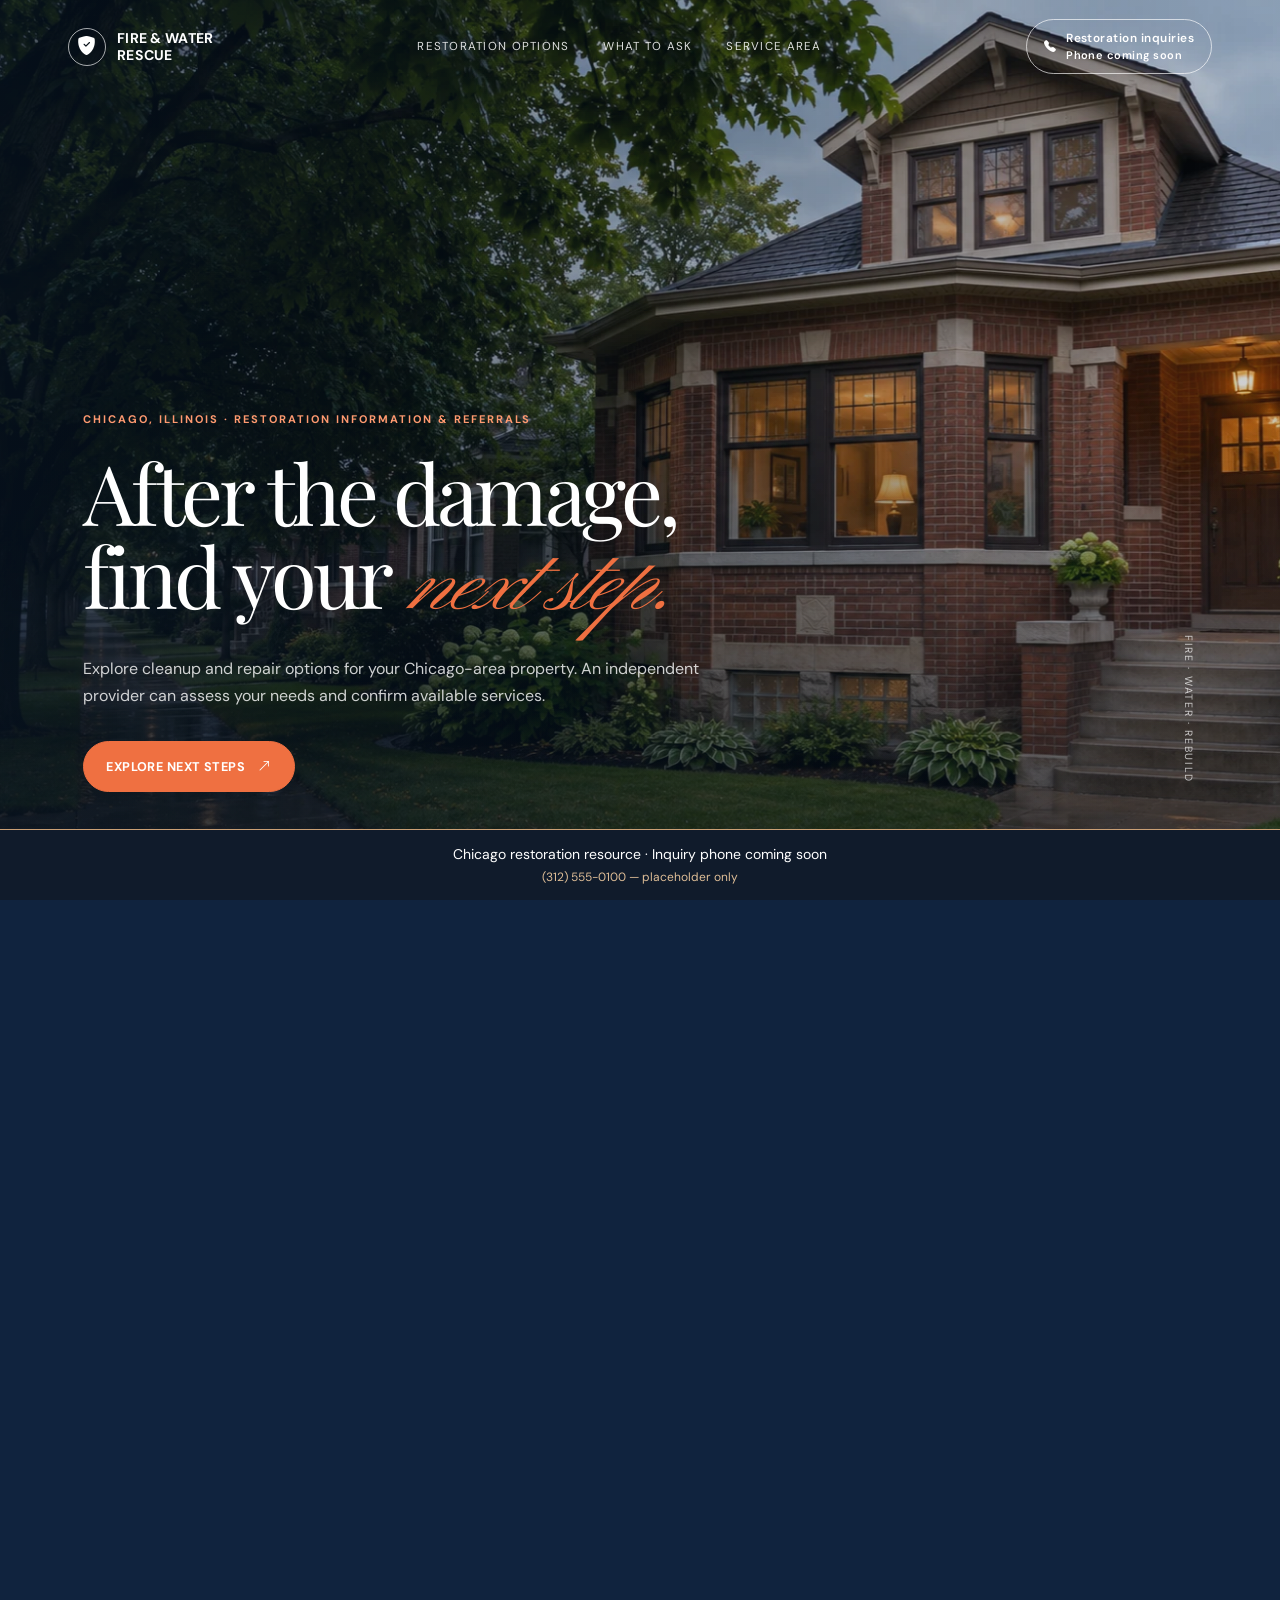
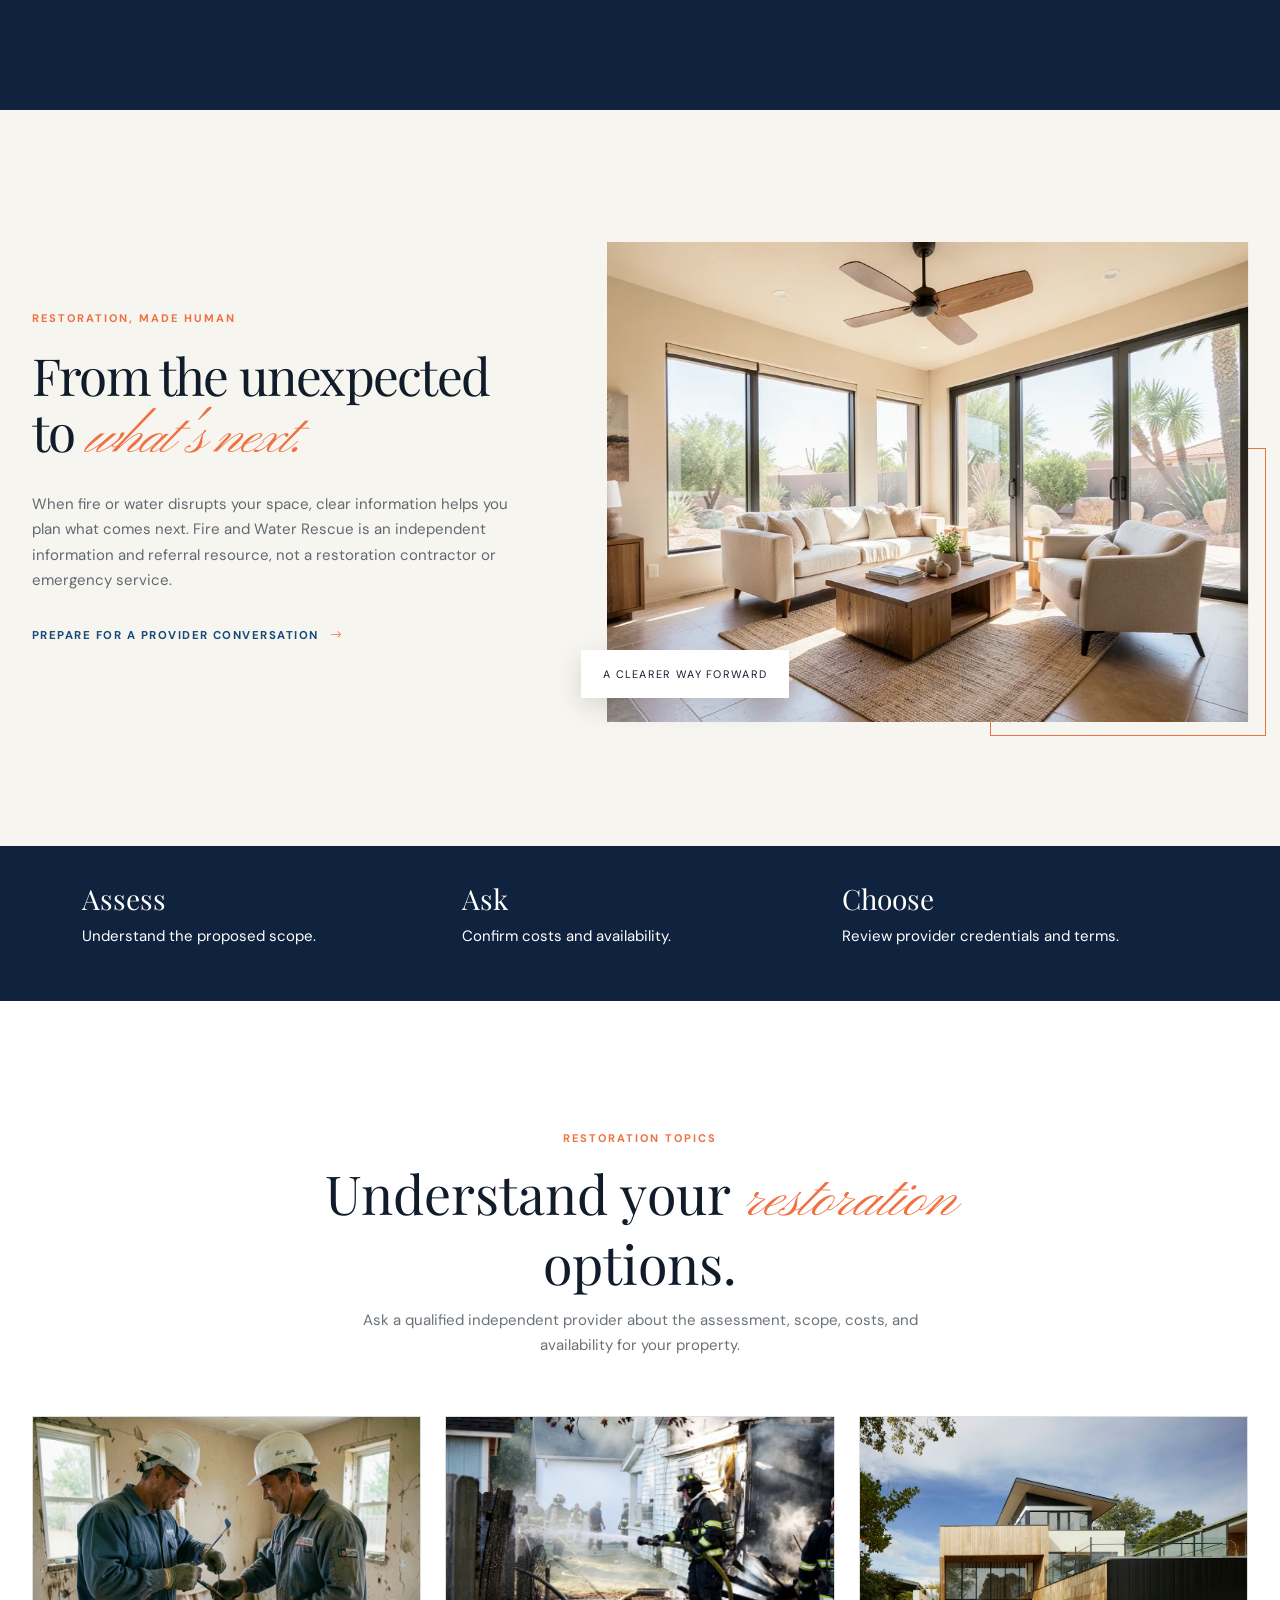
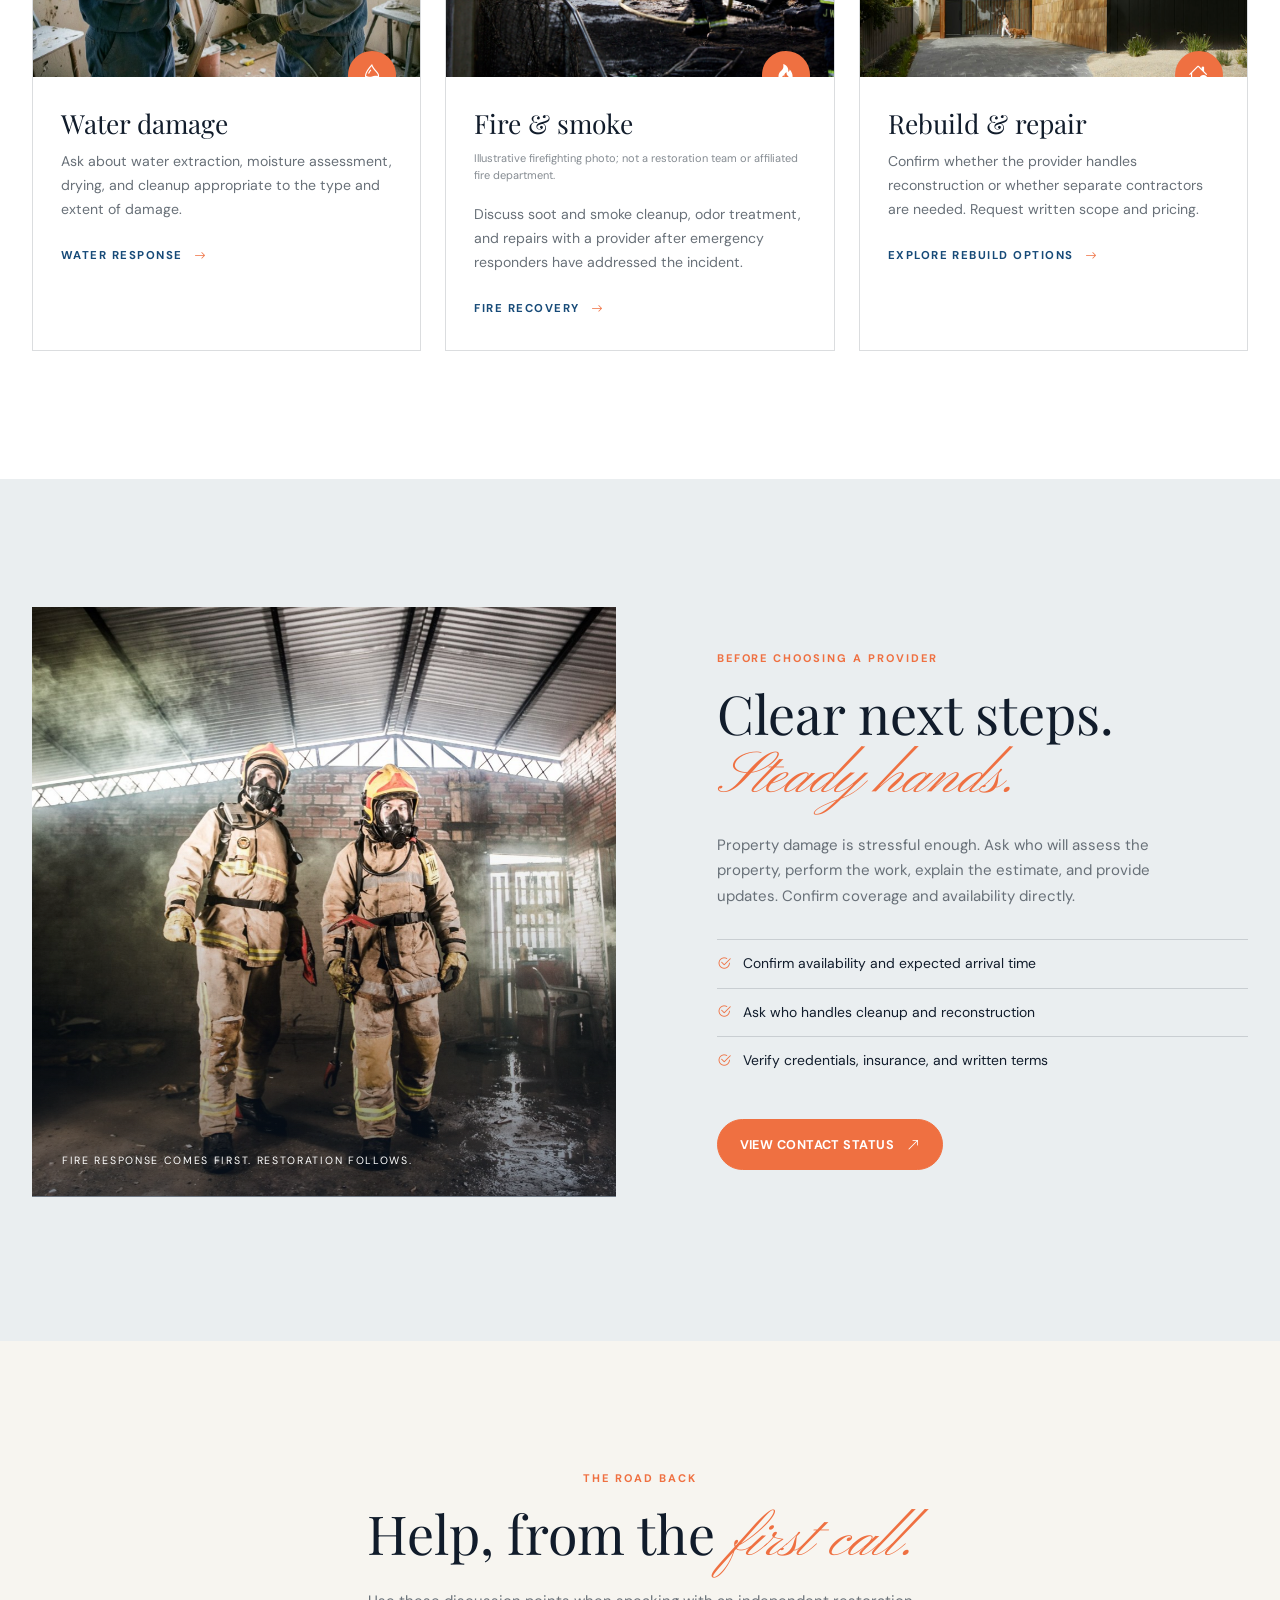
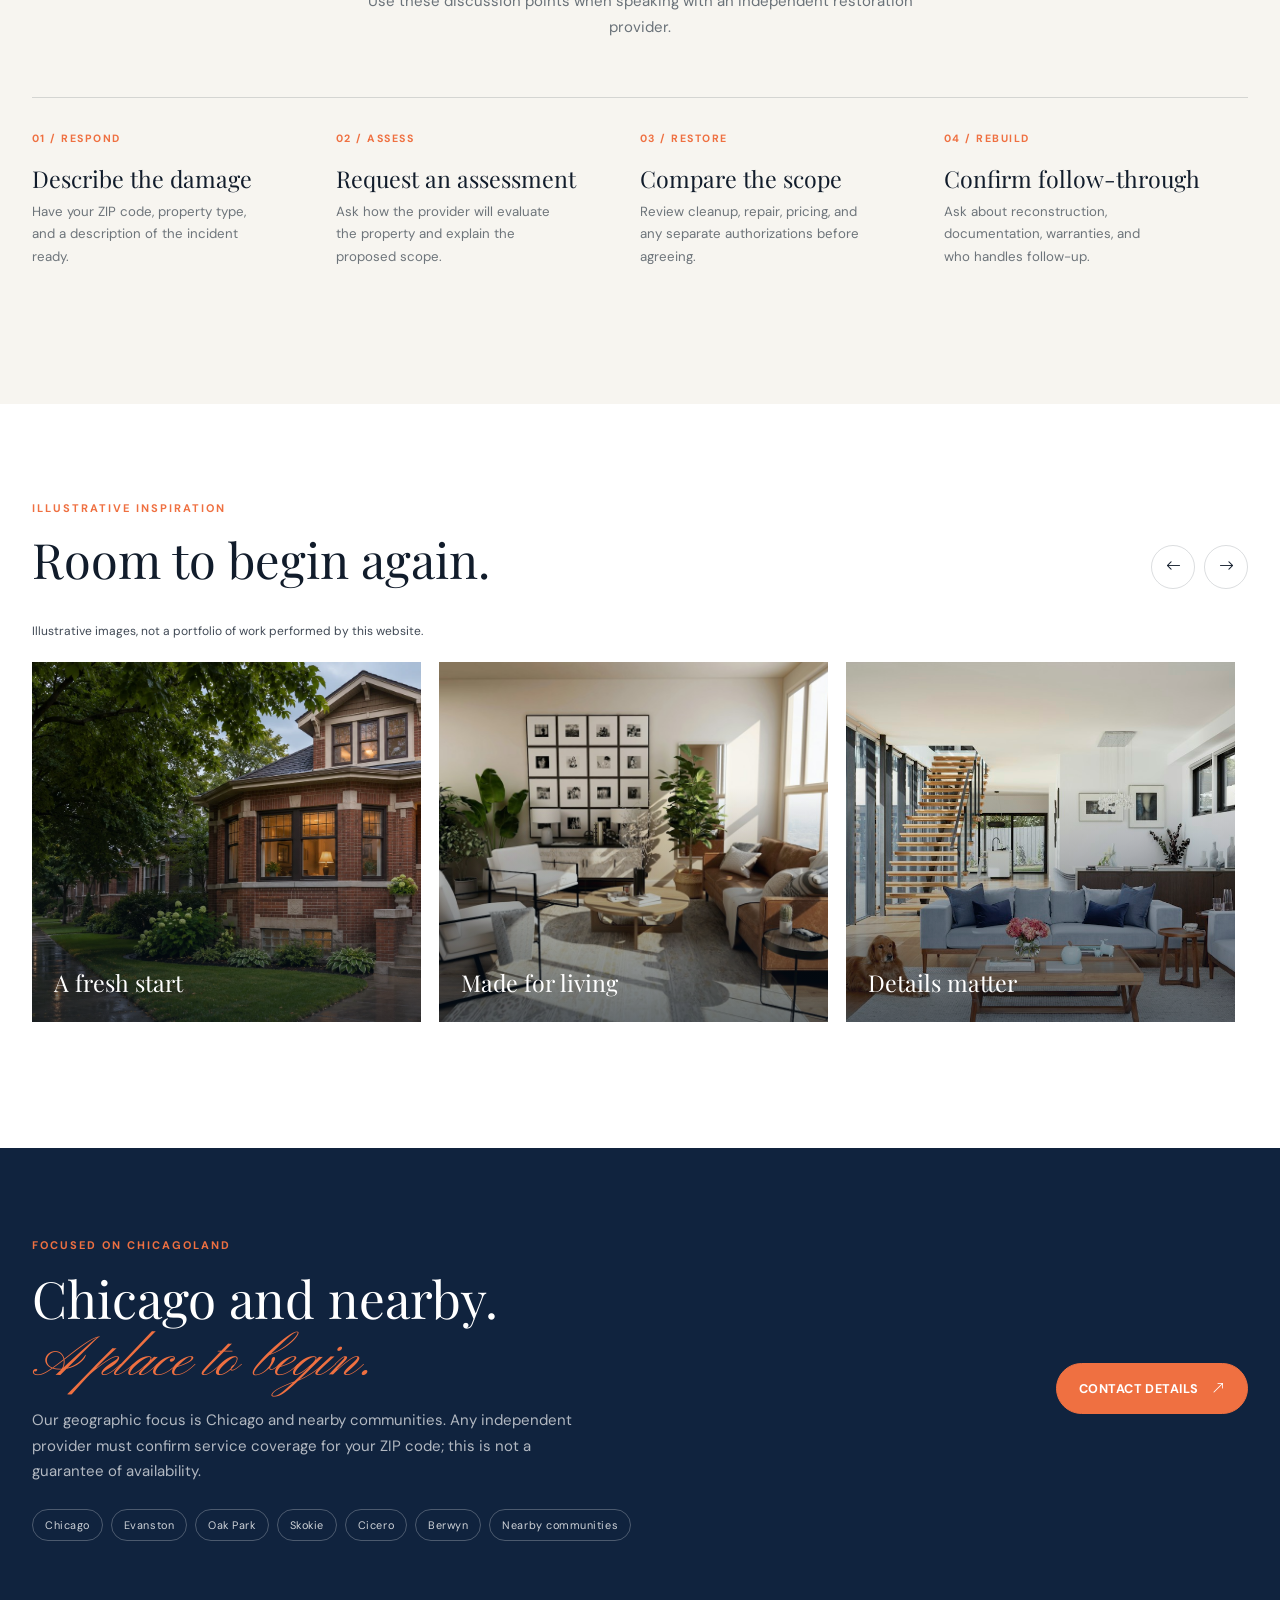
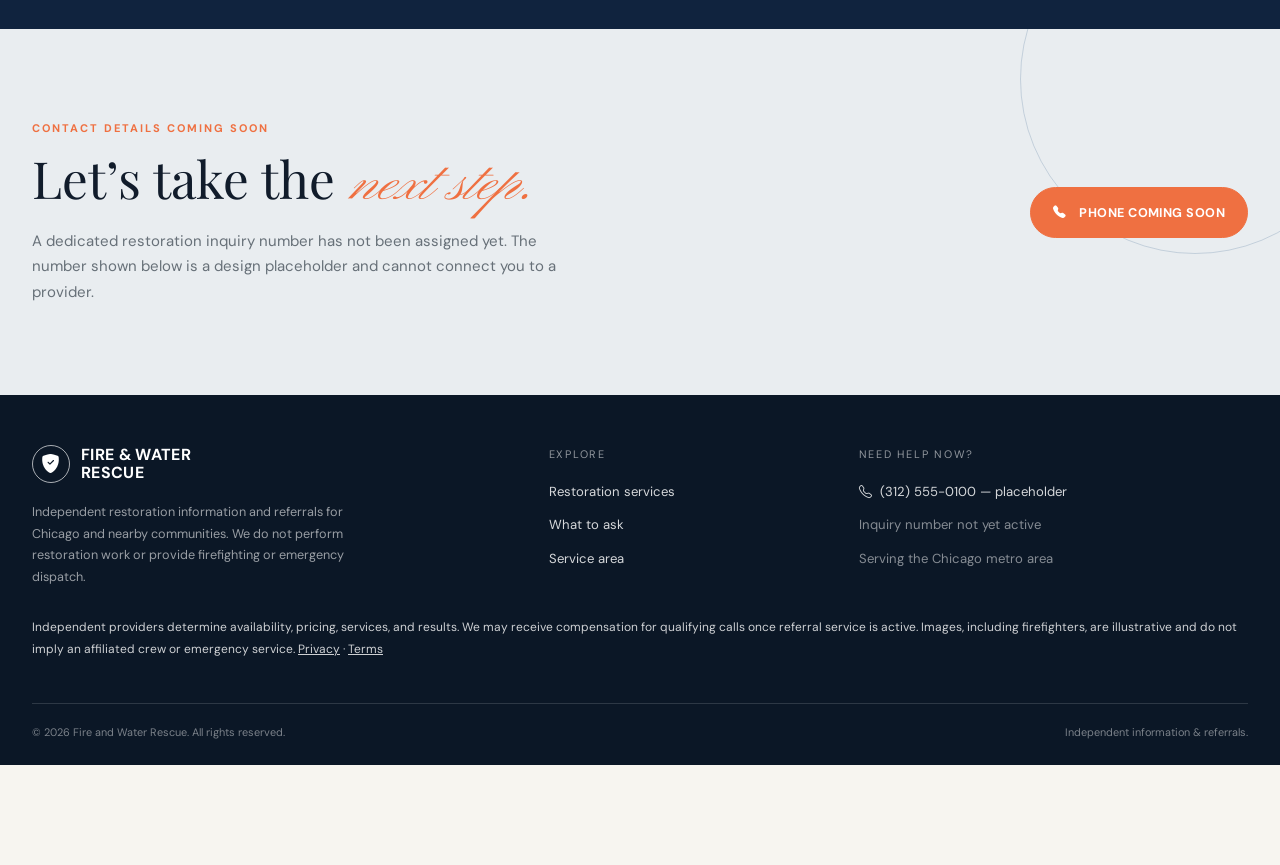
==== index.html @ 80278832 "Add files via upload" ====
<!doctype html>
<html lang="en">
<head>
  <meta charset="utf-8">
  <meta name="viewport" content="width=device-width, initial-scale=1">
  <meta name="theme-color" content="#101b2b">
  <meta name="description" content="Independent fire and water restoration information and referral resources for Chicago, Illinois and surrounding communities.">
  <title>Fire and Water Rescue | Chicago Restoration Resources</title>
  <link rel="preconnect" href="https://fonts.googleapis.com">
  <link rel="preconnect" href="https://fonts.gstatic.com" crossorigin>
  <link href="https://fonts.googleapis.com/css2?family=DM+Sans:wght@400;500;600;700&family=Playfair+Display:wght@400;500;600&family=Pinyon+Script&display=swap" rel="stylesheet">
  <link href="https://cdn.jsdelivr.net/npm/bootstrap@5.3.3/dist/css/bootstrap.min.css" rel="stylesheet">
  <link href="https://cdn.jsdelivr.net/npm/bootstrap-icons@1.11.3/font/bootstrap-icons.min.css" rel="stylesheet">
  
<link rel="stylesheet" href="css/style.css?v=chicago-1">
</head>
<body>
  <nav class="site-nav" aria-label="Main navigation">
    <div class="container-fluid container-wide px-4 px-lg-5 d-flex align-items-center justify-content-between">
      <a class="brand" href="#top" aria-label="Fire and Water Rescue home">
        <span class="brand-mark"><i class="bi bi-shield-fill-check" aria-hidden="true"></i></span>
        <span>FIRE &amp; WATER<br>RESCUE</span>
      </a>
      <div class="nav-links d-none d-lg-flex">
        <a href="#services">Restoration options</a><a href="#approach">What to ask</a><a href="#areas">Service area</a>
      </div>
      <a class="nav-cta" href="#contact"><i class="bi bi-telephone-fill" aria-hidden="true"></i><span>Restoration inquiries<br><small>Phone coming soon</small></span></a>
    </div>
  </nav>

  <main id="top">
    <section class="hero" aria-label="Emergency restoration in Chicago">
      <div class="hero-sticky">
        <img class="hero-photo first" src="assets/chicago-brick-home.webp" alt="Illustrative Chicago-style brick home on a tree-lined street">
        <img class="hero-photo second" src="assets/img-2.webp" alt="Carefully rebuilt home interior filled with soft light">
        <div class="hero-shade"></div>
        <div class="hero-content">
          <div class="eyebrow">Chicago, Illinois · Restoration information &amp; referrals</div>
          <h1>After the damage,<br>find your <em class="script">next step.</em></h1>
          <p>Explore cleanup and repair options for your Chicago-area property. An independent provider can assess your needs and confirm available services.</p>
          <a class="btn-warm" href="#contact">EXPLORE NEXT STEPS <i class="bi bi-arrow-up-right" aria-hidden="true"></i></a>
        </div>
        <div class="hero-meta">Fire · Water · Rebuild</div>
        <div class="hero-scroll">A steady hand, every step</div>
      </div>
    </section>

    <section class="intro-section section-pad">
      <div class="container container-wide">
        <div class="row align-items-center g-5">
          <div class="col-lg-5 reveal">
            <div class="intro-copy">
              <div class="eyebrow">Restoration, made human</div>
              <h2>From the unexpected to <em class="script">what's next.</em></h2>
              <p>When fire or water disrupts your space, clear information helps you plan what comes next. Fire and Water Rescue is an independent information and referral resource, not a restoration contractor or emergency service.</p>
              <a class="text-link mt-3" href="#approach">Prepare for a provider conversation <i class="bi bi-arrow-right" aria-hidden="true"></i></a>
            </div>
          </div>
          <div class="col-lg-7 reveal">
            <figure class="intro-photo-wrap">
              <img class="intro-photo parallax" src="assets/img-3.webp" alt="Restored contemporary home interior in warm natural light">
              <figcaption class="photo-caption">A clearer way forward</figcaption>
            </figure>
          </div>
        </div>
      </div>
    </section>

    <section class="stat-band"><div class="container"><div class="row g-4"><div class="col-md-4"><h3>Assess</h3><p>Understand the proposed scope.</p></div><div class="col-md-4"><h3>Ask</h3><p>Confirm costs and availability.</p></div><div class="col-md-4"><h3>Choose</h3><p>Review provider credentials and terms.</p></div></div></div></section>
    <section class="services-section section-pad" id="services">
      <div class="container container-wide">
        <div class="section-heading reveal">
          <div class="eyebrow">Restoration topics</div>
          <h2>Understand your <em class="script">restoration</em> options.</h2>
          <p>Ask a qualified independent provider about the assessment, scope, costs, and availability for your property.</p>
        </div>
        <div class="row g-4">
          <div class="col-md-4 reveal">
            <article class="service-card">
              <div class="service-img-wrap">
                <img class="service-img" src="assets/img-4.webp" alt="Restoration crew assessing a residential repair">
                <span class="service-icon"><i class="bi bi-droplet-half" aria-hidden="true"></i></span>
              </div>
              <div class="service-body">
                <h3>Water damage</h3>
                <p>Ask about water extraction, moisture assessment, drying, and cleanup appropriate to the type and extent of damage.</p>
                <a class="text-link" href="#contact">Water response <i class="bi bi-arrow-right" aria-hidden="true"></i></a>
              </div>
            </article>
          </div>
          <div class="col-md-4 reveal">
            <article class="service-card">
              <div class="service-img-wrap">
                <img class="service-img" src="assets/firefighters-house-fire.jpg" alt="Firefighter using a hose at a fire-damaged house">
                <span class="service-icon"><i class="bi bi-fire" aria-hidden="true"></i></span>
              </div>
              <div class="service-body">
                <h3>Fire &amp; smoke</h3><p class="illustration-note">Illustrative firefighting photo; not a restoration team or affiliated fire department.</p>
                <p>Discuss soot and smoke cleanup, odor treatment, and repairs with a provider after emergency responders have addressed the incident.</p>
                <a class="text-link" href="#contact">Fire recovery <i class="bi bi-arrow-right" aria-hidden="true"></i></a>
              </div>
            </article>
          </div>
          <div class="col-md-4 reveal">
            <article class="service-card">
              <div class="service-img-wrap">
                <img class="service-img" src="assets/img-6.jpg" alt="Freshly rebuilt, light-filled home">
                <span class="service-icon"><i class="bi bi-house-check" aria-hidden="true"></i></span>
              </div>
              <div class="service-body">
                <h3>Rebuild &amp; repair</h3>
                <p>Confirm whether the provider handles reconstruction or whether separate contractors are needed. Request written scope and pricing.</p>
                <a class="text-link" href="#contact">Explore rebuild options <i class="bi bi-arrow-right" aria-hidden="true"></i></a>
              </div>
            </article>
          </div>
        </div>
      </div>
    </section>

    <section class="promise-section section-pad" id="approach">
      <div class="container container-wide">
        <div class="row align-items-center g-lg-5">
          <div class="col-lg-6 reveal">
            <figure class="promise-photo">
              <img class="parallax" src="assets/firefighters-interior.jpg" alt="Two firefighters wearing protective equipment inside a smoke-filled building">
              <figcaption class="promise-label">Fire response comes first. Restoration follows.</figcaption>
            </figure>
          </div>
          <div class="col-lg-6 reveal">
            <div class="promise-copy">
              <div class="eyebrow">Before choosing a provider</div>
              <h2>Clear next steps.<br><em class="script">Steady hands.</em></h2>
              <p>Property damage is stressful enough. Ask who will assess the property, perform the work, explain the estimate, and provide updates. Confirm coverage and availability directly.</p>
              <ul class="promise-list">
                <li><i class="bi bi-check2-circle" aria-hidden="true"></i> Confirm availability and expected arrival time</li>
                <li><i class="bi bi-check2-circle" aria-hidden="true"></i> Ask who handles cleanup and reconstruction</li>
                <li><i class="bi bi-check2-circle" aria-hidden="true"></i> Verify credentials, insurance, and written terms</li>
              </ul>
              <a class="btn-warm" href="#contact">VIEW CONTACT STATUS <i class="bi bi-arrow-up-right" aria-hidden="true"></i></a>
            </div>
          </div>
        </div>
      </div>
    </section>

    <section class="process-section section-pad">
      <div class="container container-wide">
        <div class="section-heading reveal">
          <div class="eyebrow">The road back</div>
          <h2>Help, from the <em class="script">first call.</em></h2>
          <p>Use these discussion points when speaking with an independent restoration provider.</p>
        </div>
        <div class="row process-grid g-0">
          <div class="col-md-3 reveal"><div class="process-item"><span class="process-number">01 / RESPOND</span><h3>Describe the damage</h3><p>Have your ZIP code, property type, and a description of the incident ready.</p></div></div>
          <div class="col-md-3 reveal"><div class="process-item"><span class="process-number">02 / ASSESS</span><h3>Request an assessment</h3><p>Ask how the provider will evaluate the property and explain the proposed scope.</p></div></div>
          <div class="col-md-3 reveal"><div class="process-item"><span class="process-number">03 / RESTORE</span><h3>Compare the scope</h3><p>Review cleanup, repair, pricing, and any separate authorizations before agreeing.</p></div></div>
          <div class="col-md-3 reveal"><div class="process-item"><span class="process-number">04 / REBUILD</span><h3>Confirm follow-through</h3><p>Ask about reconstruction, documentation, warranties, and who handles follow-up.</p></div></div>
        </div>
      </div>
    </section>

    <section class="gallery-section" aria-label="Illustrative restoration inspiration">
      <div class="container container-wide">
        <div class="gallery-top reveal">
          <div><div class="eyebrow">Illustrative inspiration</div><h2>Room to begin again.</h2></div>
          <div class="slider-controls">
            <button type="button" class="slide-prev" aria-label="Scroll images left"><i class="bi bi-arrow-left"></i></button>
            <button type="button" class="slide-next" aria-label="Scroll images right"><i class="bi bi-arrow-right"></i></button>
          </div>
        </div>
        <p class="image-disclosure">Illustrative images, not a portfolio of work performed by this website.</p><div class="gallery-track" id="galleryTrack" tabindex="0" aria-label="Restoration gallery">
          <figure class="gallery-card"><img src="assets/chicago-brick-home.webp" alt="Modern home exterior at dusk"><figcaption><span>A fresh start</span></figcaption></figure>
          <figure class="gallery-card"><img src="assets/img-9.jpg" alt="Carefully finished living room"><figcaption><span>Made for living</span></figcaption></figure>
          <figure class="gallery-card"><img src="assets/img-10.jpg" alt="Bright, renovated home interior"><figcaption><span>Details matter</span></figcaption></figure>
          <figure class="gallery-card"><img src="assets/img-6.jpg" alt="Warm, newly refreshed home"><figcaption><span>Ready to return</span></figcaption></figure>
        </div>
      </div>
    </section>

    <section class="service-area section-pad" id="areas">
      <div class="container container-wide">
        <div class="area-inner reveal">
          <div>
            <div class="eyebrow">Focused on Chicagoland</div>
            <h2>Chicago and nearby.<br><em class="script">A place to begin.</em></h2>
            <p>Our geographic focus is Chicago and nearby communities. Any independent provider must confirm service coverage for your ZIP code; this is not a guarantee of availability.</p>
            <div class="area-chips" aria-label="Areas served"><span>Chicago</span><span>Evanston</span><span>Oak Park</span><span>Skokie</span><span>Cicero</span><span>Berwyn</span><span>Nearby communities</span></div>
          </div>
          <a class="btn-warm" href="#contact">CONTACT DETAILS <i class="bi bi-arrow-up-right" aria-hidden="true"></i></a>
        </div>
      </div>
    </section>

    <section class="cta-section" id="contact">
      <div class="container container-wide">
        <div class="cta-box reveal">
          <div>
            <div class="eyebrow">Contact details coming soon</div>
            <h2>Let’s take the <em class="script">next step.</em></h2>
            <p>A dedicated restoration inquiry number has not been assigned yet. The number shown below is a design placeholder and cannot connect you to a provider.</p>
          </div>
          <a class="btn-warm" href="#contact"><i class="bi bi-telephone-fill" aria-hidden="true"></i> PHONE COMING SOON</a>
        </div>
      </div>
    </section>
  </main><aside class="draft-banner">Chicago restoration resource · Inquiry phone coming soon <span>(312) 555-0100 — placeholder only</span></aside>

  <footer>
    <div class="container container-wide">
      <div class="row gy-4">
        <div class="col-lg-5">
          <a class="brand footer-brand" href="#top"><span class="brand-mark"><i class="bi bi-shield-fill-check" aria-hidden="true"></i></span><span>FIRE &amp; WATER<br>RESCUE</span></a>
          <p class="footer-copy">Independent restoration information and referrals for Chicago and nearby communities. We do not perform restoration work or provide firefighting or emergency dispatch.</p>
        </div>
        <div class="col-6 col-lg-3">
          <div class="footer-title">Explore</div>
          <ul class="footer-links"><li><a href="#services">Restoration services</a></li><li><a href="#approach">What to ask</a></li><li><a href="#areas">Service area</a></li></ul>
        </div>
        <div class="col-6 col-lg-4">
          <div class="footer-title">Need help now?</div>
          <ul class="footer-links"><li><a href="#contact"><i class="bi bi-telephone me-2" aria-hidden="true"></i>(312) 555-0100 — placeholder</a></li><li><span class="text-white-50 small">Inquiry number not yet active</span></li><li><span class="text-white-50 small">Serving the Chicago metro area</span></li></ul>
        </div>
      </div>
      <p class="referral-disclosure">Independent providers determine availability, pricing, services, and results. We may receive compensation for qualifying calls once referral service is active. Images, including firefighters, are illustrative and do not imply an affiliated crew or emergency service. <a href="privacy.html">Privacy</a> · <a href="terms.html">Terms</a></p><div class="footer-bottom"><span>© 2026 Fire and Water Rescue. All rights reserved.</span><span>Independent information &amp; referrals.</span></div>
    </div>
  </footer>


  <script>
    (() => {
      const reduceMotion = window.matchMedia('(prefers-reduced-motion: reduce)').matches;
      const nav = document.querySelector('.site-nav');
      const hero = document.querySelector('.hero');
      const first = document.querySelector('.hero-photo.first');
      const second = document.querySelector('.hero-photo.second');

      const updateNav = () => nav.classList.toggle('scrolled', window.scrollY > 40);
      updateNav();
      window.addEventListener('scroll', updateNav, { passive: true });

      if (!reduceMotion) {
        let ticking = false;
        const updateHero = () => {
          const rect = hero.getBoundingClientRect();
          const distance = Math.max(1, hero.offsetHeight - window.innerHeight);
          const progress = Math.min(1, Math.max(0, -rect.top / distance));
          first.style.transform = `scale(${1.02 + progress * .12})`;
          second.style.transform = `scale(${1.12 - progress * .1})`;
          second.style.opacity = Math.max(0, Math.min(1, (progress - .25) / .55));
          ticking = false;
        };
        window.addEventListener('scroll', () => {
          if (!ticking) {
            window.requestAnimationFrame(updateHero);
            ticking = true;
          }
        }, { passive: true });
        updateHero();
      }

      document.documentElement.classList.add('reveal-ready');
      const revealEls = document.querySelectorAll('.reveal');
      if ('IntersectionObserver' in window && !reduceMotion) {
        const observer = new IntersectionObserver((entries, obs) => {
          entries.forEach(entry => {
            if (entry.isIntersecting) {
              entry.target.classList.add('visible');
              obs.unobserve(entry.target);
            }
          });
        }, { threshold: .12 });
        revealEls.forEach(el => observer.observe(el));
      } else {
        revealEls.forEach(el => el.classList.add('visible'));
      }

      const counters = document.querySelectorAll('[data-count]');
      const countUp = (el) => {
        const target = Number(el.dataset.count);
        const duration = 950;
        const start = performance.now();
        const step = now => {
          const p = Math.min(1, (now - start) / duration);
          el.textContent = Math.round(target * (1 - Math.pow(1 - p, 3)));
          if (p < 1) requestAnimationFrame(step);
        };
        requestAnimationFrame(step);
      };
      if ('IntersectionObserver' in window && !reduceMotion) {
        const counterObserver = new IntersectionObserver((entries, obs) => {
          entries.forEach(entry => {
            if (entry.isIntersecting) {
              countUp(entry.target);
              obs.unobserve(entry.target);
            }
          });
        }, { threshold: .6 });
        counters.forEach(el => counterObserver.observe(el));
      } else {
        counters.forEach(el => el.textContent = el.dataset.count);
      }

      const track = document.getElementById('galleryTrack');
      document.querySelector('.slide-prev').addEventListener('click', () => track.scrollBy({ left: -track.clientWidth * .72, behavior: reduceMotion ? 'auto' : 'smooth' }));
      document.querySelector('.slide-next').addEventListener('click', () => track.scrollBy({ left: track.clientWidth * .72, behavior: reduceMotion ? 'auto' : 'smooth' }));

      if (!reduceMotion) {
        window.addEventListener('scroll', () => {
          document.querySelectorAll('.parallax').forEach(img => {
            const rect = img.getBoundingClientRect();
            if (rect.bottom > 0 && rect.top < window.innerHeight) {
              const shift = (rect.top + rect.height / 2 - window.innerHeight / 2) * -.025;
              img.style.transform = `translateY(${shift}px)`;
            }
          });
        }, { passive: true });
      }
    })();
  </script>
</body>
</html>
---- css/style.css ----
:root{--ink:#111c2b;--navy:#10233e;--blue:#164a78;--orange:#ef7041;--cream:#f7f5f0;--muted:#737b83;--line:rgba(17,28,43,.15)}
    *{box-sizing:border-box}
    html{scroll-behavior:smooth}
    body{margin:0;color:var(--ink);font-family:"DM Sans",sans-serif;font-size:15px;line-height:1.7;background:var(--cream)}
    a{color:inherit}
    .serif,h1,h2,h3{font-family:"Playfair Display",serif;font-weight:400}
    .script{font-family:"Pinyon Script",cursive;font-weight:400;text-transform:none;color:var(--orange);font-size:1.1em}
    .eyebrow{font-size:.69rem;letter-spacing:.18em;text-transform:uppercase;font-weight:700;color:var(--orange)}
    .site-nav{position:fixed;inset:0 0 auto;z-index:50;padding:19px 0;color:#fff;transition:background .3s,padding .3s,backdrop-filter .3s}
    .site-nav.scrolled{background:rgba(13,27,45,.86);backdrop-filter:blur(14px);padding:12px 0;box-shadow:0 1px 0 rgba(255,255,255,.12)}
    .brand{display:flex;align-items:center;gap:11px;text-decoration:none;color:inherit;font-weight:700;font-size:.88rem;letter-spacing:.02em;line-height:1.15}
    .brand-mark{width:38px;height:38px;border:1px solid rgba(255,255,255,.65);border-radius:50%;display:grid;place-items:center;color:#fff;font-size:19px}
    .nav-links{display:flex;gap:34px;align-items:center}
    .nav-links a{color:rgba(255,255,255,.86);font-size:.72rem;text-transform:uppercase;letter-spacing:.11em;text-decoration:none;transition:color .2s}
    .nav-links a:hover{color:#fff}
    .nav-cta{display:inline-flex;align-items:center;gap:10px;border:1px solid rgba(255,255,255,.65);border-radius:50px;padding:10px 17px;text-decoration:none;color:#fff;font-size:.74rem;font-weight:600;letter-spacing:.04em;transition:.25s}
    .nav-cta:hover{background:var(--orange);border-color:var(--orange);color:#fff}
    .navbar-toggler{color:#fff;border:1px solid rgba(255,255,255,.45);padding:5px 9px}
    .navbar-toggler:focus{box-shadow:none}
    .hero{height:190vh;position:relative;background:var(--navy)}
    .hero-sticky{height:100vh;position:sticky;top:0;overflow:hidden}
    .hero-photo{position:absolute;inset:0;width:100%;height:100%;object-fit:cover;transform:scale(1.02);will-change:transform}
    .hero-photo.second{opacity:0}
    .hero-shade{position:absolute;inset:0;background:linear-gradient(90deg,rgba(7,20,35,.72) 0%,rgba(7,20,35,.36) 53%,rgba(7,20,35,.18) 100%),linear-gradient(0deg,rgba(4,13,24,.56),transparent 56%)}
    .hero-content{position:absolute;left:max(calc((100vw - 1240px)/2),6.5vw);right:6.5vw;bottom:12%;max-width:810px;color:#fff}
    .hero-content .eyebrow{color:#ff9a70}
    .hero h1{font-size:clamp(3rem,7.1vw,6.3rem);line-height:.99;letter-spacing:-.045em;margin:22px 0 23px;max-width:800px}
    .hero p{color:rgba(255,255,255,.8);max-width:480px;margin-bottom:31px;font-size:1rem}
    .btn-warm{background:var(--orange);color:white;border:1px solid var(--orange);border-radius:50px;padding:14px 22px;font-weight:700;font-size:.79rem;letter-spacing:.035em;text-decoration:none;display:inline-flex;align-items:center;gap:13px;transition:.25s}
    .btn-warm:hover{background:#d85c31;border-color:#d85c31;color:#fff;transform:translateY(-2px)}
    .hero-meta{position:absolute;right:6.5vw;bottom:13%;color:rgba(255,255,255,.72);font-size:.66rem;letter-spacing:.16em;text-transform:uppercase;writing-mode:vertical-rl}
    .hero-scroll{position:absolute;left:6.5vw;bottom:30px;color:rgba(255,255,255,.68);font-size:.62rem;letter-spacing:.18em;text-transform:uppercase;display:flex;align-items:center;gap:12px}
    .hero-scroll:before{content:"";width:44px;height:1px;background:var(--orange)}
    .section-pad{padding:clamp(80px,10vw,145px) 0}
    .container-wide{max-width:1240px}
    .intro-section{background:var(--cream)}
    .intro-copy{max-width:560px}
    .intro-copy h2{font-size:clamp(2.3rem,4vw,4rem);line-height:1.1;letter-spacing:-.035em;margin:19px 0 22px}
    .intro-copy p{color:#606970;max-width:490px}
    .intro-photo-wrap{height:480px;position:relative;margin:0 0 0 7%}
    .intro-photo-wrap:after{content:"";position:absolute;z-index:0;right:-18px;bottom:-18px;width:43%;height:60%;border:1px solid var(--orange)}
    .intro-photo{width:100%;height:100%;position:relative;z-index:1;object-fit:cover}
    .photo-caption{position:absolute;z-index:2;bottom:20px;left:-26px;background:#fff;padding:15px 22px;box-shadow:0 8px 28px #1112;font-size:.68rem;letter-spacing:.12em;text-transform:uppercase}
    .stat-band{background:var(--navy);color:#fff;padding:36px 0}
    .stat-item{display:flex;align-items:center;gap:13px;justify-content:center;border-right:1px solid rgba(255,255,255,.18)}
    .stat-item:last-child{border:0}
    .stat-number{font-family:"Playfair Display",serif;font-size:2.4rem;line-height:1;color:#fff}
    .stat-label{font-size:.67rem;color:rgba(255,255,255,.62);letter-spacing:.12em;text-transform:uppercase;line-height:1.4;max-width:105px}
    .services-section{background:#fff}
    .section-heading{max-width:700px;margin:0 auto 57px;text-align:center}
    .section-heading h2{font-size:clamp(2.25rem,4.2vw,3.7rem);line-height:1.08;margin:16px 0}
    .section-heading p{color:#6a7279;max-width:560px;margin:auto}
    .service-card{height:100%;border:1px solid var(--line);background:#fff;transition:transform .3s,box-shadow .3s;overflow:hidden}
    .service-card:hover{transform:translateY(-7px);box-shadow:0 20px 45px rgba(14,33,53,.12)}
    .service-img-wrap{height:260px;overflow:hidden;position:relative}
    .service-img{width:100%;height:100%;object-fit:cover;transition:transform .8s}
    .service-card:hover .service-img{transform:scale(1.055)}
    .service-icon{position:absolute;bottom:-22px;right:24px;width:48px;height:48px;display:grid;place-items:center;background:var(--orange);color:white;border-radius:50%;font-size:19px}
    .service-body{padding:31px 28px 29px}
    .service-body h3{font-size:1.65rem;margin:0 0 11px}
    .service-body p{font-size:.88rem;color:#687078;margin:0 0 20px}
    .text-link{font-size:.71rem;letter-spacing:.13em;text-transform:uppercase;font-weight:700;text-decoration:none;color:var(--blue);display:inline-flex;align-items:center;gap:11px}
    .text-link i{color:var(--orange);transition:transform .2s}
    .text-link:hover i{transform:translateX(5px)}
    .promise-section{background:#eaeef0}
    .promise-photo{height:590px;position:relative;overflow:hidden}
    .promise-photo img{height:100%;width:100%;object-fit:cover}
    .promise-photo:after{content:"";position:absolute;inset:0;background:linear-gradient(0deg,rgba(12,28,47,.55),transparent 60%)}
    .promise-label{position:absolute;bottom:27px;left:30px;z-index:2;color:white;font-size:.66rem;text-transform:uppercase;letter-spacing:.16em}
    .promise-copy{padding:40px 0 40px 9%}
    .promise-copy h2{font-size:clamp(2.4rem,4.2vw,4.1rem);line-height:1.07;margin:16px 0 22px}
    .promise-copy>p{color:#687078;max-width:460px}
    .promise-list{list-style:none;padding:0;margin:30px 0 34px}
    .promise-list li{border-top:1px solid var(--line);padding:12px 0;font-size:.87rem;display:flex;align-items:center;gap:12px}
    .promise-list i{color:var(--orange)}
    .process-section{background:var(--cream)}
    .process-grid{border-top:1px solid var(--line);margin-top:48px}
    .process-item{padding:27px 22px 8px 0;border-right:1px solid var(--line);min-height:175px}
    .process-item:last-child{border-right:0}
    .process-number{font-size:.66rem;letter-spacing:.14em;color:var(--orange);font-weight:700}
    .process-item h3{font-size:1.45rem;margin:14px 0 8px}
    .process-item p{font-size:.83rem;color:#6d747a;max-width:220px;margin:0}
    .gallery-section{background:#fff;padding:95px 0}
    .gallery-top{display:flex;justify-content:space-between;align-items:end;margin-bottom:32px}
    .gallery-top h2{font-size:clamp(2rem,3.8vw,3.3rem);margin:12px 0 0}
    .slider-controls{display:flex;gap:9px}
    .slider-controls button{width:44px;height:44px;border:1px solid var(--line);background:transparent;border-radius:50%;color:var(--ink);transition:.2s}
    .slider-controls button:hover{background:var(--navy);color:white}
    .gallery-track{display:flex;gap:18px;overflow-x:auto;scroll-snap-type:x mandatory;scrollbar-width:none;padding:4px 0 15px}
    .gallery-track::-webkit-scrollbar{display:none}
    .gallery-card{flex:0 0 32%;height:360px;position:relative;overflow:hidden;scroll-snap-align:start}
    .gallery-card img{width:100%;height:100%;object-fit:cover;transition:transform .8s}
    .gallery-card:hover img{transform:scale(1.05)}
    .gallery-card:after{content:"";position:absolute;inset:35% 0 0;background:linear-gradient(transparent,rgba(5,18,32,.6))}
    .gallery-card span{position:absolute;z-index:1;bottom:20px;left:22px;color:white;font-family:"Playfair Display",serif;font-size:1.45rem}
    .service-area{background:var(--navy);color:#fff;padding:88px 0}
    .area-inner{display:flex;justify-content:space-between;align-items:center;gap:30px}
    .area-inner h2{font-size:clamp(2.2rem,4vw,3.5rem);line-height:1.1;margin:15px 0}
    .area-inner p{color:rgba(255,255,255,.68);max-width:560px;margin:0}
    .area-chips{display:flex;flex-wrap:wrap;gap:8px;margin-top:24px}
    .area-chips span{border:1px solid rgba(255,255,255,.25);padding:6px 12px;border-radius:30px;font-size:.68rem;letter-spacing:.05em;color:rgba(255,255,255,.8)}
    .cta-section{position:relative;overflow:hidden;background:#e9edf0;padding:90px 0}
    .cta-section:after{content:"";position:absolute;width:350px;height:350px;border-radius:50%;border:1px solid rgba(22,74,120,.18);right:-90px;top:-125px}
    .cta-box{position:relative;z-index:1;display:flex;justify-content:space-between;align-items:center;gap:25px}
    .cta-box h2{font-size:clamp(2.2rem,4vw,3.5rem);line-height:1.12;margin:12px 0}
    .cta-box p{color:#677078;max-width:550px;margin:0}
    footer{background:#0b1726;color:#fff;padding:50px 0 24px}
    .footer-brand{font-size:1rem}
    .footer-copy{color:rgba(255,255,255,.58);font-size:.79rem;max-width:340px;margin:18px 0 0}
    .footer-title{font-size:.68rem;text-transform:uppercase;letter-spacing:.16em;color:rgba(255,255,255,.55);margin-bottom:15px}
    .footer-links{list-style:none;padding:0;margin:0}
    .footer-links li{margin:8px 0}
    .footer-links a{font-size:.82rem;text-decoration:none;color:rgba(255,255,255,.83)}
    .footer-links a:hover{color:#ff9a70}
    .footer-bottom{border-top:1px solid rgba(255,255,255,.14);margin-top:42px;padding-top:19px;font-size:.68rem;color:rgba(255,255,255,.46);display:flex;justify-content:space-between;gap:15px}
    .reveal-ready .reveal{opacity:0;transform:translateY(24px);transition:opacity .7s ease,transform .7s ease}
    .reveal-ready .reveal.visible{opacity:1;transform:translateY(0)}
    .parallax{will-change:transform}
    @media(max-width:991px){
      .nav-links{gap:18px}.nav-links a{font-size:.65rem}
      .intro-photo-wrap{margin:0;height:420px}
      .promise-copy{padding:40px 0 40px 4%}
      .gallery-card{flex-basis:45%}
    }
    @media(max-width:767px){
      .site-nav{padding:12px 0}.brand{font-size:.75rem}.brand-mark{width:34px;height:34px}
      .nav-cta{padding:9px 12px;font-size:.67rem}.nav-cta .cta-long{display:none}
      .hero{height:155vh}.hero-content{left:7vw;right:7vw;bottom:14%}.hero h1{font-size:clamp(3rem,12vw,5rem)}
      .hero-meta{display:none}.hero-scroll{left:7vw}
      .section-pad{padding:78px 0}
      .intro-photo-wrap{height:360px;margin-top:35px}
      .photo-caption{left:-9px}
      .stat-item{justify-content:flex-start;padding:15px 0;border-right:0;border-bottom:1px solid rgba(255,255,255,.16)}
      .stat-item:last-child{border-bottom:0}
      .stat-number{font-size:2rem}
      .service-img-wrap{height:230px}
      .promise-photo{height:380px}
      .promise-copy{padding:48px 0 0}
      .process-item{border-right:0;border-bottom:1px solid var(--line);min-height:0;padding:22px 0}
      .gallery-top{align-items:start;gap:15px}
      .gallery-card{flex-basis:82%;height:300px}
      .area-inner,.cta-box{align-items:flex-start;flex-direction:column}
      .area-inner .btn-warm{margin-top:10px}
      .cta-box .btn-warm{margin-top:8px}
      .footer-bottom{flex-direction:column}
    }
    @media(prefers-reduced-motion:reduce){
      html{scroll-behavior:auto}
      *,*::before,*::after{animation-duration:.01ms!important;animation-iteration-count:1!important;scroll-behavior:auto!important;transition-duration:.01ms!important}
      .reveal-ready .reveal{opacity:1;transform:none}
    }
/* Uploaded firefighter photographs. */
.illustration-note{font-size:11px!important;line-height:1.5;opacity:.8}.promise-photo img[src*="firefighters-interior"]{object-position:50% 45%}.service-img[src*="firefighters-house-fire"]{object-position:65% 50%}

/* Chicago referral draft. */
body{padding-bottom:100px}html{scroll-padding-top:110px}.nav-cta{white-space:nowrap;line-height:1.4}.nav-cta small{font-size:11px}.hero-content>p{max-width:630px}.hero-content h1{font-size:clamp(44px,6.5vw,86px)}.image-disclosure,.referral-disclosure{font-size:12px;line-height:1.8;opacity:.8}.referral-disclosure{margin-top:30px}.draft-banner{position:fixed;bottom:0;left:0;right:0;z-index:100;background:#101b2b;color:#fff;border-top:1px solid #c99f75;padding:13px 20px;text-align:center;font-size:14px}.draft-banner span{display:block;font-size:12px;color:#dfbe97}.reveal-ready .reveal{opacity:1;transform:none}.policy-main{max-width:850px;margin:auto;padding:160px 24px 70px}.policy-main h1{font-size:42px}.policy-main h2{font-size:25px;margin-top:28px}
@media(max-width:767px){.nav-cta{font-size:11px;padding:10px}.hero{height:auto!important;min-height:0!important}.hero-sticky{position:relative!important;height:auto!important;min-height:100svh}.hero-content{position:relative!important;inset:auto!important;padding:170px 24px 140px!important}.hero-content h1{font-size:48px}.draft-banner{font-size:12px}}
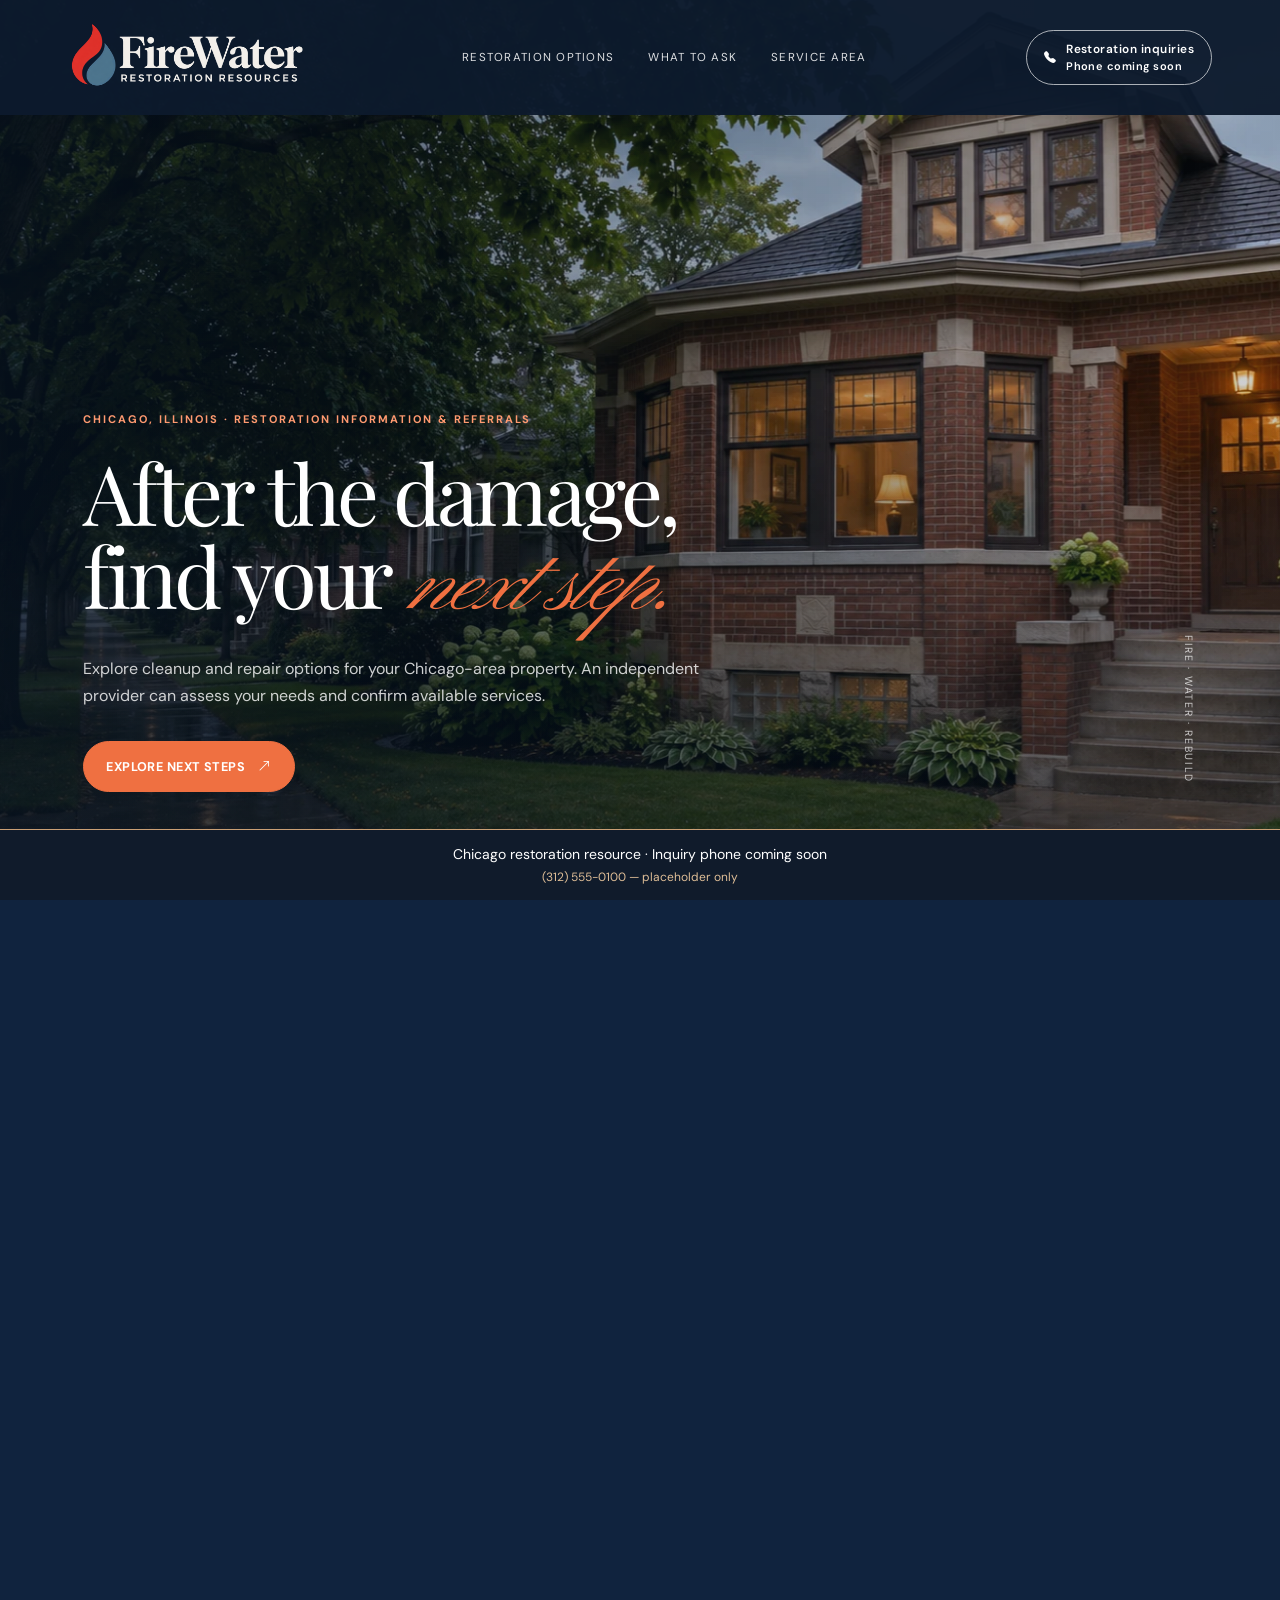
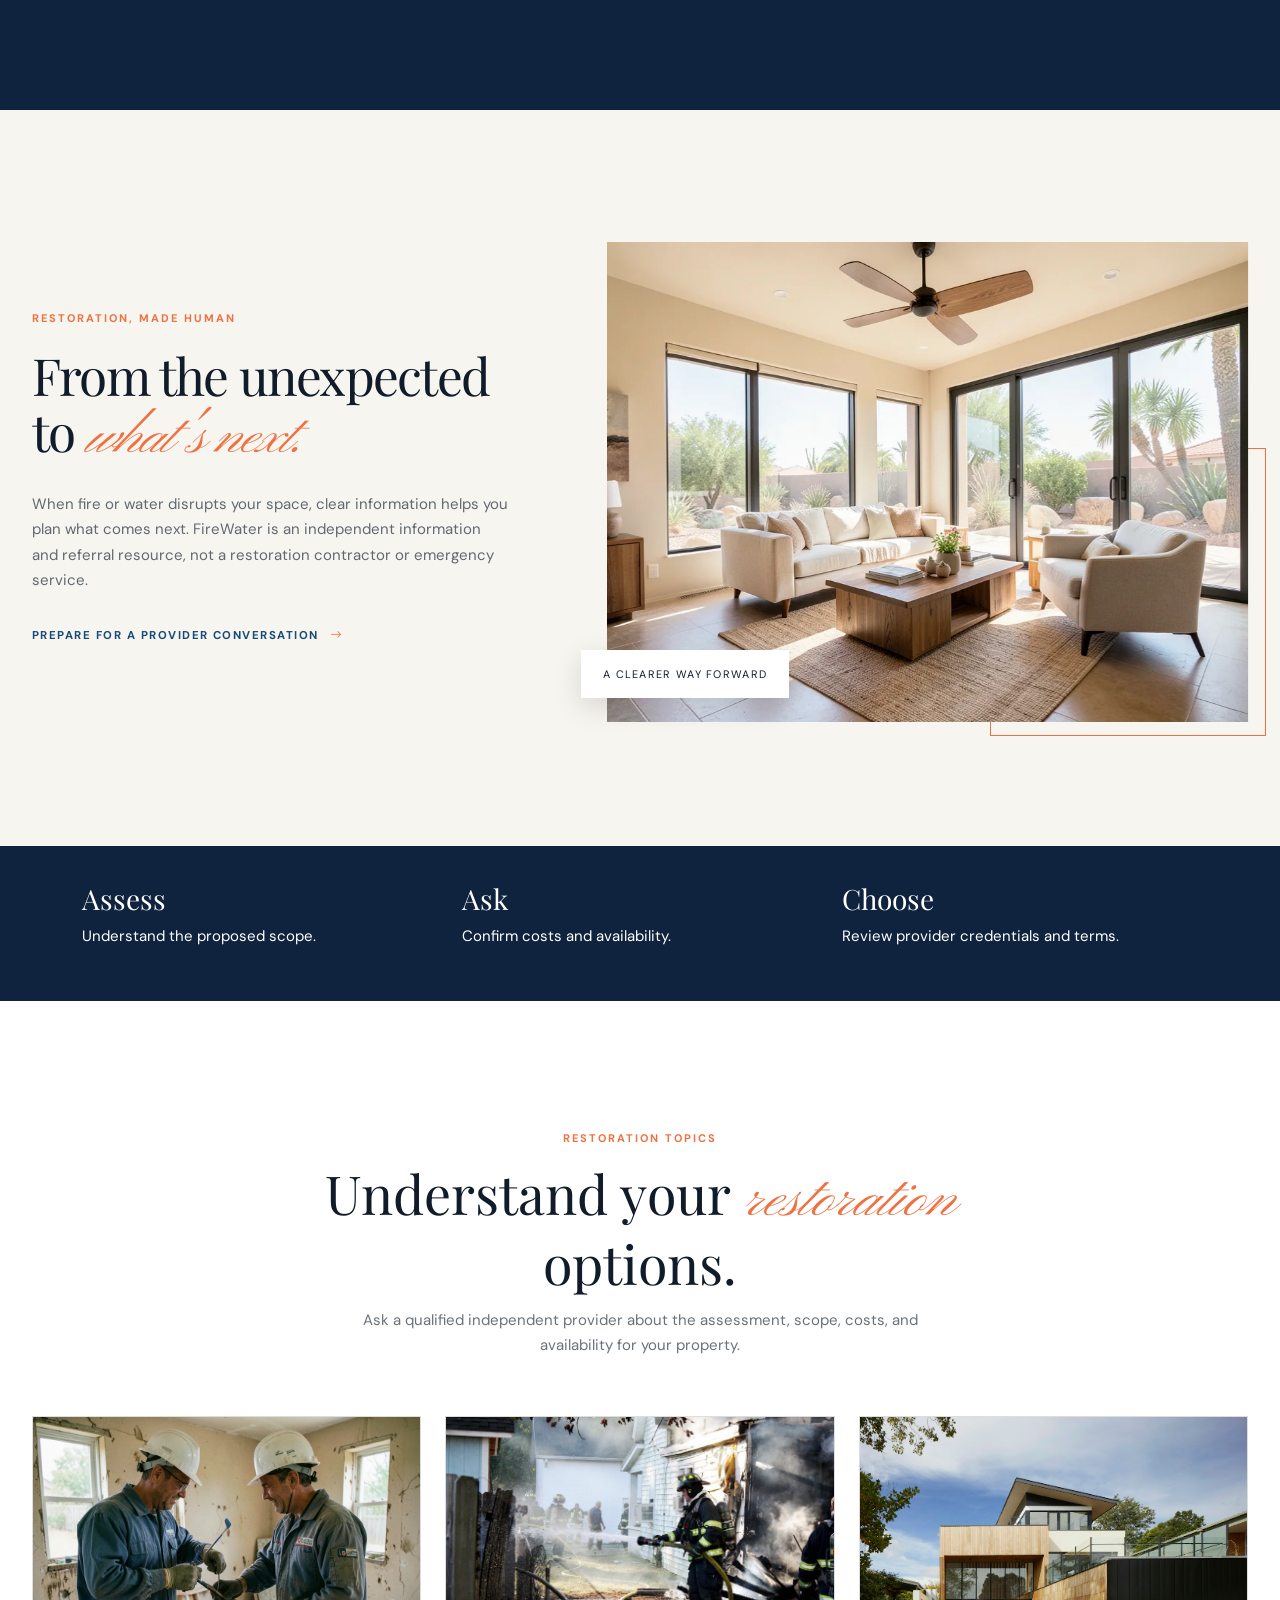
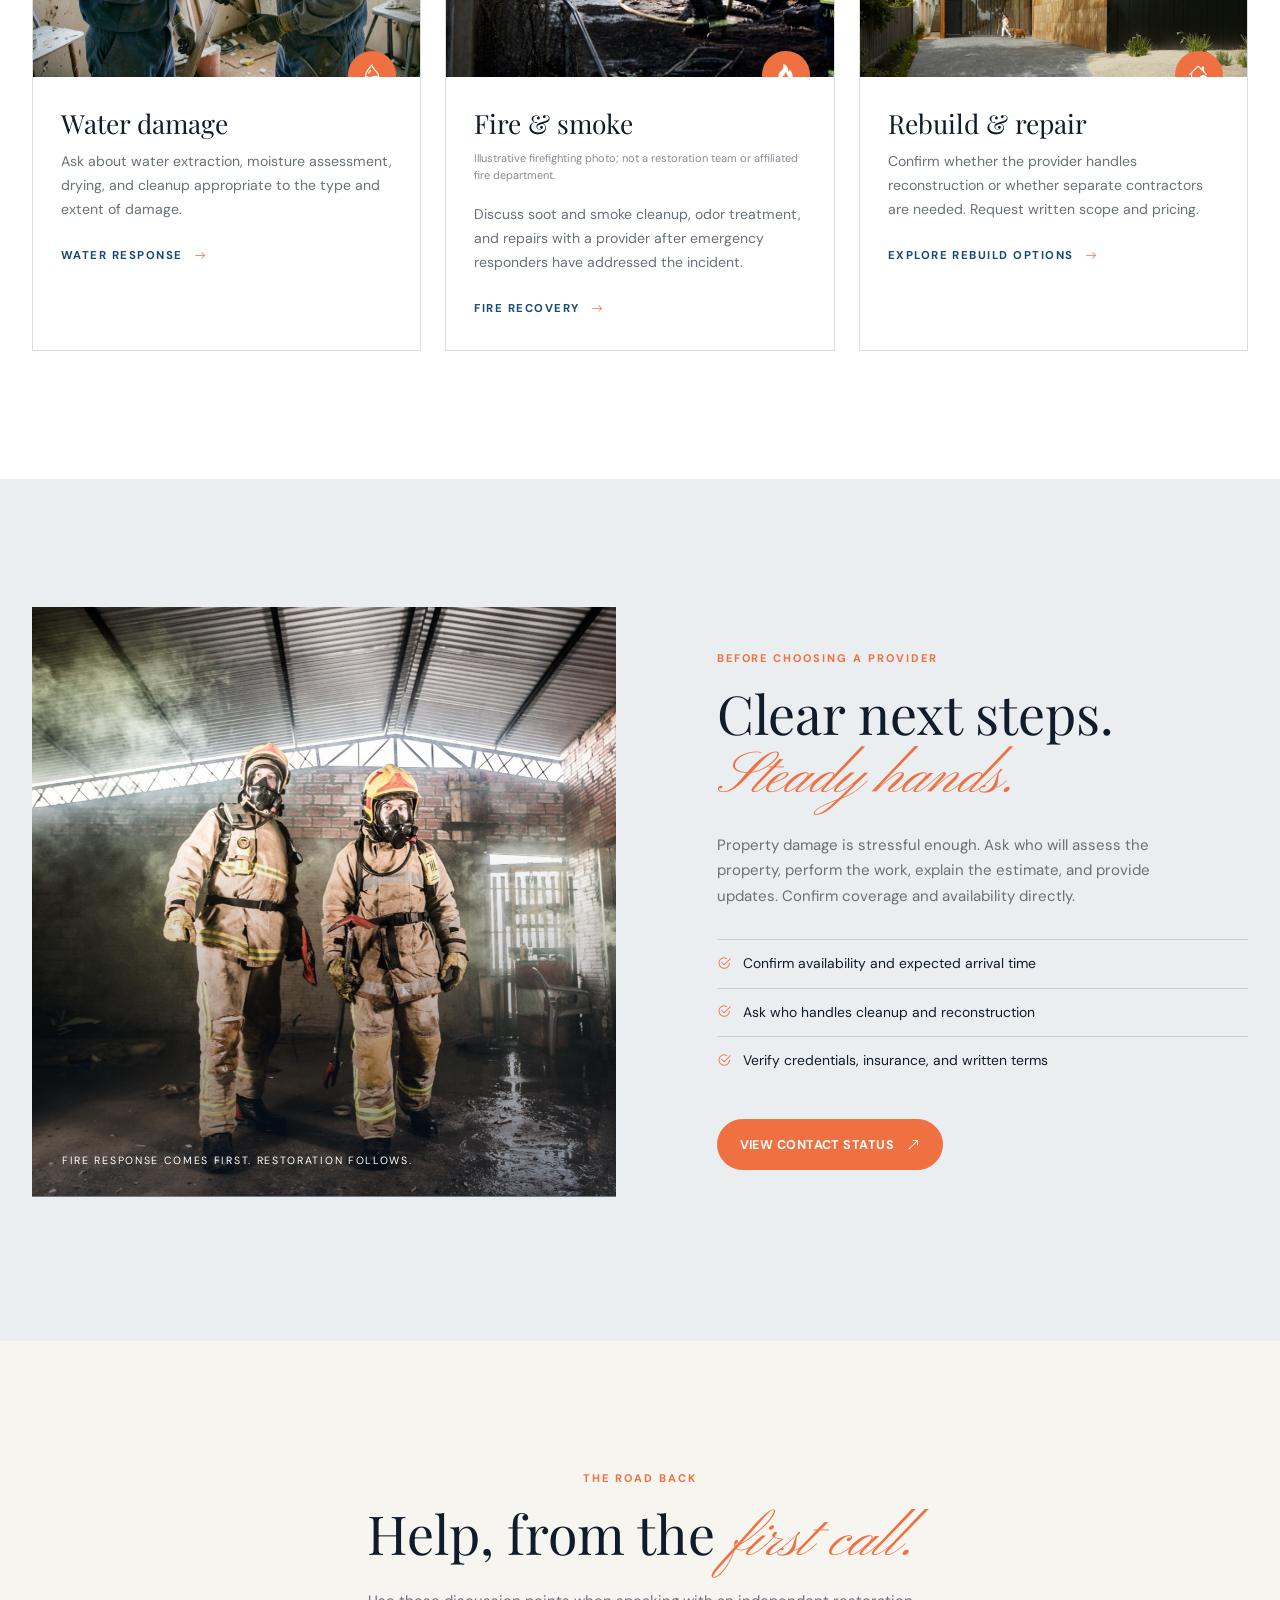
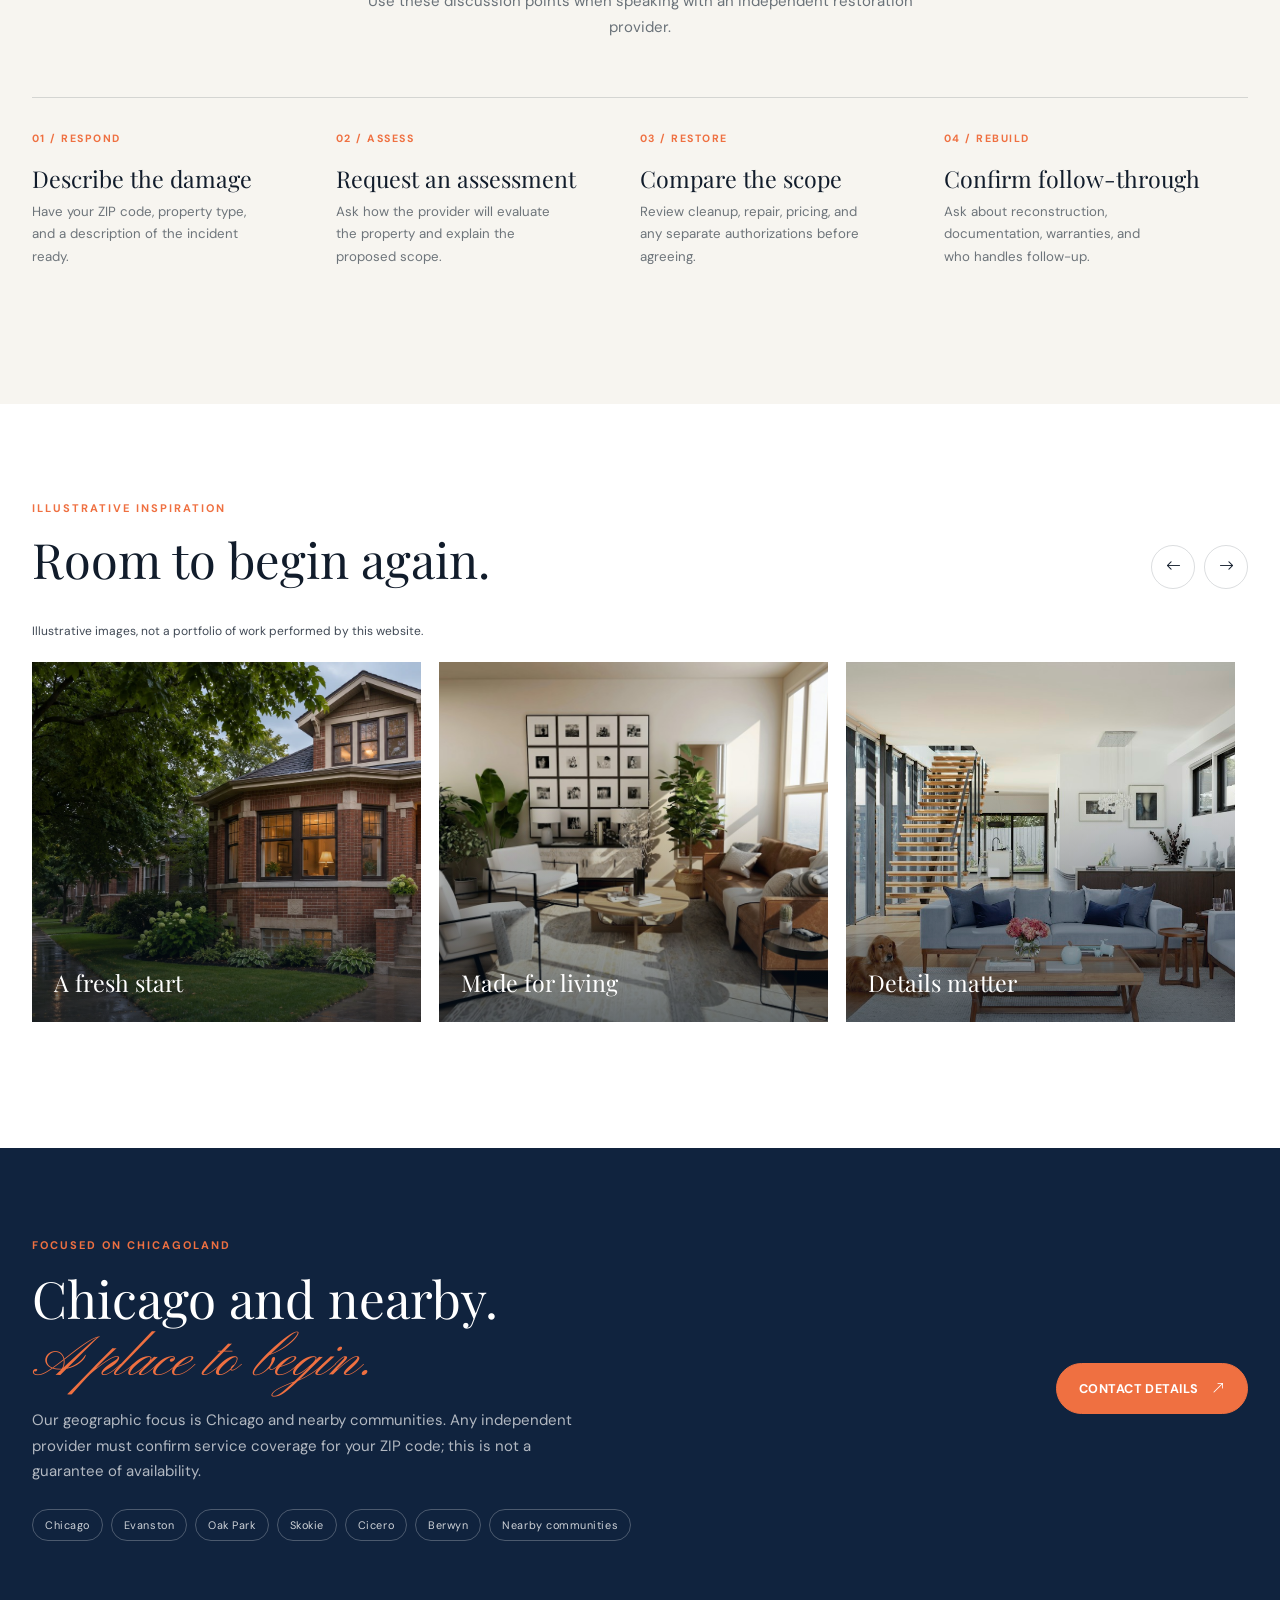
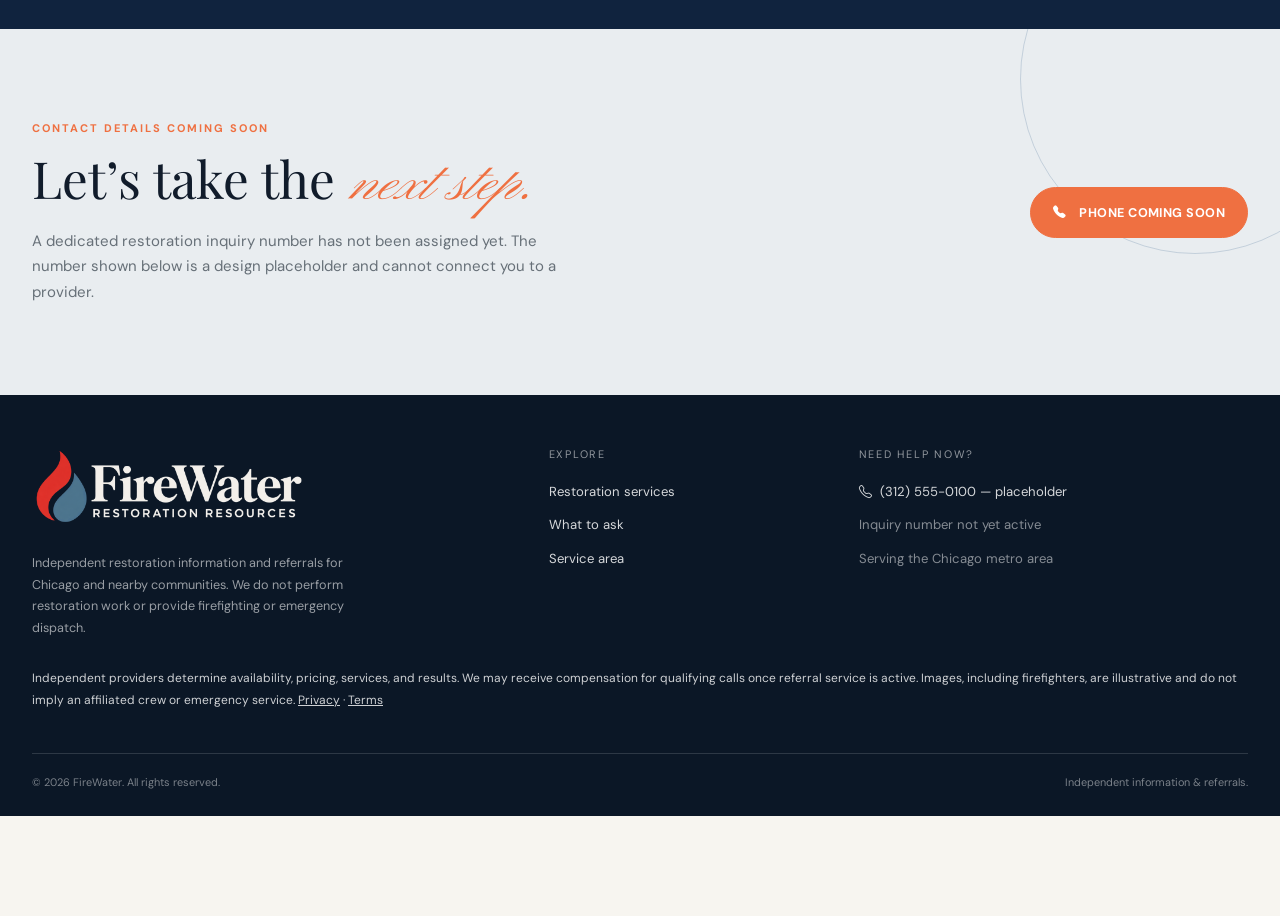
==== commit f30c8221: "Add files via upload" ====
--- a/index.html
+++ b/index.html
@@ -5,22 +5,19 @@
   <meta name="viewport" content="width=device-width, initial-scale=1">
   <meta name="theme-color" content="#101b2b">
   <meta name="description" content="Independent fire and water restoration information and referral resources for Chicago, Illinois and surrounding communities.">
-  <title>Fire and Water Rescue | Chicago Restoration Resources</title>
+  <title>FireWater | Chicago Restoration Resources</title>
   <link rel="preconnect" href="https://fonts.googleapis.com">
   <link rel="preconnect" href="https://fonts.gstatic.com" crossorigin>
   <link href="https://fonts.googleapis.com/css2?family=DM+Sans:wght@400;500;600;700&family=Playfair+Display:wght@400;500;600&family=Pinyon+Script&display=swap" rel="stylesheet">
   <link href="https://cdn.jsdelivr.net/npm/bootstrap@5.3.3/dist/css/bootstrap.min.css" rel="stylesheet">
   <link href="https://cdn.jsdelivr.net/npm/bootstrap-icons@1.11.3/font/bootstrap-icons.min.css" rel="stylesheet">
   
-<link rel="stylesheet" href="css/style.css?v=chicago-1">
+<link rel="stylesheet" href="css/style.css?v=firewater-logo-1">
 </head>
 <body>
   <nav class="site-nav" aria-label="Main navigation">
     <div class="container-fluid container-wide px-4 px-lg-5 d-flex align-items-center justify-content-between">
-      <a class="brand" href="#top" aria-label="Fire and Water Rescue home">
-        <span class="brand-mark"><i class="bi bi-shield-fill-check" aria-hidden="true"></i></span>
-        <span>FIRE &amp; WATER<br>RESCUE</span>
-      </a>
+      <a class="brand" href="#top" aria-label="FireWater home"><img class="brand-logo" src="assets/firewater-logo-light.png" alt="FireWater — Restoration Resources" width="912" height="300"></a>
       <div class="nav-links d-none d-lg-flex">
         <a href="#services">Restoration options</a><a href="#approach">What to ask</a><a href="#areas">Service area</a>
       </div>
@@ -52,7 +49,7 @@
             <div class="intro-copy">
               <div class="eyebrow">Restoration, made human</div>
               <h2>From the unexpected to <em class="script">what's next.</em></h2>
-              <p>When fire or water disrupts your space, clear information helps you plan what comes next. Fire and Water Rescue is an independent information and referral resource, not a restoration contractor or emergency service.</p>
+              <p>When fire or water disrupts your space, clear information helps you plan what comes next. FireWater is an independent information and referral resource, not a restoration contractor or emergency service.</p>
               <a class="text-link mt-3" href="#approach">Prepare for a provider conversation <i class="bi bi-arrow-right" aria-hidden="true"></i></a>
             </div>
           </div>
@@ -210,7 +207,7 @@
     <div class="container container-wide">
       <div class="row gy-4">
         <div class="col-lg-5">
-          <a class="brand footer-brand" href="#top"><span class="brand-mark"><i class="bi bi-shield-fill-check" aria-hidden="true"></i></span><span>FIRE &amp; WATER<br>RESCUE</span></a>
+          <a class="brand footer-brand" href="#top"><img class="brand-logo" src="assets/firewater-logo-light.png" alt="FireWater — Restoration Resources" width="912" height="300"></a>
           <p class="footer-copy">Independent restoration information and referrals for Chicago and nearby communities. We do not perform restoration work or provide firefighting or emergency dispatch.</p>
         </div>
         <div class="col-6 col-lg-3">
@@ -222,7 +219,7 @@
           <ul class="footer-links"><li><a href="#contact"><i class="bi bi-telephone me-2" aria-hidden="true"></i>(312) 555-0100 — placeholder</a></li><li><span class="text-white-50 small">Inquiry number not yet active</span></li><li><span class="text-white-50 small">Serving the Chicago metro area</span></li></ul>
         </div>
       </div>
-      <p class="referral-disclosure">Independent providers determine availability, pricing, services, and results. We may receive compensation for qualifying calls once referral service is active. Images, including firefighters, are illustrative and do not imply an affiliated crew or emergency service. <a href="privacy.html">Privacy</a> · <a href="terms.html">Terms</a></p><div class="footer-bottom"><span>© 2026 Fire and Water Rescue. All rights reserved.</span><span>Independent information &amp; referrals.</span></div>
+      <p class="referral-disclosure">Independent providers determine availability, pricing, services, and results. We may receive compensation for qualifying calls once referral service is active. Images, including firefighters, are illustrative and do not imply an affiliated crew or emergency service. <a href="privacy.html">Privacy</a> · <a href="terms.html">Terms</a></p><div class="footer-bottom"><span>© 2026 FireWater. All rights reserved.</span><span>Independent information &amp; referrals.</span></div>
     </div>
   </footer>
 
--- a/css/style.css
+++ b/css/style.css
@@ -155,3 +155,8 @@
 /* Chicago referral draft. */
 body{padding-bottom:100px}html{scroll-padding-top:110px}.nav-cta{white-space:nowrap;line-height:1.4}.nav-cta small{font-size:11px}.hero-content>p{max-width:630px}.hero-content h1{font-size:clamp(44px,6.5vw,86px)}.image-disclosure,.referral-disclosure{font-size:12px;line-height:1.8;opacity:.8}.referral-disclosure{margin-top:30px}.draft-banner{position:fixed;bottom:0;left:0;right:0;z-index:100;background:#101b2b;color:#fff;border-top:1px solid #c99f75;padding:13px 20px;text-align:center;font-size:14px}.draft-banner span{display:block;font-size:12px;color:#dfbe97}.reveal-ready .reveal{opacity:1;transform:none}.policy-main{max-width:850px;margin:auto;padding:160px 24px 70px}.policy-main h1{font-size:42px}.policy-main h2{font-size:25px;margin-top:28px}
 @media(max-width:767px){.nav-cta{font-size:11px;padding:10px}.hero{height:auto!important;min-height:0!important}.hero-sticky{position:relative!important;height:auto!important;min-height:100svh}.hero-content{position:relative!important;inset:auto!important;padding:170px 24px 140px!important}.hero-content h1{font-size:48px}.draft-banner{font-size:12px}}
+
+/* Approved FireWater red-flame identity; light text on navy. */
+.site-nav{background:rgba(13,27,45,.96)}.brand{flex-shrink:0}.brand-logo{display:block;width:235px;max-width:100%;height:auto}.footer-brand .brand-logo{width:270px}.site-nav .nav-cta{flex-shrink:0;white-space:nowrap}.site-nav .container-wide{gap:20px}.policy-nav{background:#101b2b}
+@media(max-width:767px){.site-nav .brand-logo{width:190px}.site-nav .container-wide{gap:12px;padding-left:18px!important;padding-right:18px!important}.site-nav .nav-cta{font-size:10px;padding:9px 11px}}
+@media(max-width:420px){.site-nav .container-wide{flex-wrap:wrap}.site-nav .brand-logo{width:195px}.site-nav .nav-cta{margin-left:auto}.site-nav .container-wide{gap:8px}.site-nav .brand{max-width:58%}}
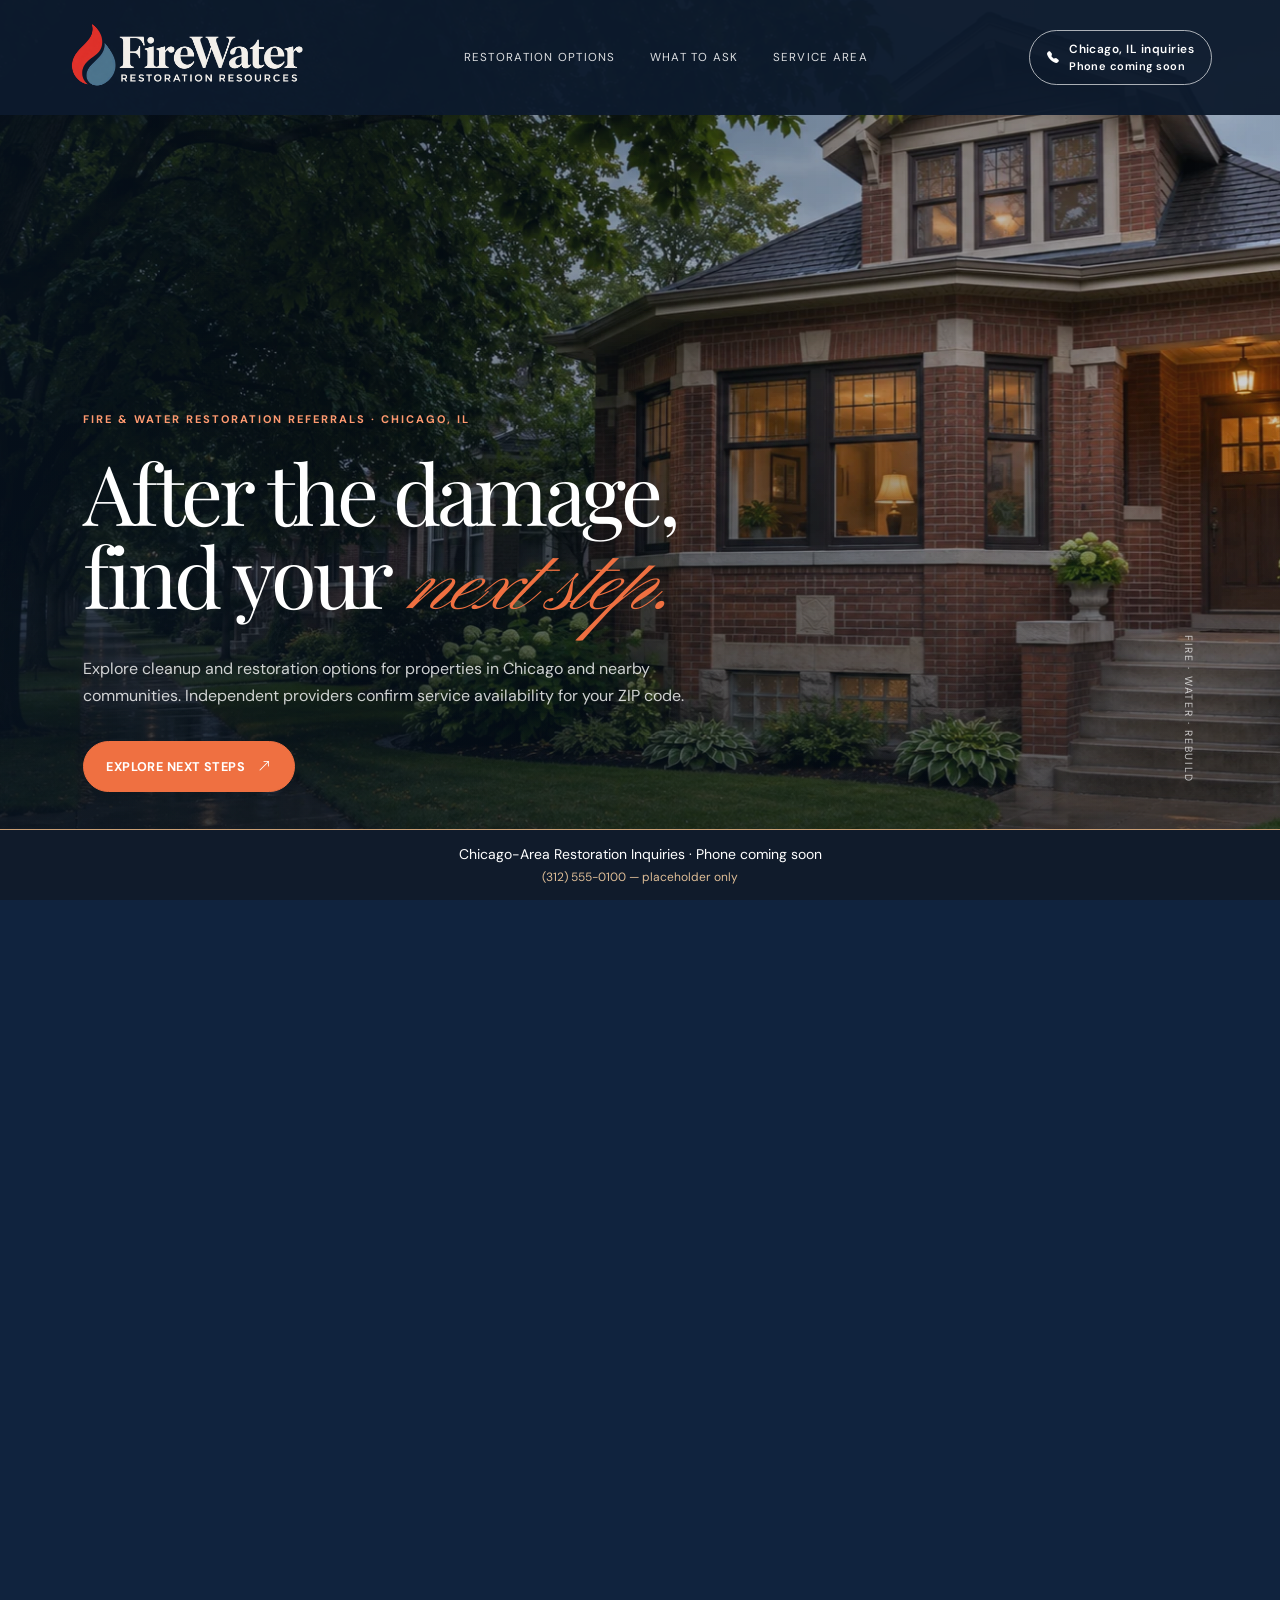
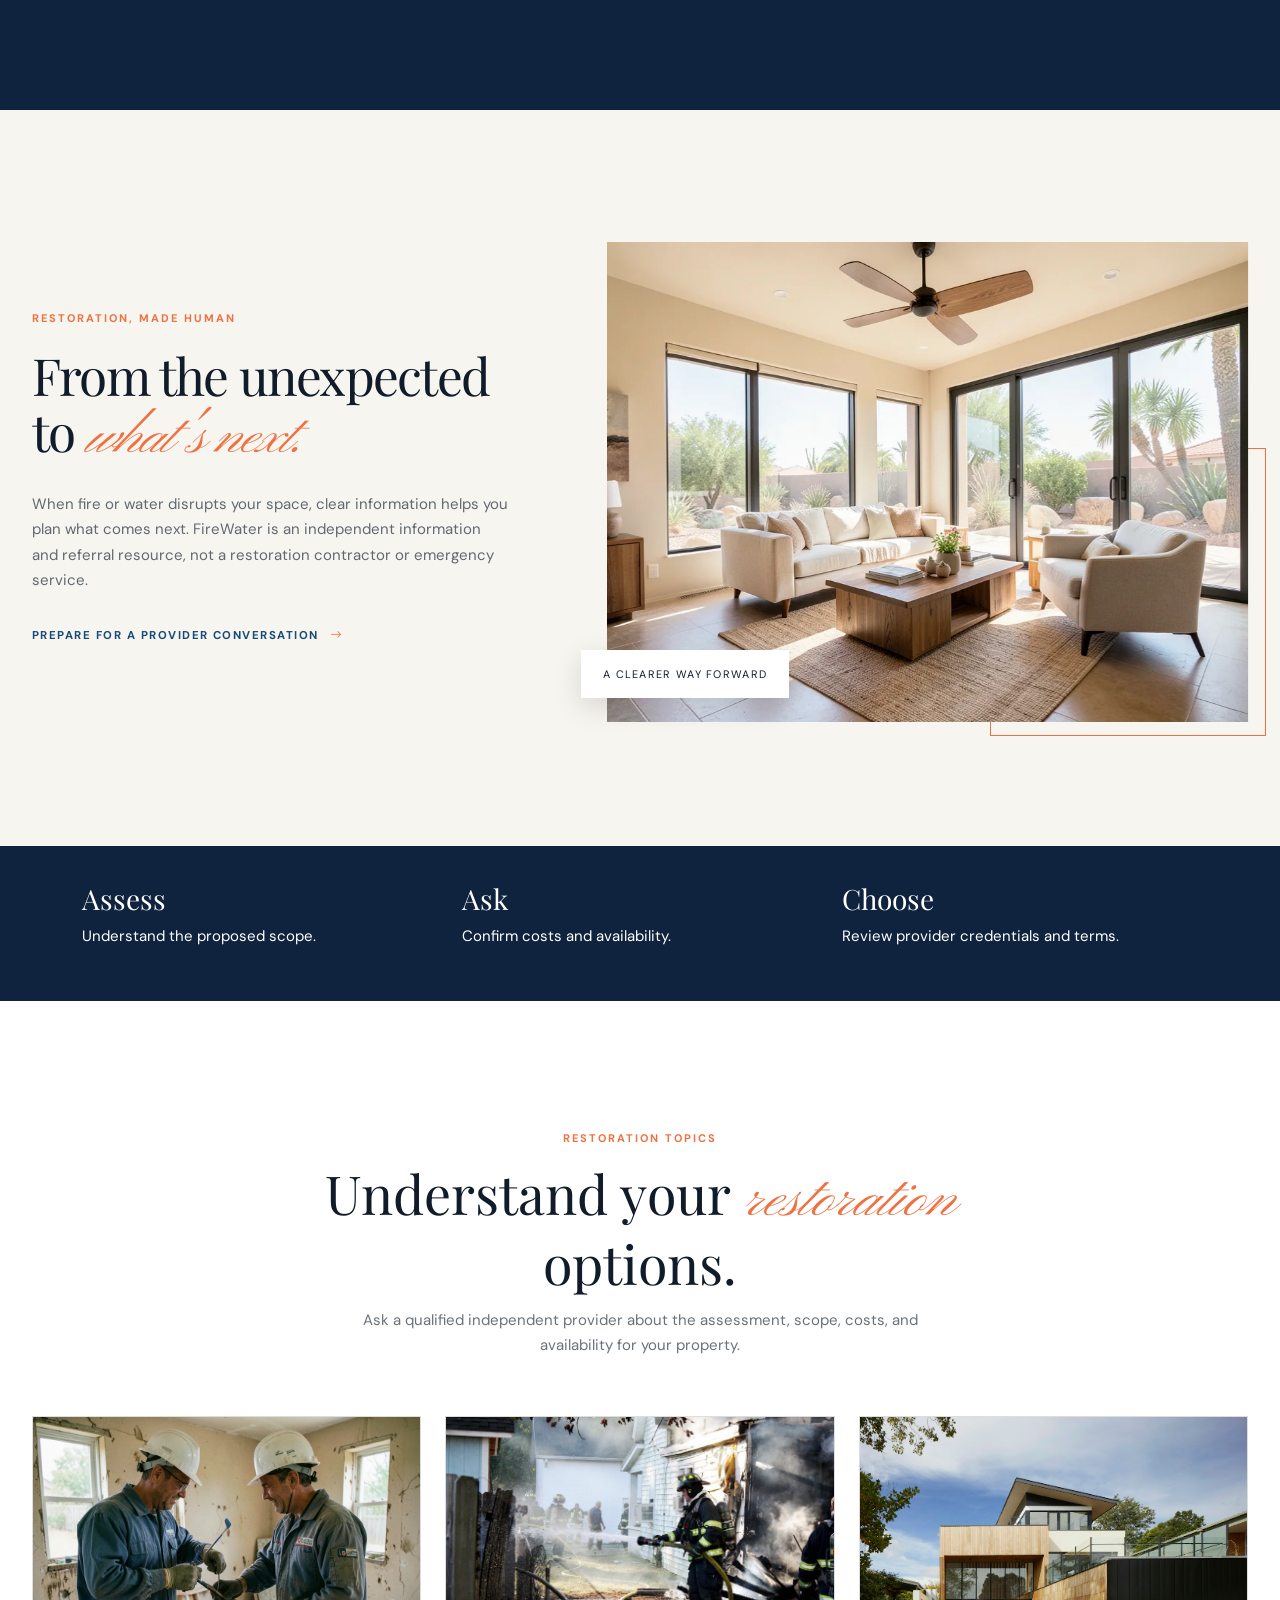
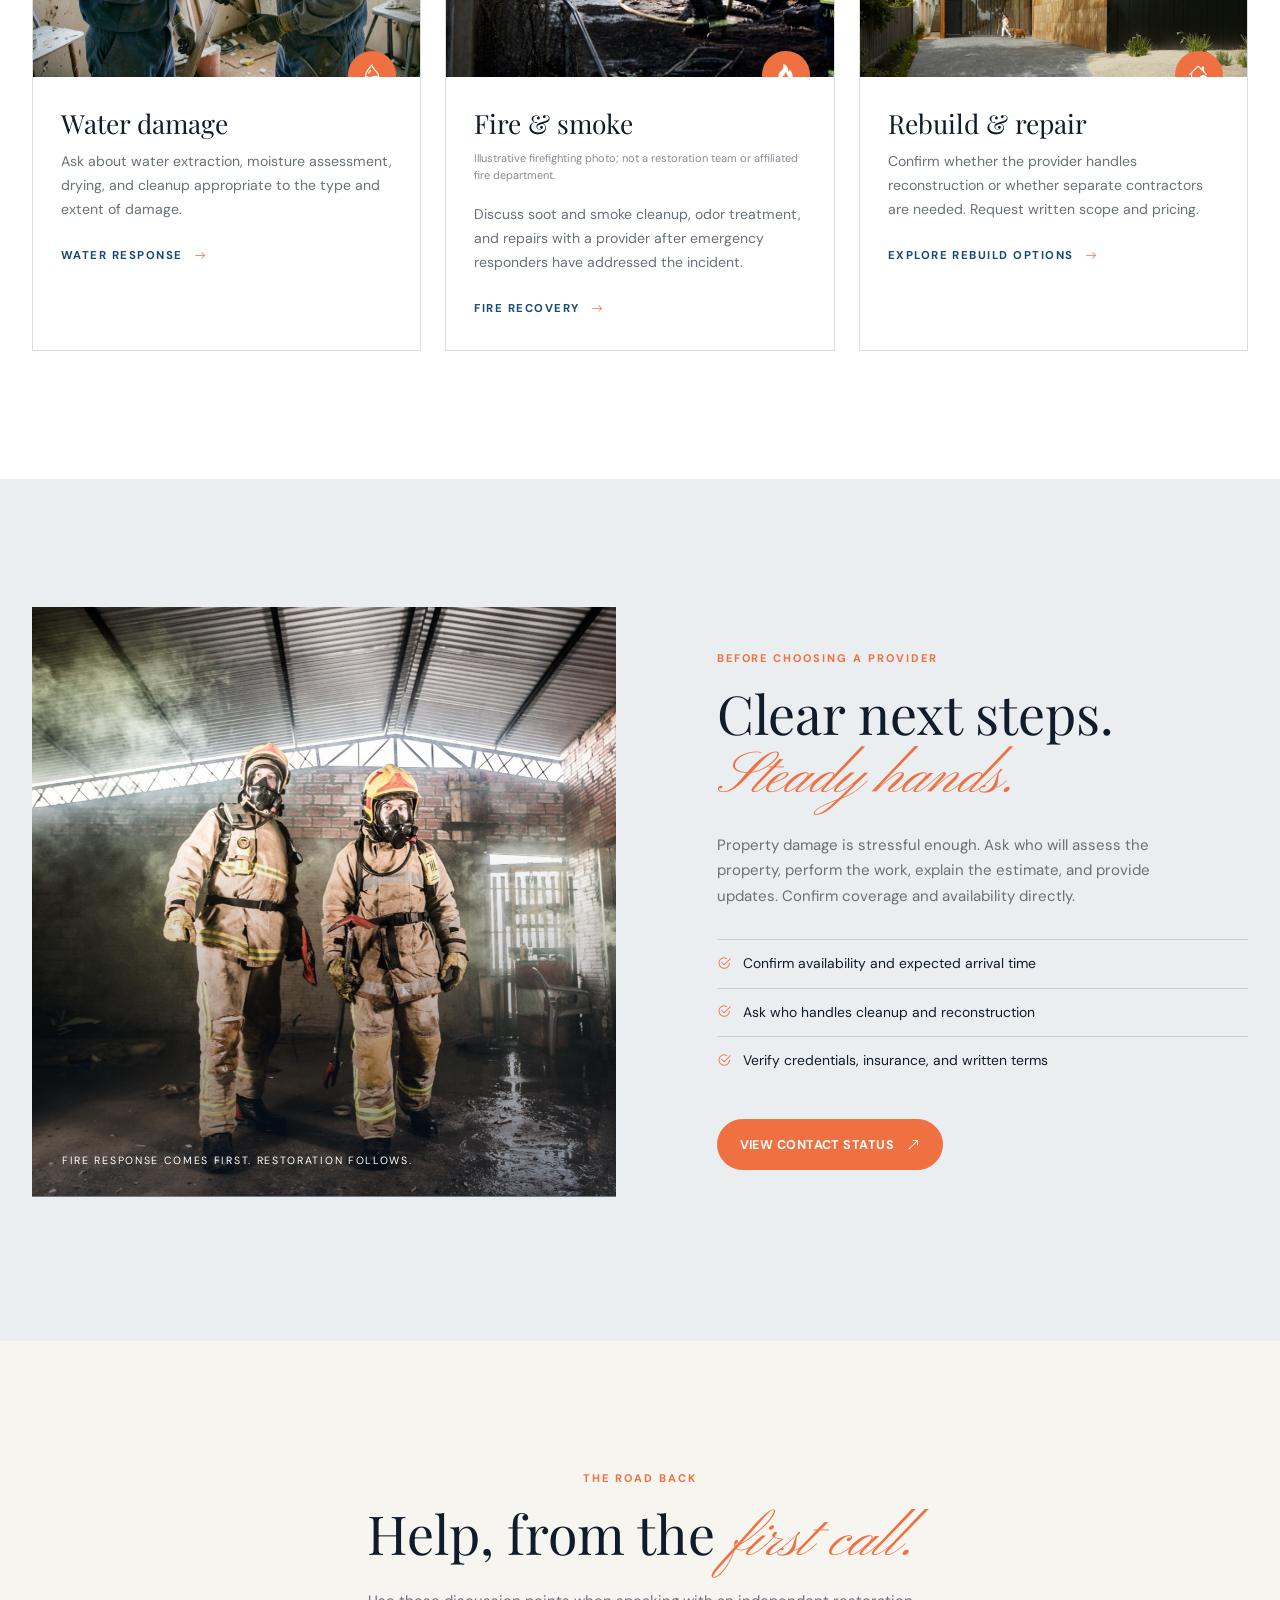
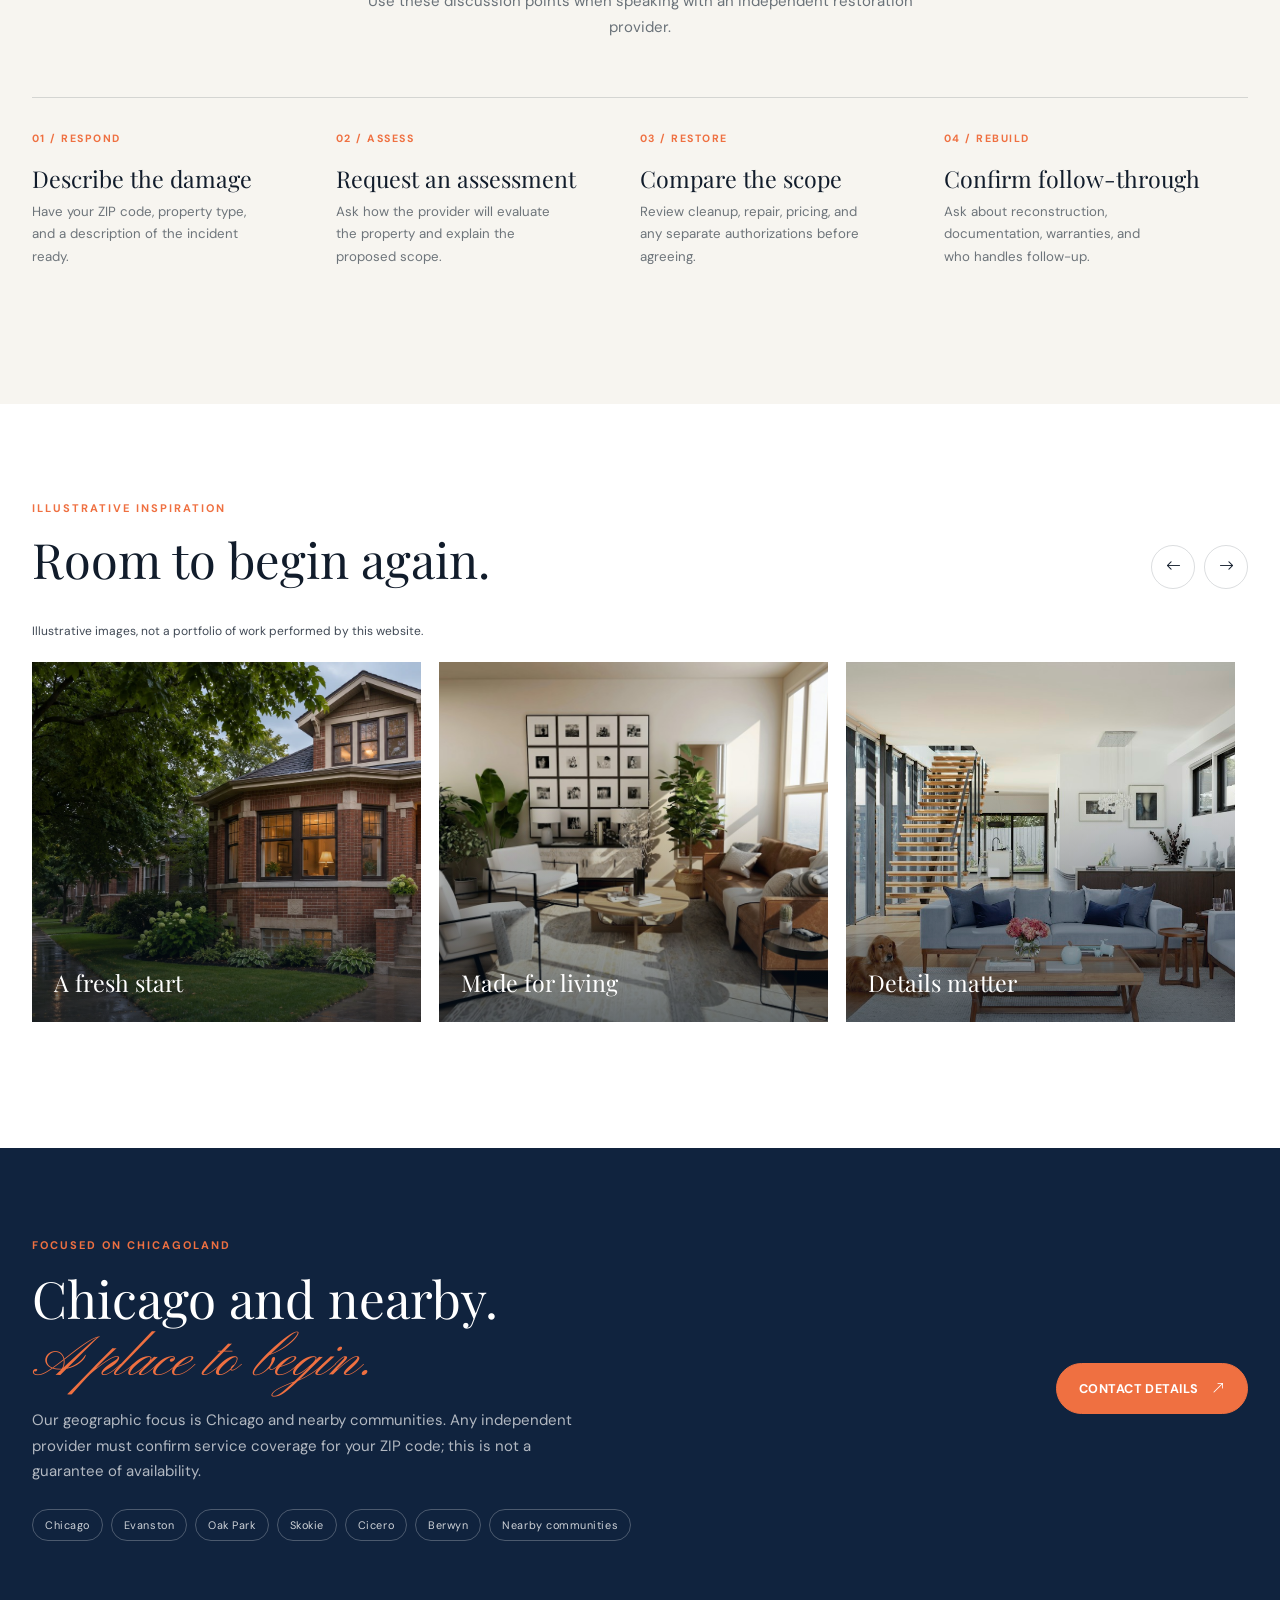
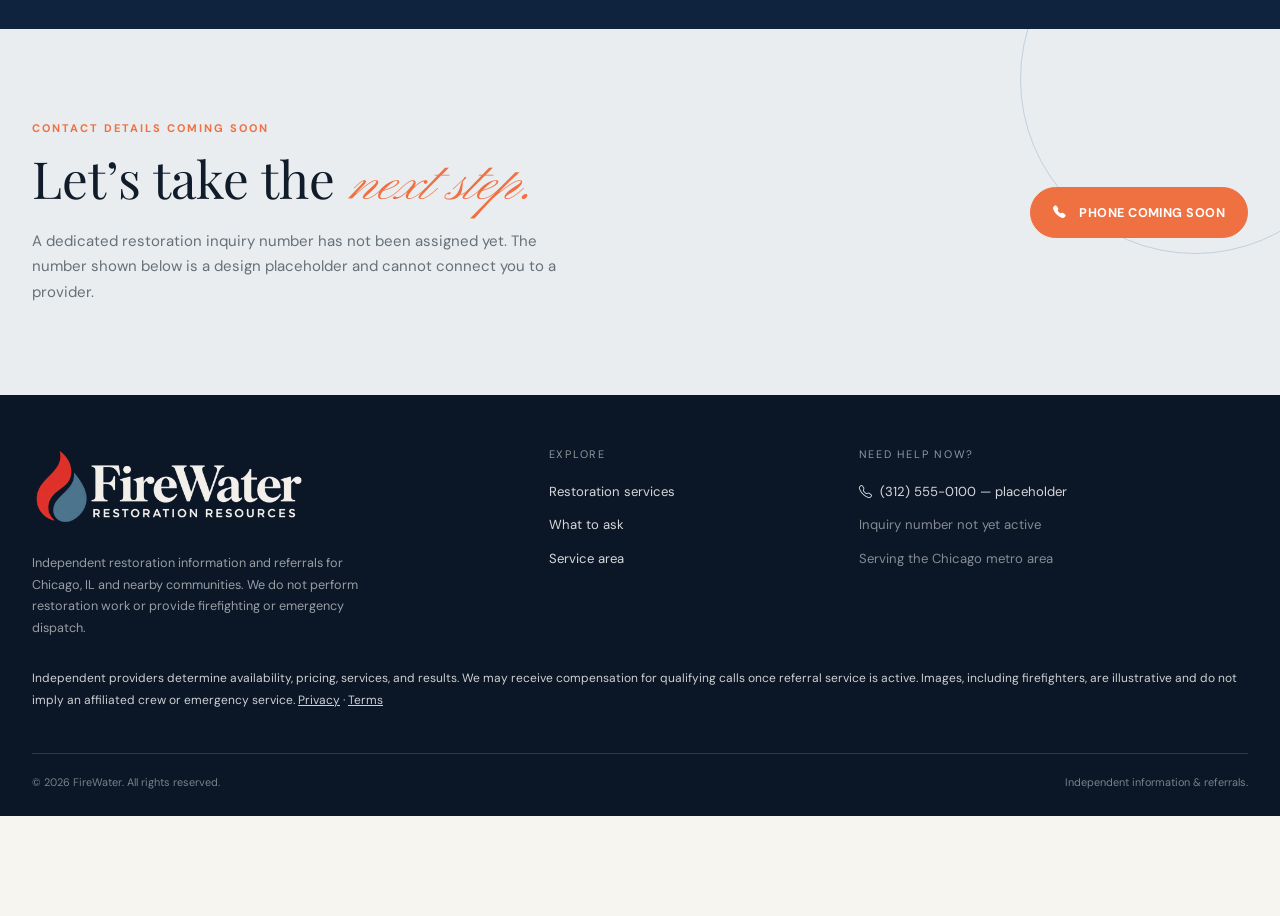
==== commit 83e49606: "Add files via upload" ====
--- a/index.html
+++ b/index.html
@@ -4,8 +4,8 @@
   <meta charset="utf-8">
   <meta name="viewport" content="width=device-width, initial-scale=1">
   <meta name="theme-color" content="#101b2b">
-  <meta name="description" content="Independent fire and water restoration information and referral resources for Chicago, Illinois and surrounding communities.">
-  <title>FireWater | Chicago Restoration Resources</title>
+  <meta name="description" content="Chicago, IL fire and water damage restoration information and referrals. Explore cleanup and repair options in Chicago and nearby communities.">
+  <title>Chicago Fire &amp; Water Damage Restoration Referrals | FireWater</title>
   <link rel="preconnect" href="https://fonts.googleapis.com">
   <link rel="preconnect" href="https://fonts.gstatic.com" crossorigin>
   <link href="https://fonts.googleapis.com/css2?family=DM+Sans:wght@400;500;600;700&family=Playfair+Display:wght@400;500;600&family=Pinyon+Script&display=swap" rel="stylesheet">
@@ -21,20 +21,20 @@
       <div class="nav-links d-none d-lg-flex">
         <a href="#services">Restoration options</a><a href="#approach">What to ask</a><a href="#areas">Service area</a>
       </div>
-      <a class="nav-cta" href="#contact"><i class="bi bi-telephone-fill" aria-hidden="true"></i><span>Restoration inquiries<br><small>Phone coming soon</small></span></a>
+      <a class="nav-cta" href="#contact"><i class="bi bi-telephone-fill" aria-hidden="true"></i><span>Chicago, IL inquiries<br><small>Phone coming soon</small></span></a>
     </div>
   </nav>
 
   <main id="top">
-    <section class="hero" aria-label="Emergency restoration in Chicago">
+    <section class="hero" aria-label="Fire and water restoration referrals in Chicago, Illinois">
       <div class="hero-sticky">
         <img class="hero-photo first" src="assets/chicago-brick-home.webp" alt="Illustrative Chicago-style brick home on a tree-lined street">
         <img class="hero-photo second" src="assets/img-2.webp" alt="Carefully rebuilt home interior filled with soft light">
         <div class="hero-shade"></div>
         <div class="hero-content">
-          <div class="eyebrow">Chicago, Illinois · Restoration information &amp; referrals</div>
+          <div class="eyebrow">Fire &amp; Water Restoration Referrals · Chicago, IL</div>
           <h1>After the damage,<br>find your <em class="script">next step.</em></h1>
-          <p>Explore cleanup and repair options for your Chicago-area property. An independent provider can assess your needs and confirm available services.</p>
+          <p>Explore cleanup and restoration options for properties in Chicago and nearby communities. Independent providers confirm service availability for your ZIP code.</p>
           <a class="btn-warm" href="#contact">EXPLORE NEXT STEPS <i class="bi bi-arrow-up-right" aria-hidden="true"></i></a>
         </div>
         <div class="hero-meta">Fire · Water · Rebuild</div>
@@ -201,14 +201,14 @@
         </div>
       </div>
     </section>
-  </main><aside class="draft-banner">Chicago restoration resource · Inquiry phone coming soon <span>(312) 555-0100 — placeholder only</span></aside>
+  </main><aside class="draft-banner">Chicago-Area Restoration Inquiries · Phone coming soon <span>(312) 555-0100 — placeholder only</span></aside>
 
   <footer>
     <div class="container container-wide">
       <div class="row gy-4">
         <div class="col-lg-5">
           <a class="brand footer-brand" href="#top"><img class="brand-logo" src="assets/firewater-logo-light.png" alt="FireWater — Restoration Resources" width="912" height="300"></a>
-          <p class="footer-copy">Independent restoration information and referrals for Chicago and nearby communities. We do not perform restoration work or provide firefighting or emergency dispatch.</p>
+          <p class="footer-copy">Independent restoration information and referrals for Chicago, IL and nearby communities. We do not perform restoration work or provide firefighting or emergency dispatch.</p>
         </div>
         <div class="col-6 col-lg-3">
           <div class="footer-title">Explore</div>
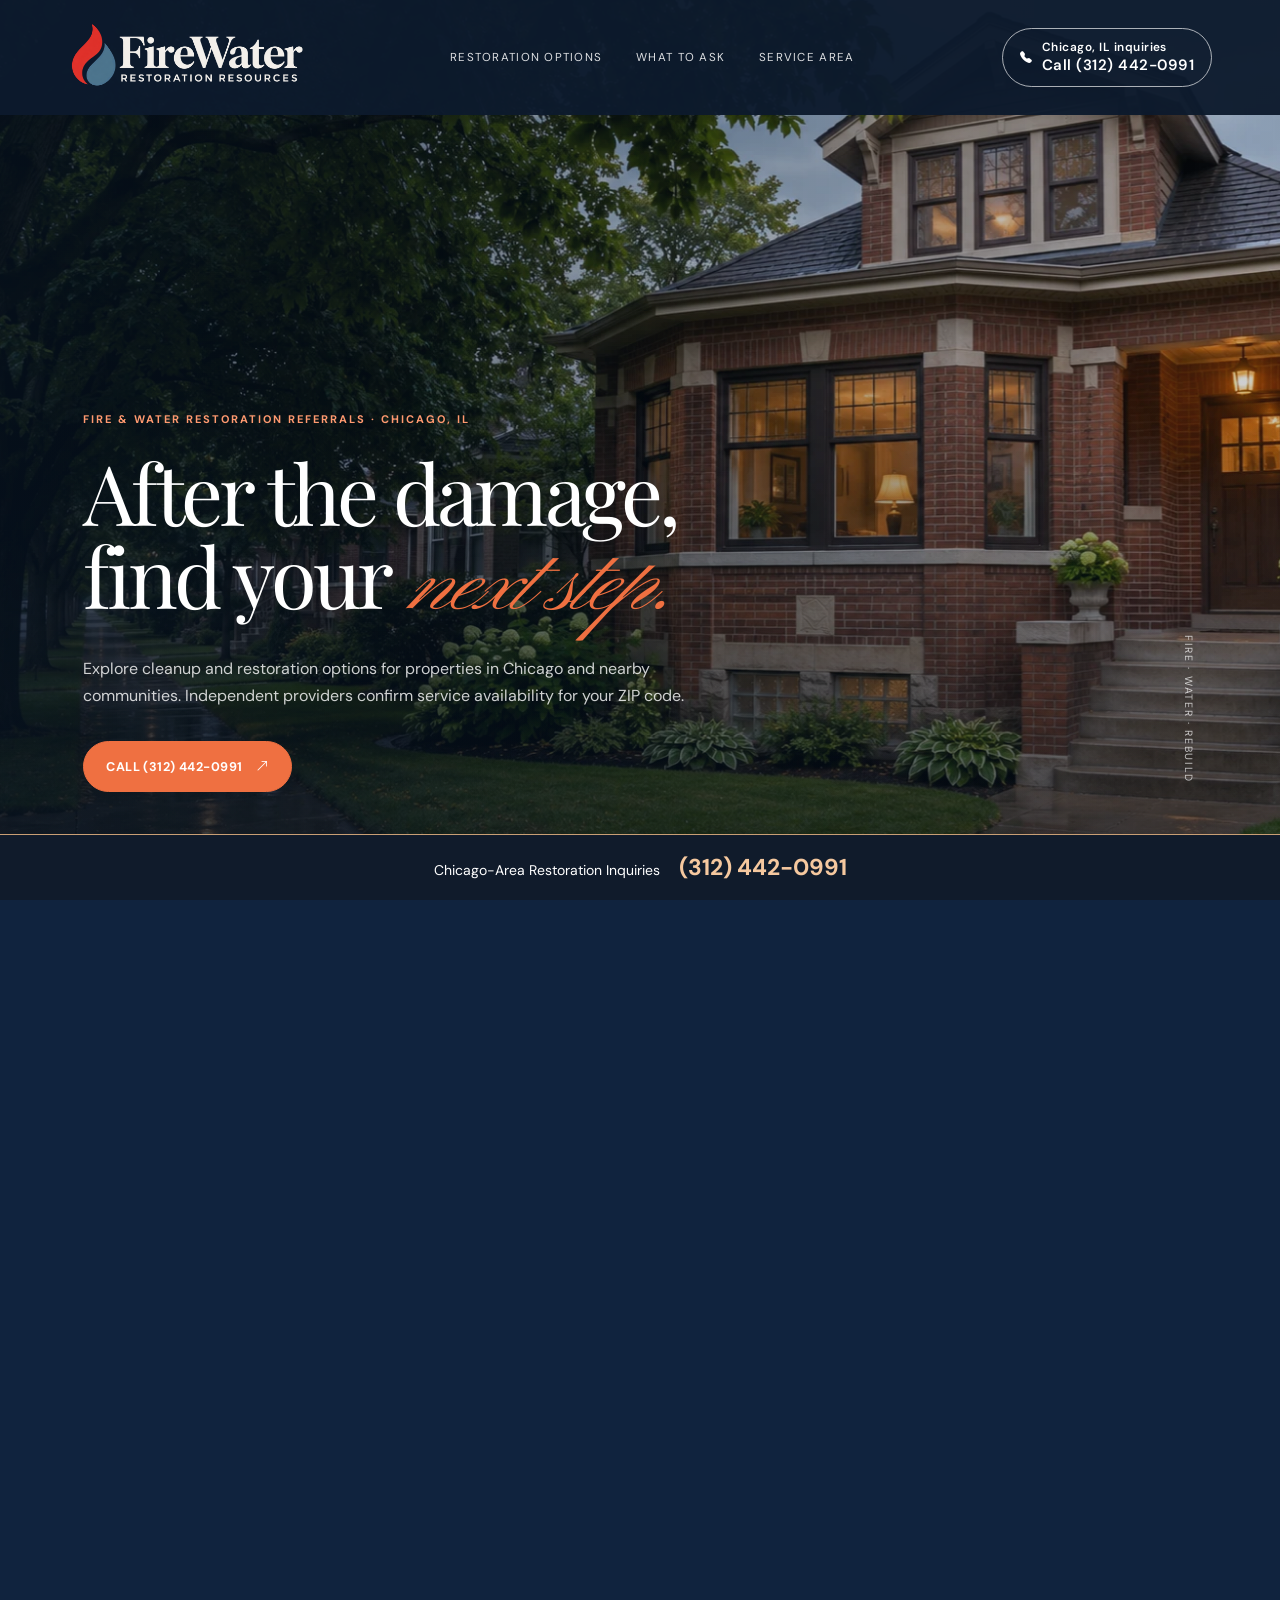
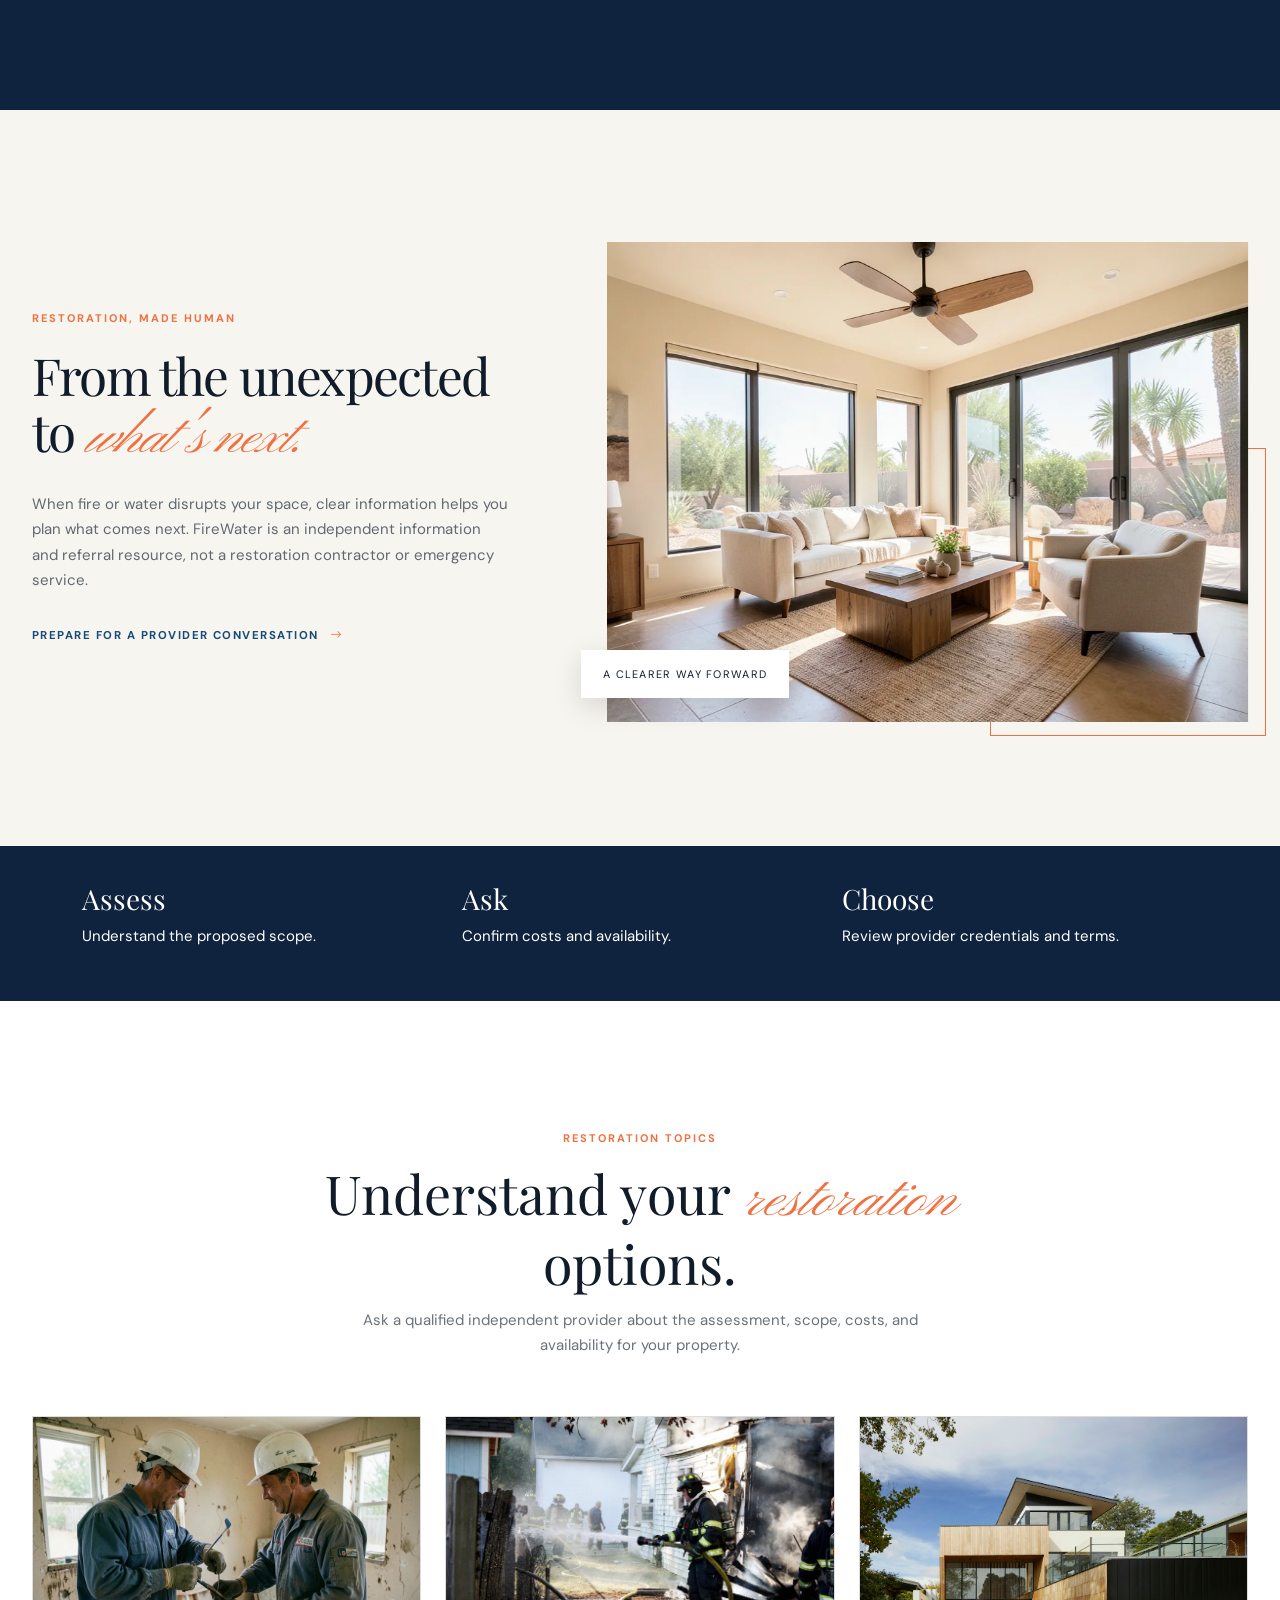
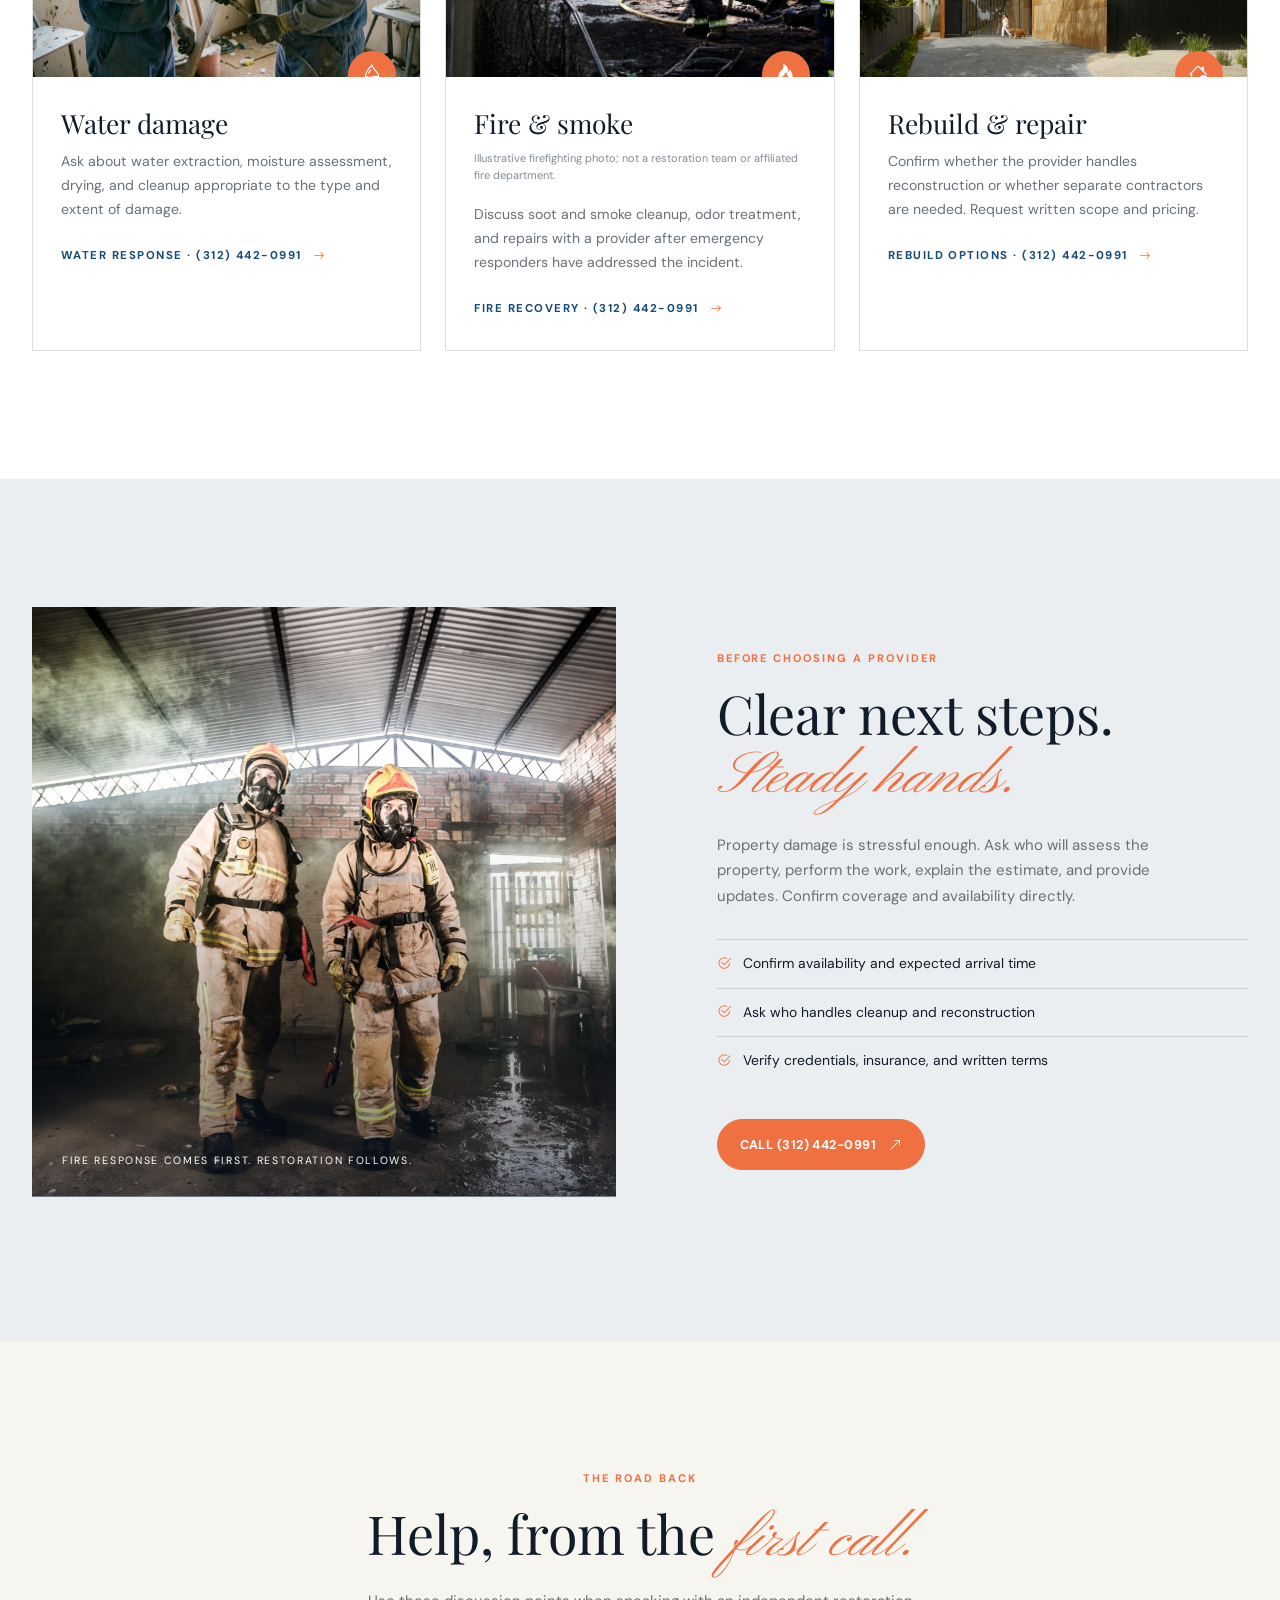
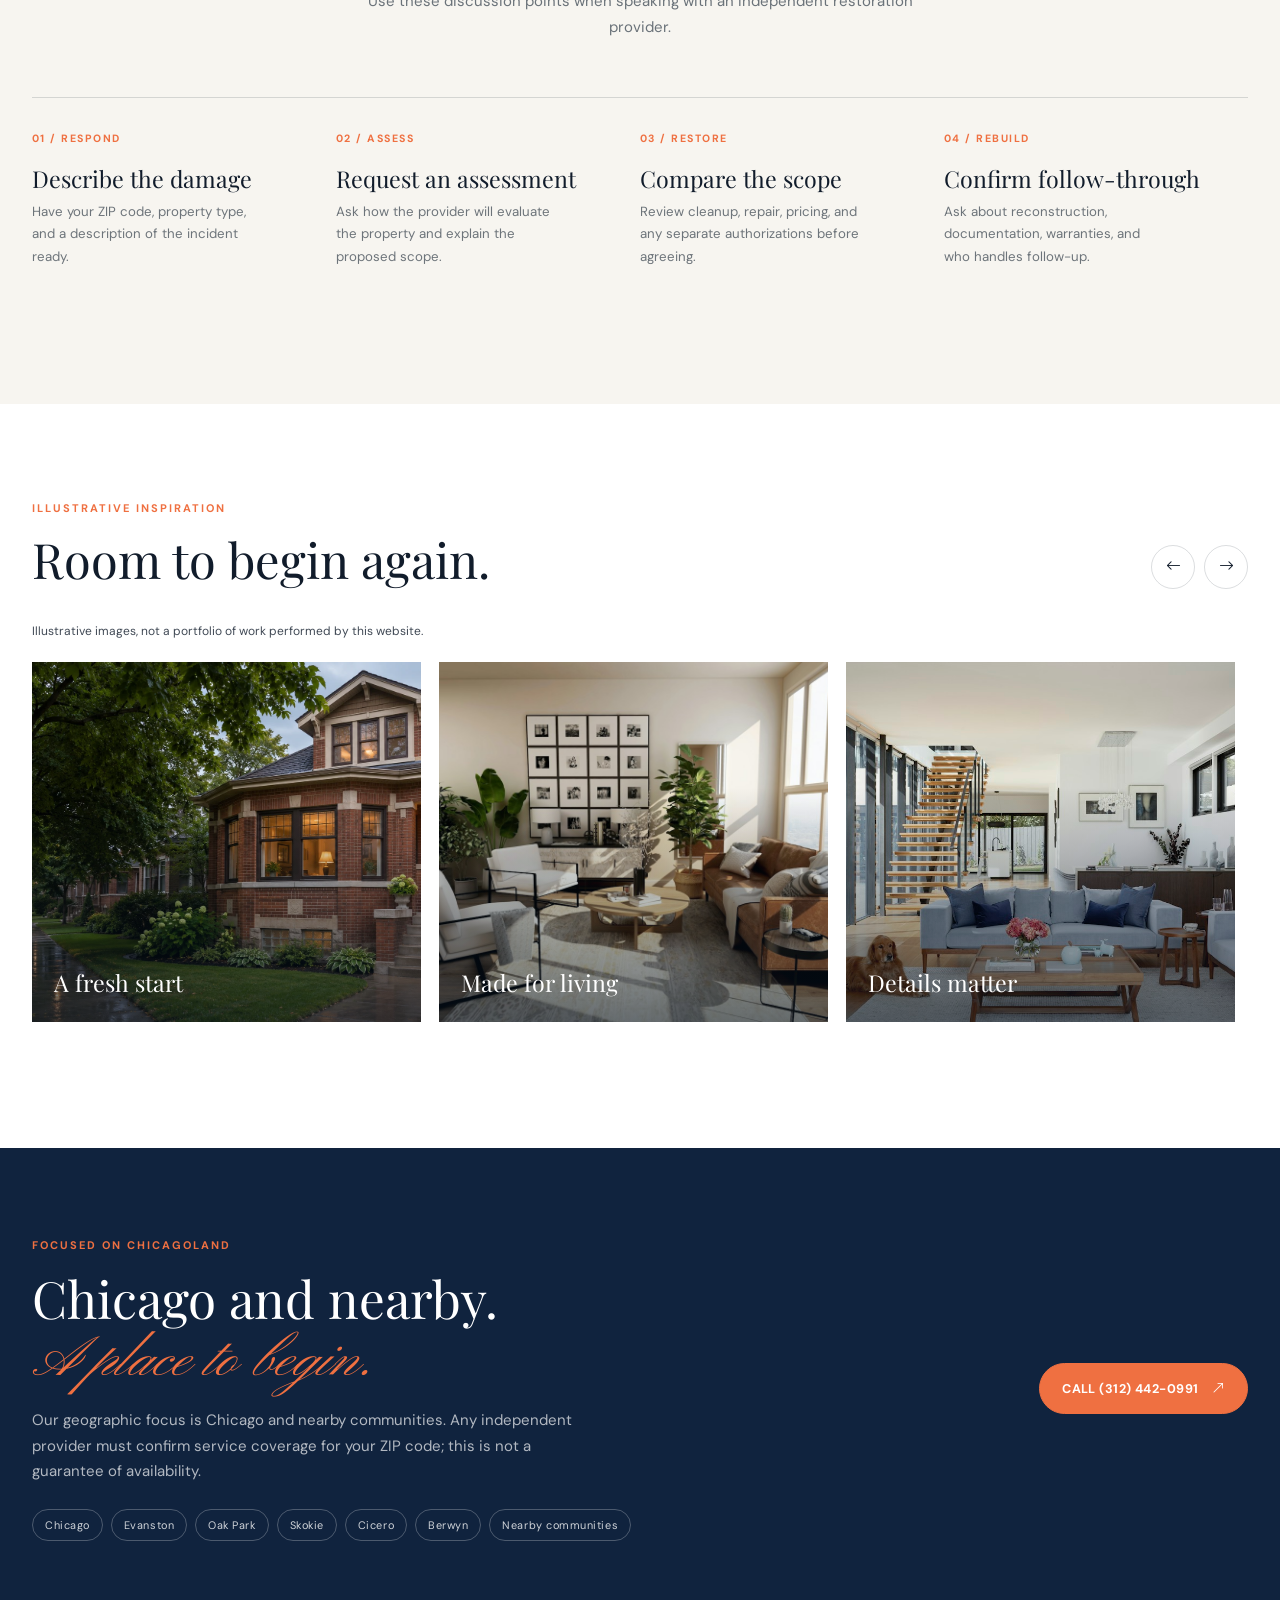
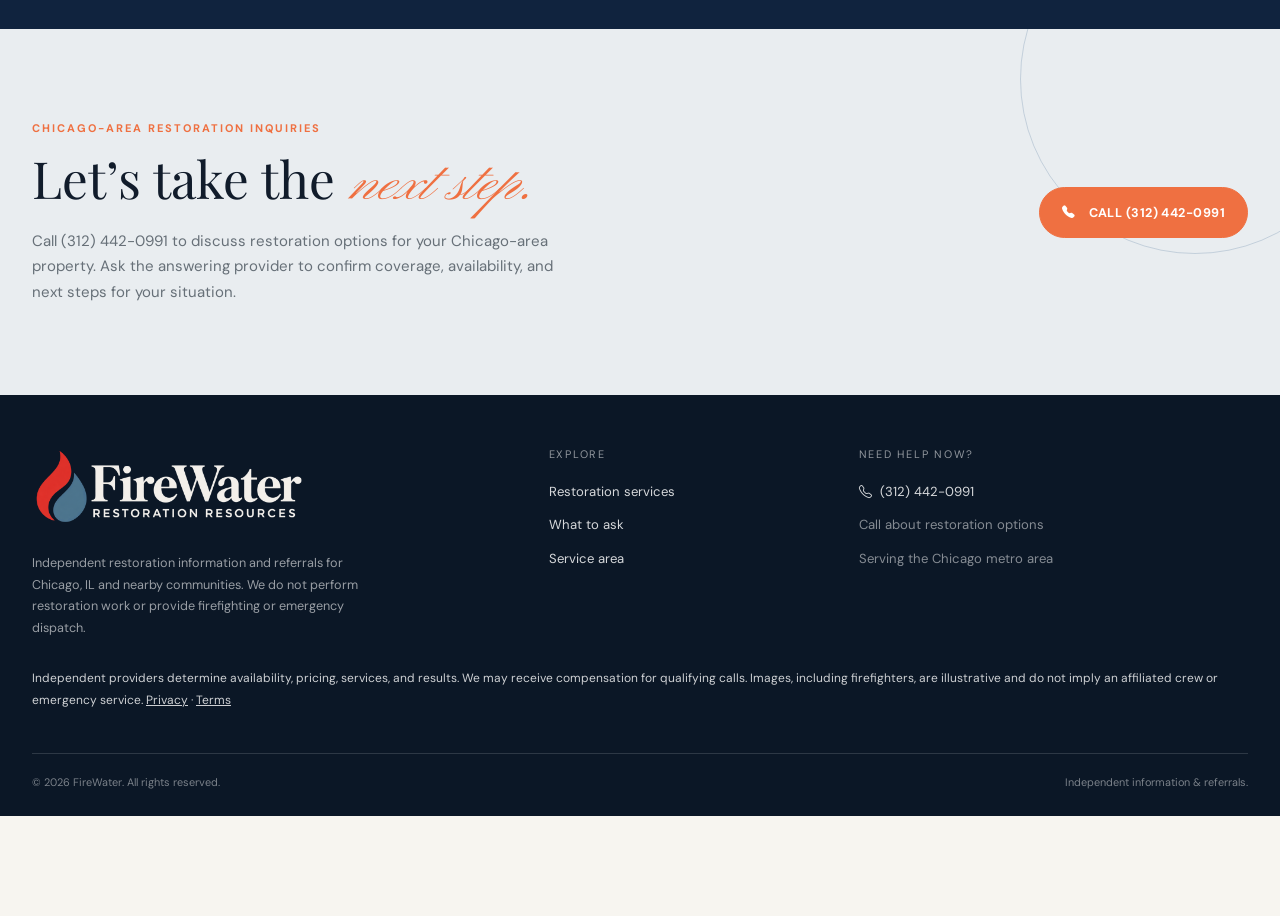
==== commit b6619b31: "Add files via upload" ====
--- a/index.html
+++ b/index.html
@@ -13,6 +13,7 @@
   <link href="https://cdn.jsdelivr.net/npm/bootstrap-icons@1.11.3/font/bootstrap-icons.min.css" rel="stylesheet">
   
 <link rel="stylesheet" href="css/style.css?v=firewater-logo-1">
+<style id="phone-update">.draft-banner a{display:inline-block;margin-left:15px;color:#f5c89f;font-size:23px;font-weight:700;white-space:nowrap;text-decoration:none}.nav-cta small{font-size:15px;white-space:nowrap}.text-link{white-space:normal}@media(max-width:575px){.draft-banner a{display:block;margin:3px 0 0}.nav-cta small{font-size:13px}}.draft-banner a:focus-visible{outline:2px solid white;outline-offset:3px}</style>
 </head>
 <body>
   <nav class="site-nav" aria-label="Main navigation">
@@ -21,7 +22,7 @@
       <div class="nav-links d-none d-lg-flex">
         <a href="#services">Restoration options</a><a href="#approach">What to ask</a><a href="#areas">Service area</a>
       </div>
-      <a class="nav-cta" href="#contact"><i class="bi bi-telephone-fill" aria-hidden="true"></i><span>Chicago, IL inquiries<br><small>Phone coming soon</small></span></a>
+      <a class="nav-cta" href="tel:+13124420991"><i class="bi bi-telephone-fill" aria-hidden="true"></i><span>Chicago, IL inquiries<br><small>Call (312) 442-0991</small></span></a>
     </div>
   </nav>
 
@@ -35,7 +36,7 @@
           <div class="eyebrow">Fire &amp; Water Restoration Referrals · Chicago, IL</div>
           <h1>After the damage,<br>find your <em class="script">next step.</em></h1>
           <p>Explore cleanup and restoration options for properties in Chicago and nearby communities. Independent providers confirm service availability for your ZIP code.</p>
-          <a class="btn-warm" href="#contact">EXPLORE NEXT STEPS <i class="bi bi-arrow-up-right" aria-hidden="true"></i></a>
+          <a class="btn-warm" href="tel:+13124420991">CALL (312) 442-0991 <i class="bi bi-arrow-up-right" aria-hidden="true"></i></a>
         </div>
         <div class="hero-meta">Fire · Water · Rebuild</div>
         <div class="hero-scroll">A steady hand, every step</div>
@@ -81,7 +82,7 @@
               <div class="service-body">
                 <h3>Water damage</h3>
                 <p>Ask about water extraction, moisture assessment, drying, and cleanup appropriate to the type and extent of damage.</p>
-                <a class="text-link" href="#contact">Water response <i class="bi bi-arrow-right" aria-hidden="true"></i></a>
+                <a class="text-link" href="tel:+13124420991">Water response · (312) 442-0991 <i class="bi bi-arrow-right" aria-hidden="true"></i></a>
               </div>
             </article>
           </div>
@@ -94,7 +95,7 @@
               <div class="service-body">
                 <h3>Fire &amp; smoke</h3><p class="illustration-note">Illustrative firefighting photo; not a restoration team or affiliated fire department.</p>
                 <p>Discuss soot and smoke cleanup, odor treatment, and repairs with a provider after emergency responders have addressed the incident.</p>
-                <a class="text-link" href="#contact">Fire recovery <i class="bi bi-arrow-right" aria-hidden="true"></i></a>
+                <a class="text-link" href="tel:+13124420991">Fire recovery · (312) 442-0991 <i class="bi bi-arrow-right" aria-hidden="true"></i></a>
               </div>
             </article>
           </div>
@@ -107,7 +108,7 @@
               <div class="service-body">
                 <h3>Rebuild &amp; repair</h3>
                 <p>Confirm whether the provider handles reconstruction or whether separate contractors are needed. Request written scope and pricing.</p>
-                <a class="text-link" href="#contact">Explore rebuild options <i class="bi bi-arrow-right" aria-hidden="true"></i></a>
+                <a class="text-link" href="tel:+13124420991">Rebuild options · (312) 442-0991 <i class="bi bi-arrow-right" aria-hidden="true"></i></a>
               </div>
             </article>
           </div>
@@ -134,7 +135,7 @@
                 <li><i class="bi bi-check2-circle" aria-hidden="true"></i> Ask who handles cleanup and reconstruction</li>
                 <li><i class="bi bi-check2-circle" aria-hidden="true"></i> Verify credentials, insurance, and written terms</li>
               </ul>
-              <a class="btn-warm" href="#contact">VIEW CONTACT STATUS <i class="bi bi-arrow-up-right" aria-hidden="true"></i></a>
+              <a class="btn-warm" href="tel:+13124420991">CALL (312) 442-0991 <i class="bi bi-arrow-up-right" aria-hidden="true"></i></a>
             </div>
           </div>
         </div>
@@ -184,7 +185,7 @@
             <p>Our geographic focus is Chicago and nearby communities. Any independent provider must confirm service coverage for your ZIP code; this is not a guarantee of availability.</p>
             <div class="area-chips" aria-label="Areas served"><span>Chicago</span><span>Evanston</span><span>Oak Park</span><span>Skokie</span><span>Cicero</span><span>Berwyn</span><span>Nearby communities</span></div>
           </div>
-          <a class="btn-warm" href="#contact">CONTACT DETAILS <i class="bi bi-arrow-up-right" aria-hidden="true"></i></a>
+          <a class="btn-warm" href="tel:+13124420991">CALL (312) 442-0991 <i class="bi bi-arrow-up-right" aria-hidden="true"></i></a>
         </div>
       </div>
     </section>
@@ -193,15 +194,15 @@
       <div class="container container-wide">
         <div class="cta-box reveal">
           <div>
-            <div class="eyebrow">Contact details coming soon</div>
+            <div class="eyebrow">Chicago-area restoration inquiries</div>
             <h2>Let’s take the <em class="script">next step.</em></h2>
-            <p>A dedicated restoration inquiry number has not been assigned yet. The number shown below is a design placeholder and cannot connect you to a provider.</p>
-          </div>
-          <a class="btn-warm" href="#contact"><i class="bi bi-telephone-fill" aria-hidden="true"></i> PHONE COMING SOON</a>
-        </div>
-      </div>
-    </section>
-  </main><aside class="draft-banner">Chicago-Area Restoration Inquiries · Phone coming soon <span>(312) 555-0100 — placeholder only</span></aside>
+            <p>Call (312) 442-0991 to discuss restoration options for your Chicago-area property. Ask the answering provider to confirm coverage, availability, and next steps for your situation.</p>
+          </div>
+          <a class="btn-warm" href="tel:+13124420991"><i class="bi bi-telephone-fill" aria-hidden="true"></i> CALL (312) 442-0991</a>
+        </div>
+      </div>
+    </section>
+  </main><aside class="draft-banner">Chicago-Area Restoration Inquiries <a href="tel:+13124420991">(312) 442-0991</a></aside>
 
   <footer>
     <div class="container container-wide">
@@ -216,10 +217,10 @@
         </div>
         <div class="col-6 col-lg-4">
           <div class="footer-title">Need help now?</div>
-          <ul class="footer-links"><li><a href="#contact"><i class="bi bi-telephone me-2" aria-hidden="true"></i>(312) 555-0100 — placeholder</a></li><li><span class="text-white-50 small">Inquiry number not yet active</span></li><li><span class="text-white-50 small">Serving the Chicago metro area</span></li></ul>
-        </div>
-      </div>
-      <p class="referral-disclosure">Independent providers determine availability, pricing, services, and results. We may receive compensation for qualifying calls once referral service is active. Images, including firefighters, are illustrative and do not imply an affiliated crew or emergency service. <a href="privacy.html">Privacy</a> · <a href="terms.html">Terms</a></p><div class="footer-bottom"><span>© 2026 FireWater. All rights reserved.</span><span>Independent information &amp; referrals.</span></div>
+          <ul class="footer-links"><li><a href="tel:+13124420991"><i class="bi bi-telephone me-2" aria-hidden="true"></i>(312) 442-0991</a></li><li><span class="text-white-50 small">Call about restoration options</span></li><li><span class="text-white-50 small">Serving the Chicago metro area</span></li></ul>
+        </div>
+      </div>
+      <p class="referral-disclosure">Independent providers determine availability, pricing, services, and results. We may receive compensation for qualifying calls. Images, including firefighters, are illustrative and do not imply an affiliated crew or emergency service. <a href="privacy.html">Privacy</a> · <a href="terms.html">Terms</a></p><div class="footer-bottom"><span>© 2026 FireWater. All rights reserved.</span><span>Independent information &amp; referrals.</span></div>
     </div>
   </footer>
 
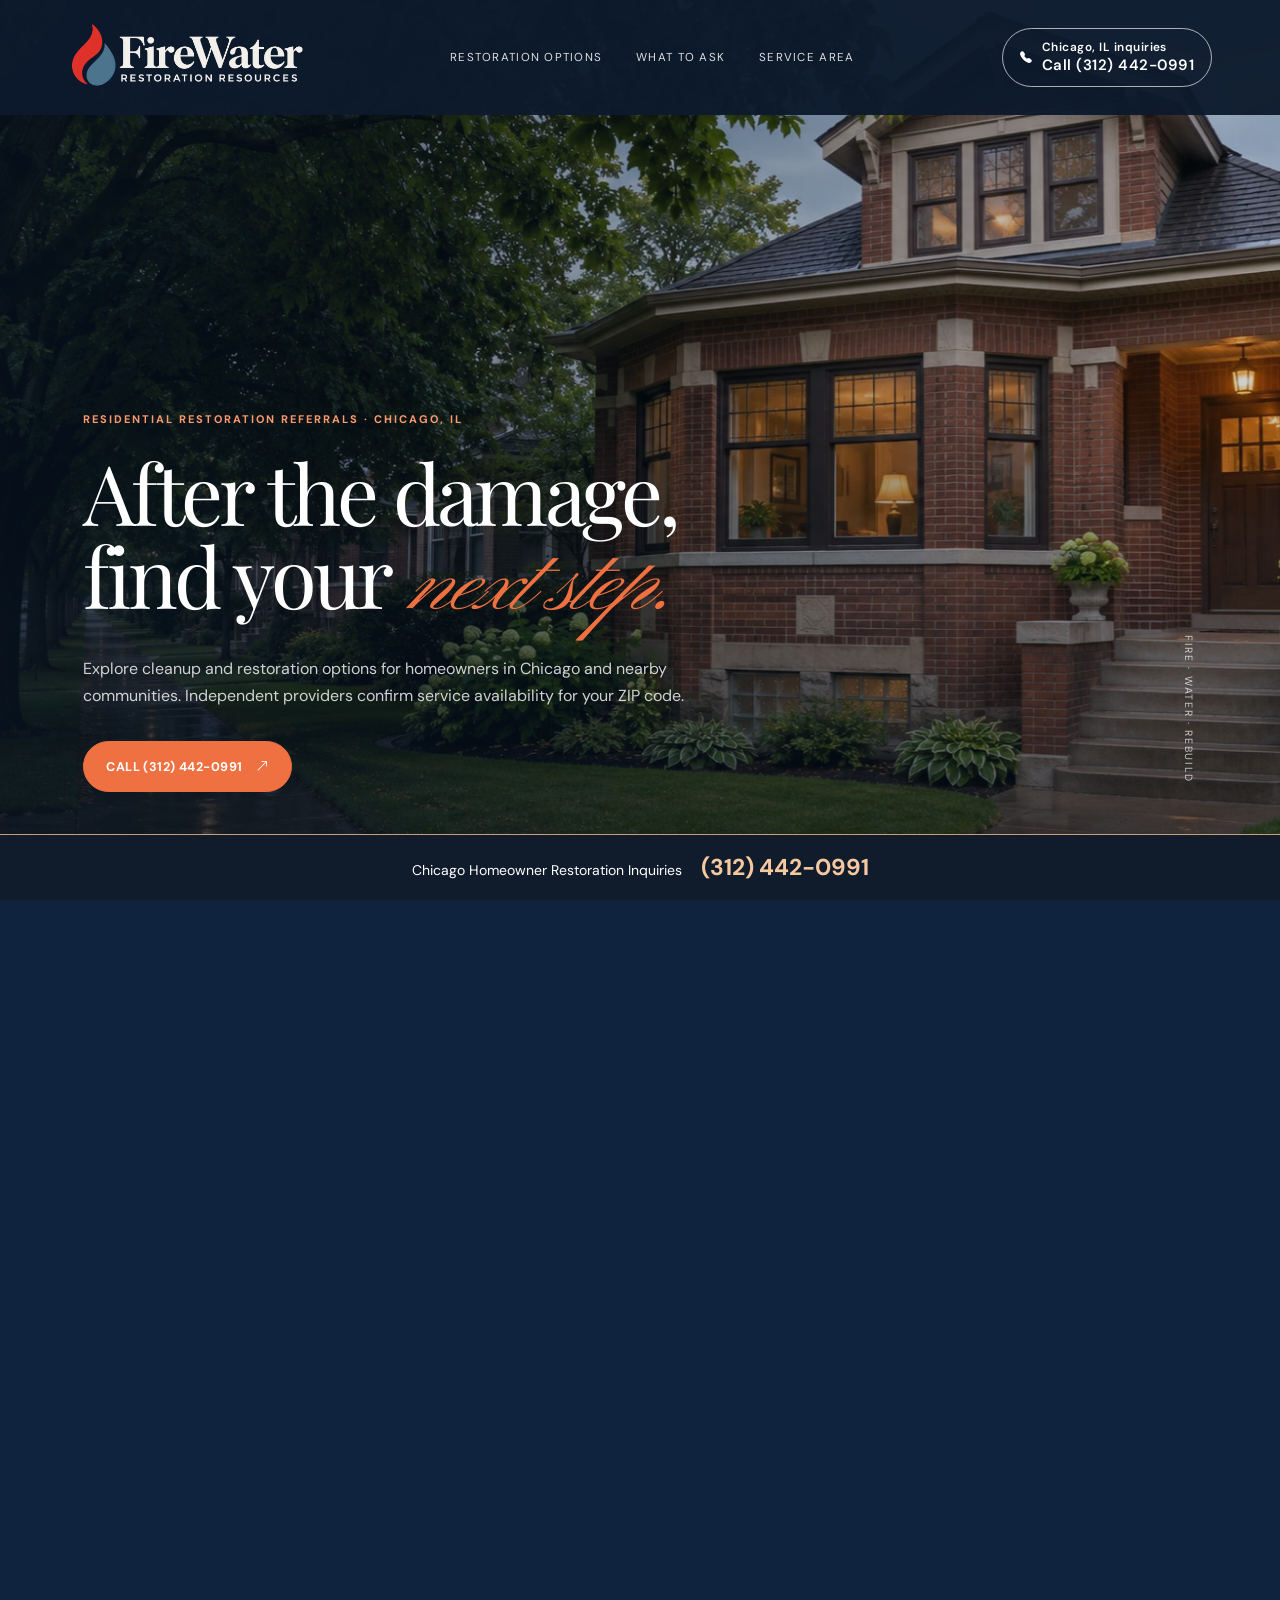
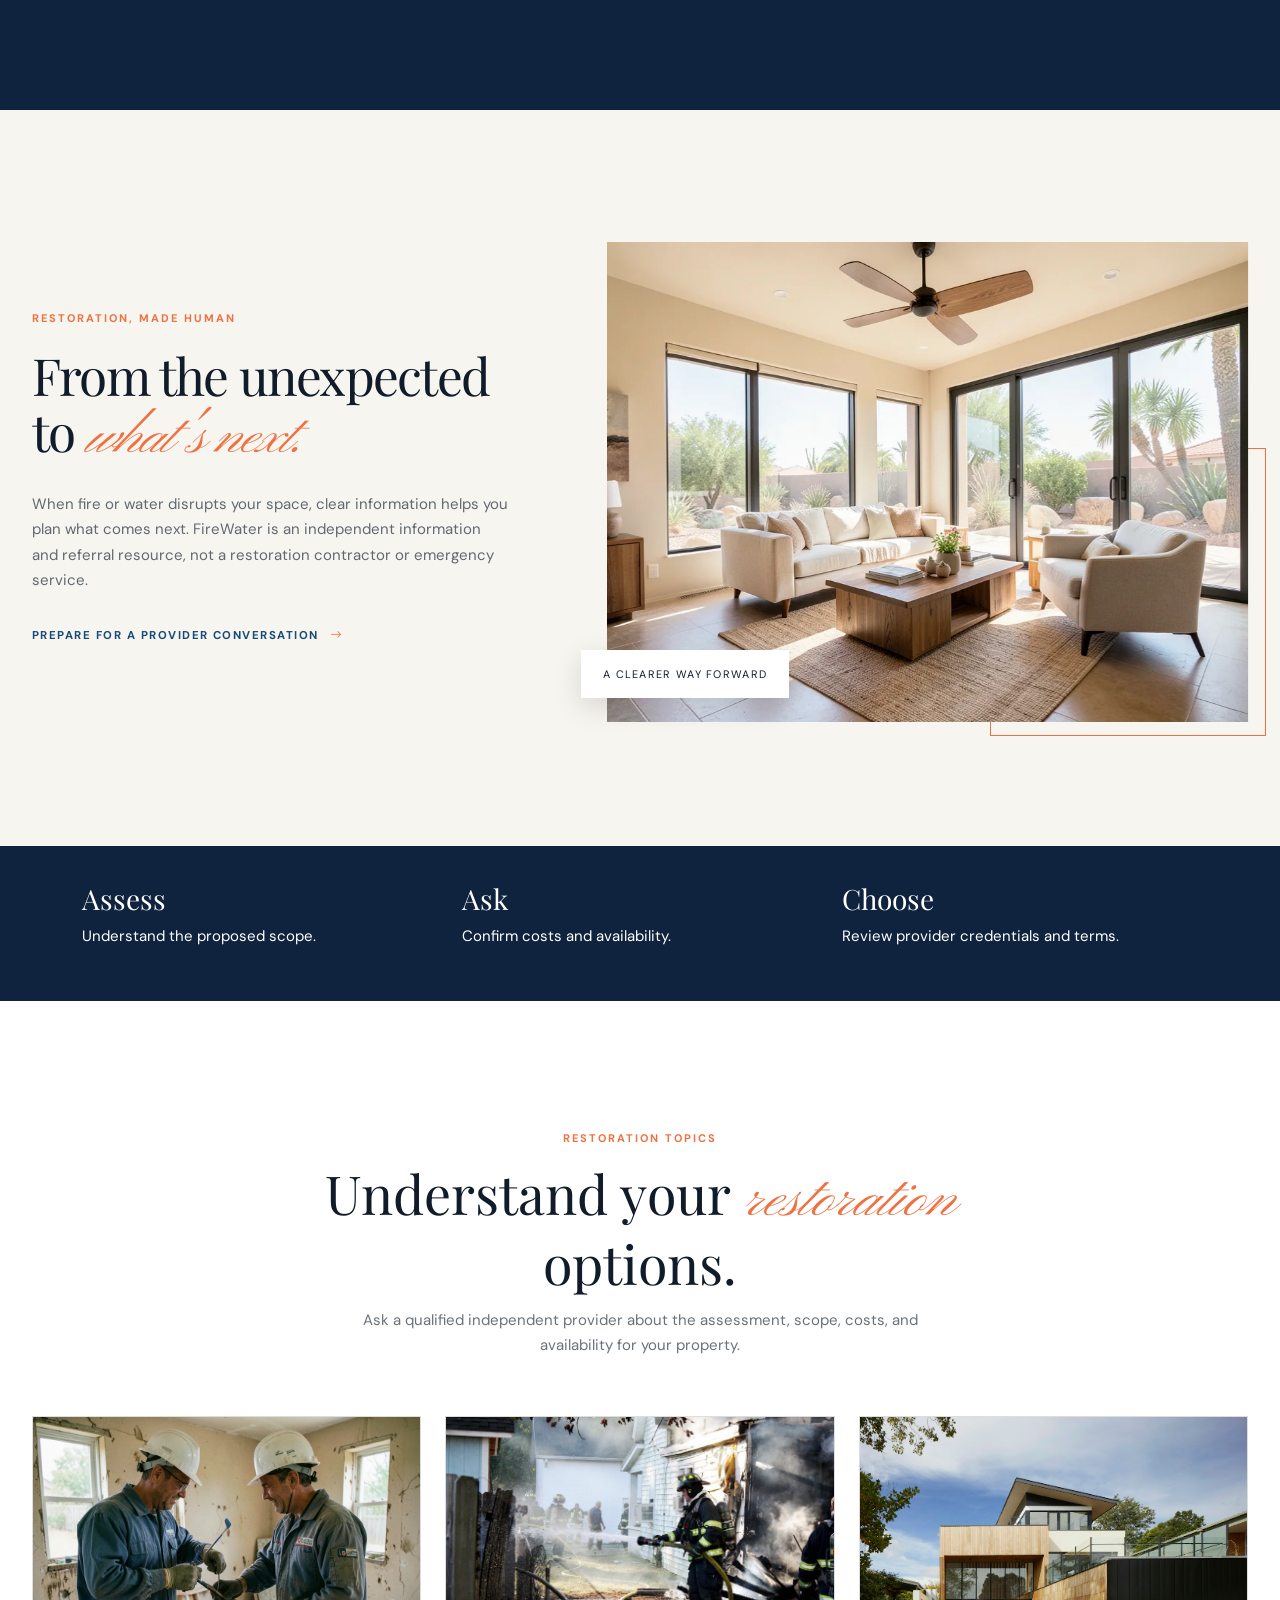
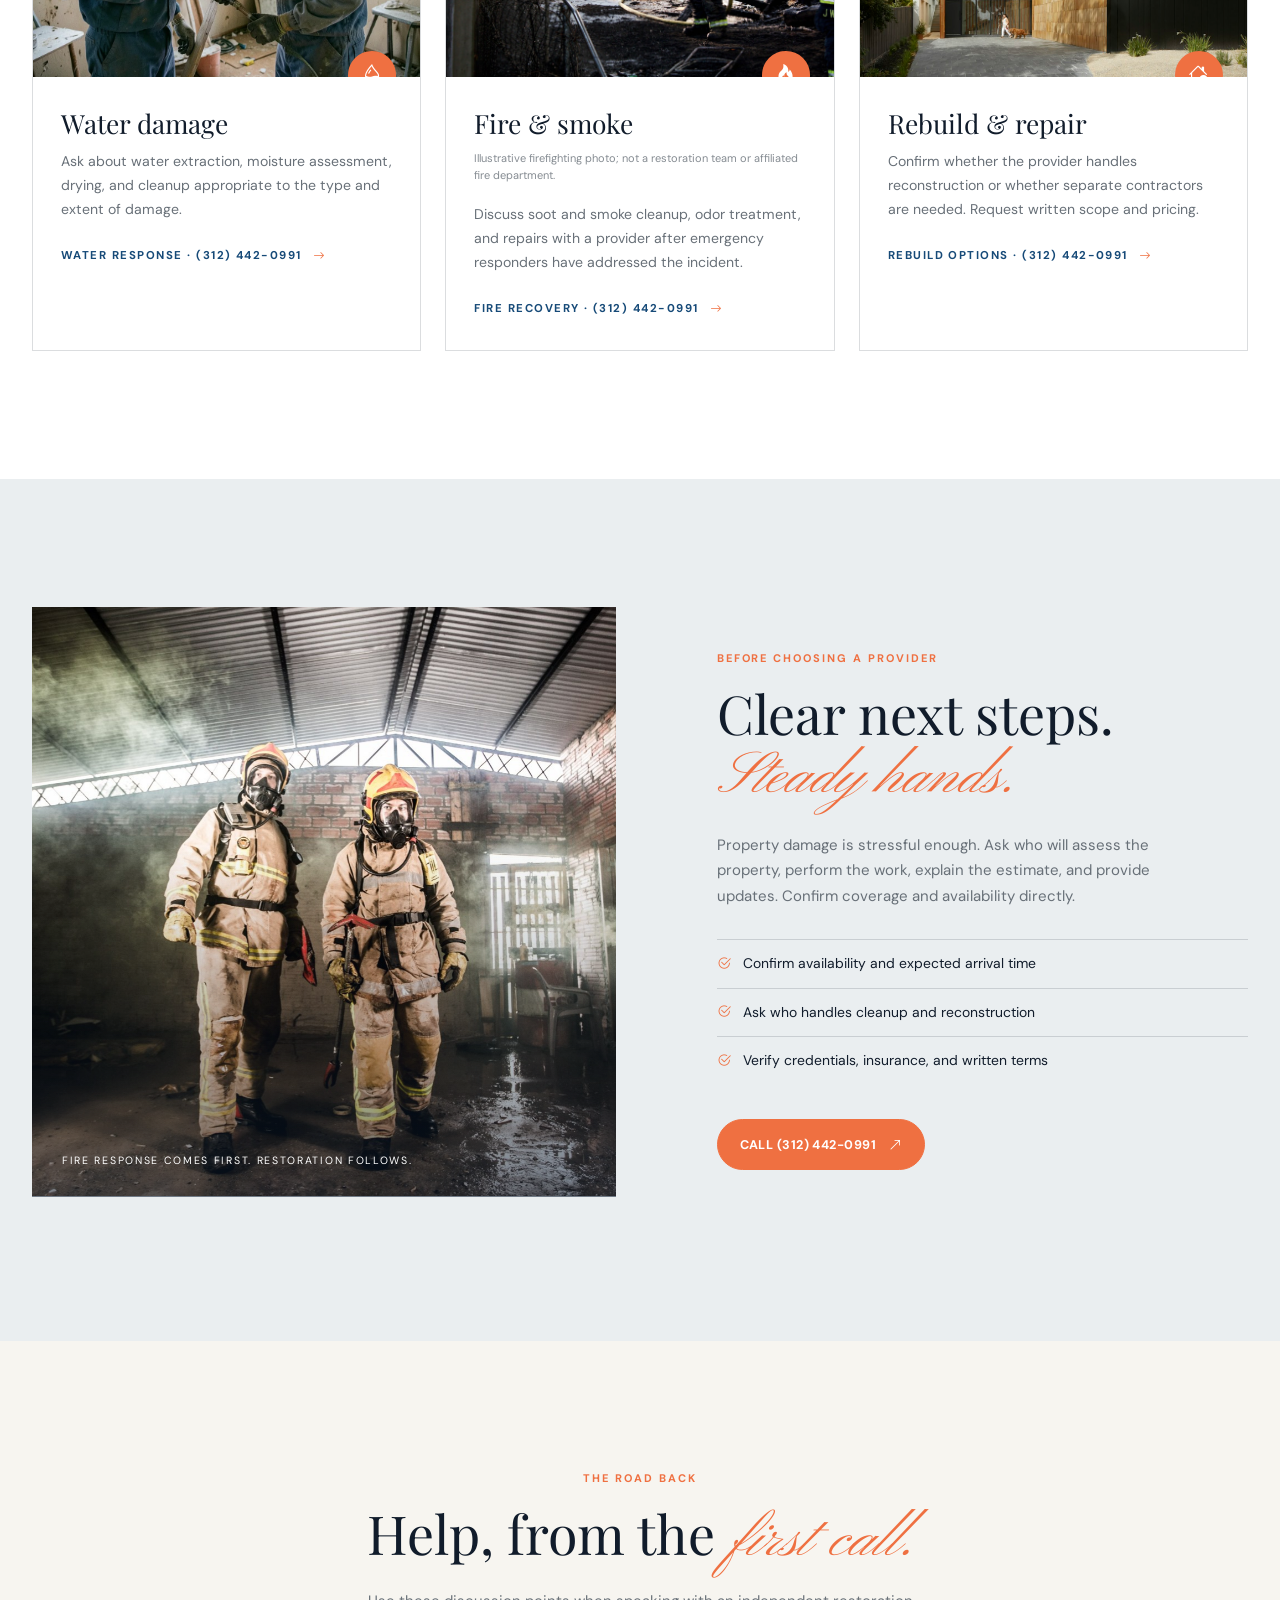
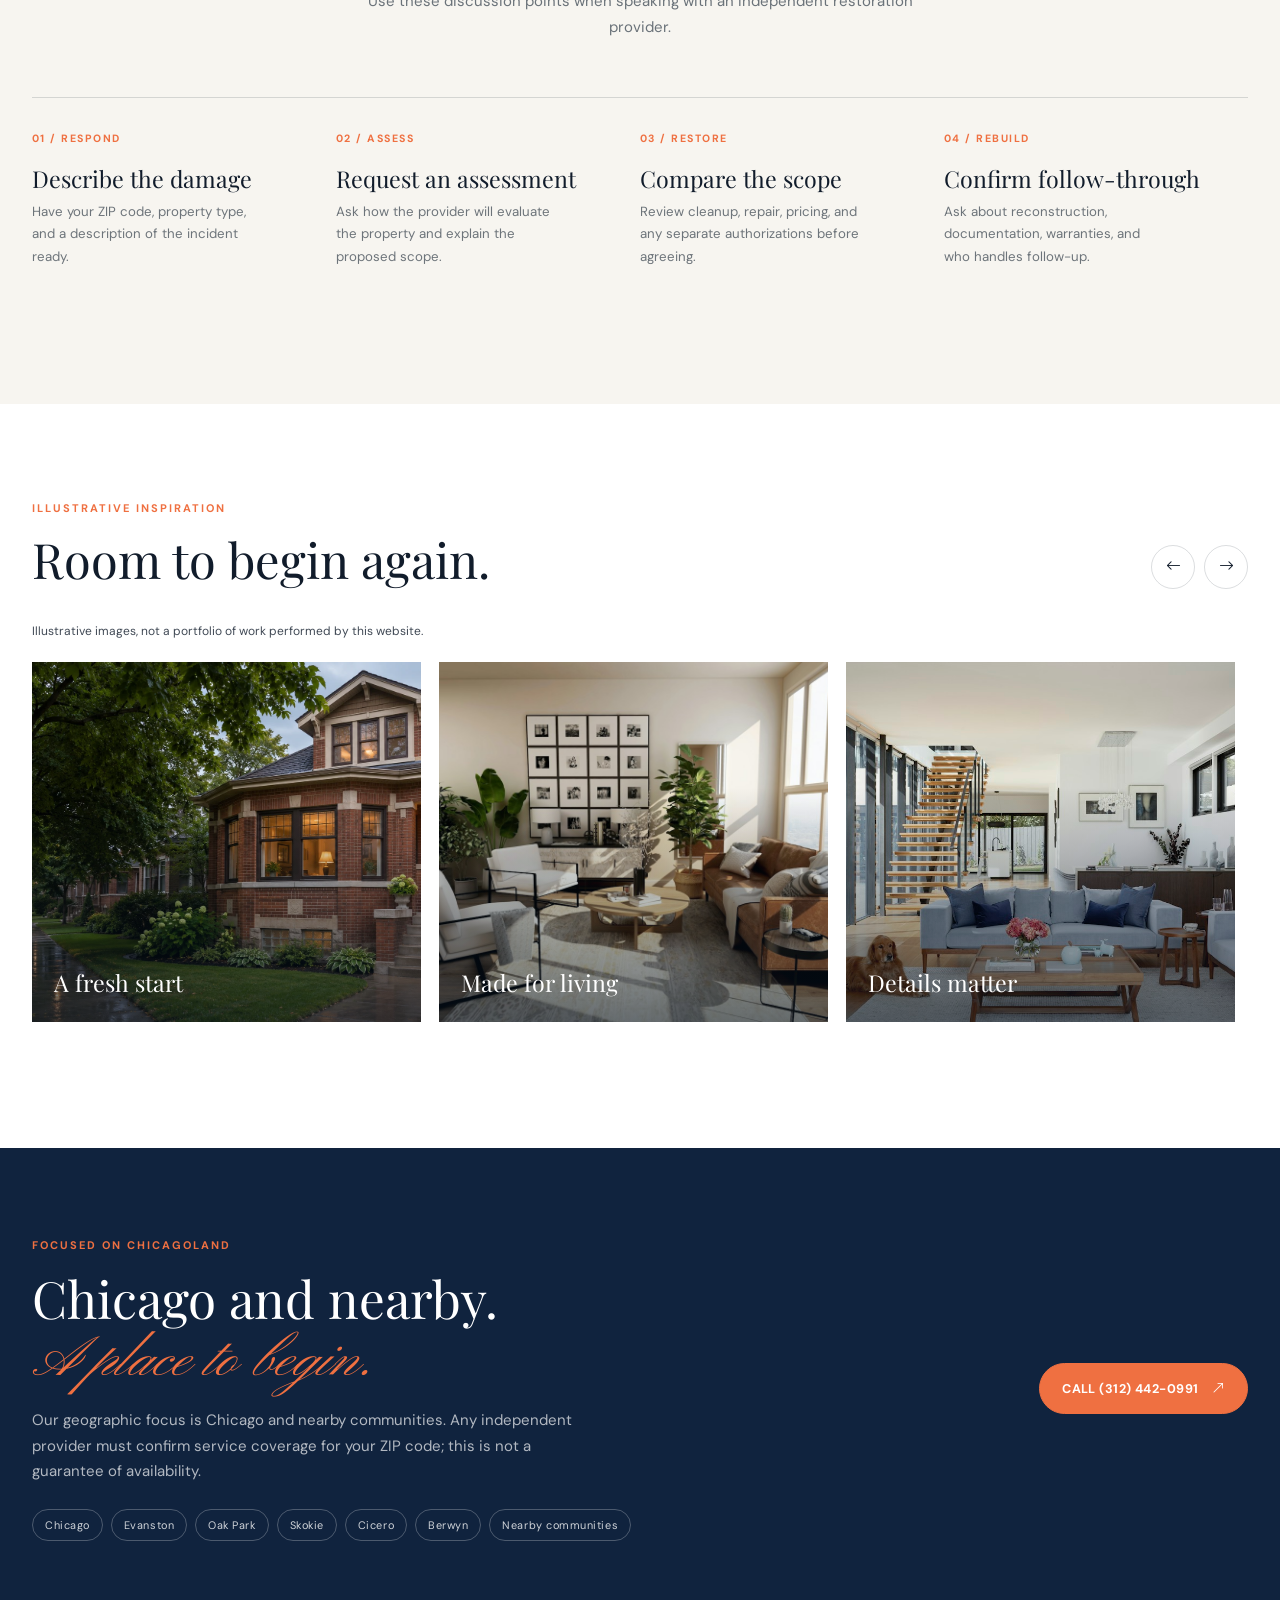
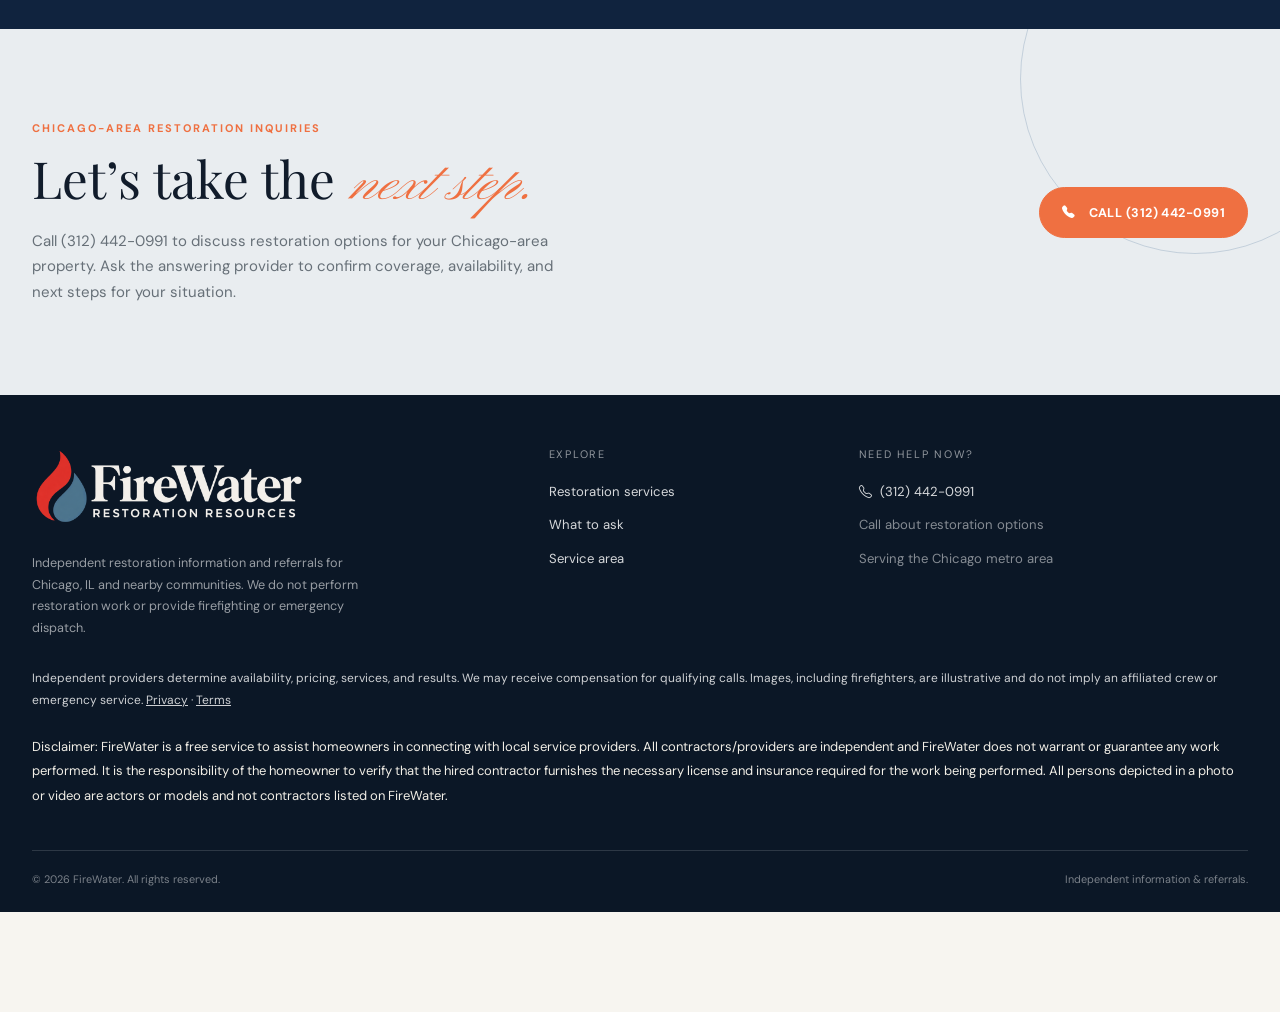
==== commit 6f713335: "Add files via upload" ====
--- a/index.html
+++ b/index.html
@@ -4,7 +4,7 @@
   <meta charset="utf-8">
   <meta name="viewport" content="width=device-width, initial-scale=1">
   <meta name="theme-color" content="#101b2b">
-  <meta name="description" content="Chicago, IL fire and water damage restoration information and referrals. Explore cleanup and repair options in Chicago and nearby communities.">
+  <meta name="description" content="Residential fire and water damage restoration information and referrals for Chicago homeowners and nearby communities.">
   <title>Chicago Fire &amp; Water Damage Restoration Referrals | FireWater</title>
   <link rel="preconnect" href="https://fonts.googleapis.com">
   <link rel="preconnect" href="https://fonts.gstatic.com" crossorigin>
@@ -33,9 +33,9 @@
         <img class="hero-photo second" src="assets/img-2.webp" alt="Carefully rebuilt home interior filled with soft light">
         <div class="hero-shade"></div>
         <div class="hero-content">
-          <div class="eyebrow">Fire &amp; Water Restoration Referrals · Chicago, IL</div>
+          <div class="eyebrow">Residential Restoration Referrals · Chicago, IL</div>
           <h1>After the damage,<br>find your <em class="script">next step.</em></h1>
-          <p>Explore cleanup and restoration options for properties in Chicago and nearby communities. Independent providers confirm service availability for your ZIP code.</p>
+          <p>Explore cleanup and restoration options for homeowners in Chicago and nearby communities. Independent providers confirm service availability for your ZIP code.</p>
           <a class="btn-warm" href="tel:+13124420991">CALL (312) 442-0991 <i class="bi bi-arrow-up-right" aria-hidden="true"></i></a>
         </div>
         <div class="hero-meta">Fire · Water · Rebuild</div>
@@ -202,7 +202,7 @@
         </div>
       </div>
     </section>
-  </main><aside class="draft-banner">Chicago-Area Restoration Inquiries <a href="tel:+13124420991">(312) 442-0991</a></aside>
+  </main><aside class="draft-banner">Chicago Homeowner Restoration Inquiries <a href="tel:+13124420991">(312) 442-0991</a></aside>
 
   <footer>
     <div class="container container-wide">
@@ -220,7 +220,7 @@
           <ul class="footer-links"><li><a href="tel:+13124420991"><i class="bi bi-telephone me-2" aria-hidden="true"></i>(312) 442-0991</a></li><li><span class="text-white-50 small">Call about restoration options</span></li><li><span class="text-white-50 small">Serving the Chicago metro area</span></li></ul>
         </div>
       </div>
-      <p class="referral-disclosure">Independent providers determine availability, pricing, services, and results. We may receive compensation for qualifying calls. Images, including firefighters, are illustrative and do not imply an affiliated crew or emergency service. <a href="privacy.html">Privacy</a> · <a href="terms.html">Terms</a></p><div class="footer-bottom"><span>© 2026 FireWater. All rights reserved.</span><span>Independent information &amp; referrals.</span></div>
+      <p class="referral-disclosure">Independent providers determine availability, pricing, services, and results. We may receive compensation for qualifying calls. Images, including firefighters, are illustrative and do not imply an affiliated crew or emergency service. <a href="privacy.html">Privacy</a> · <a href="terms.html">Terms</a></p><p class="required-service-disclaimer" style="font-size:13px;line-height:1.85;color:#f1eee6;margin:24px 0">Disclaimer: FireWater is a free service to assist homeowners in connecting with local service providers. All contractors/providers are independent and FireWater does not warrant or guarantee any work performed. It is the responsibility of the homeowner to verify that the hired contractor furnishes the necessary license and insurance required for the work being performed. All persons depicted in a photo or video are actors or models and not contractors listed on FireWater.</p><div class="footer-bottom"><span>© 2026 FireWater. All rights reserved.</span><span>Independent information &amp; referrals.</span></div>
     </div>
   </footer>
 
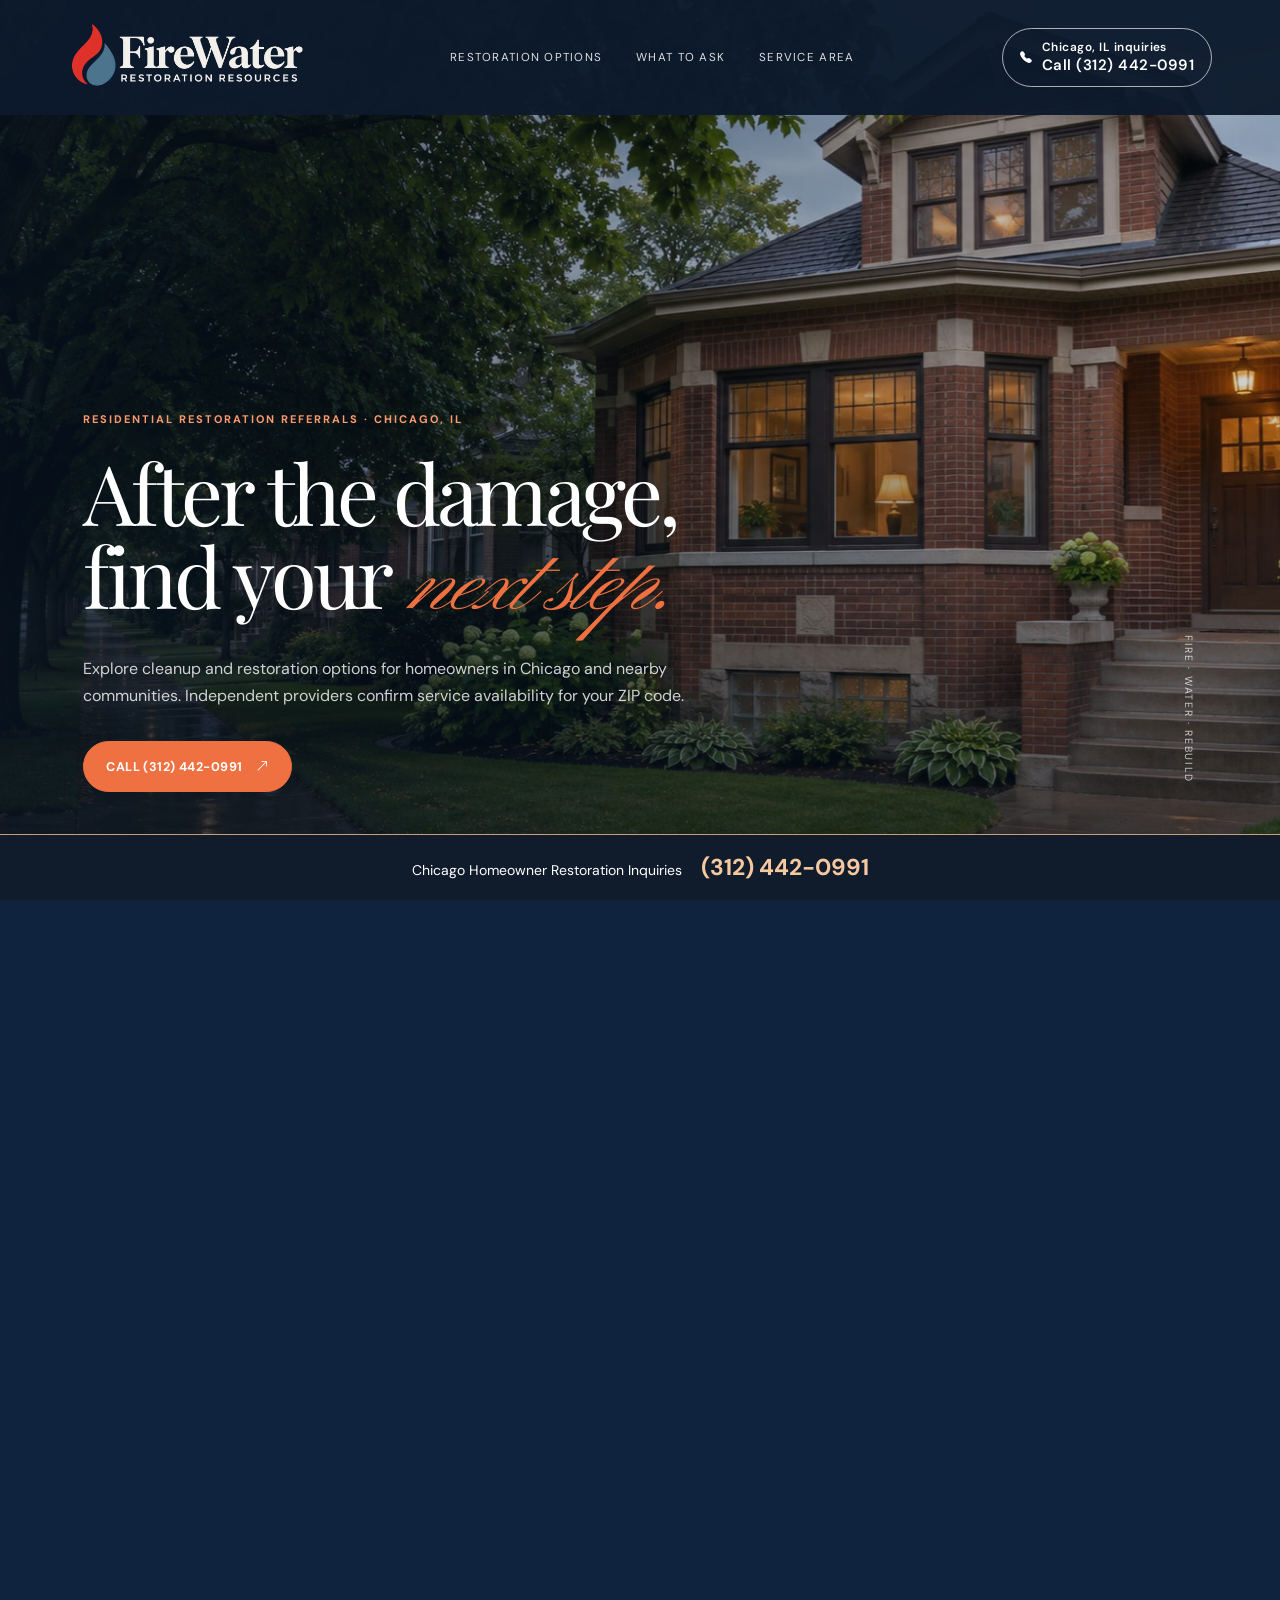
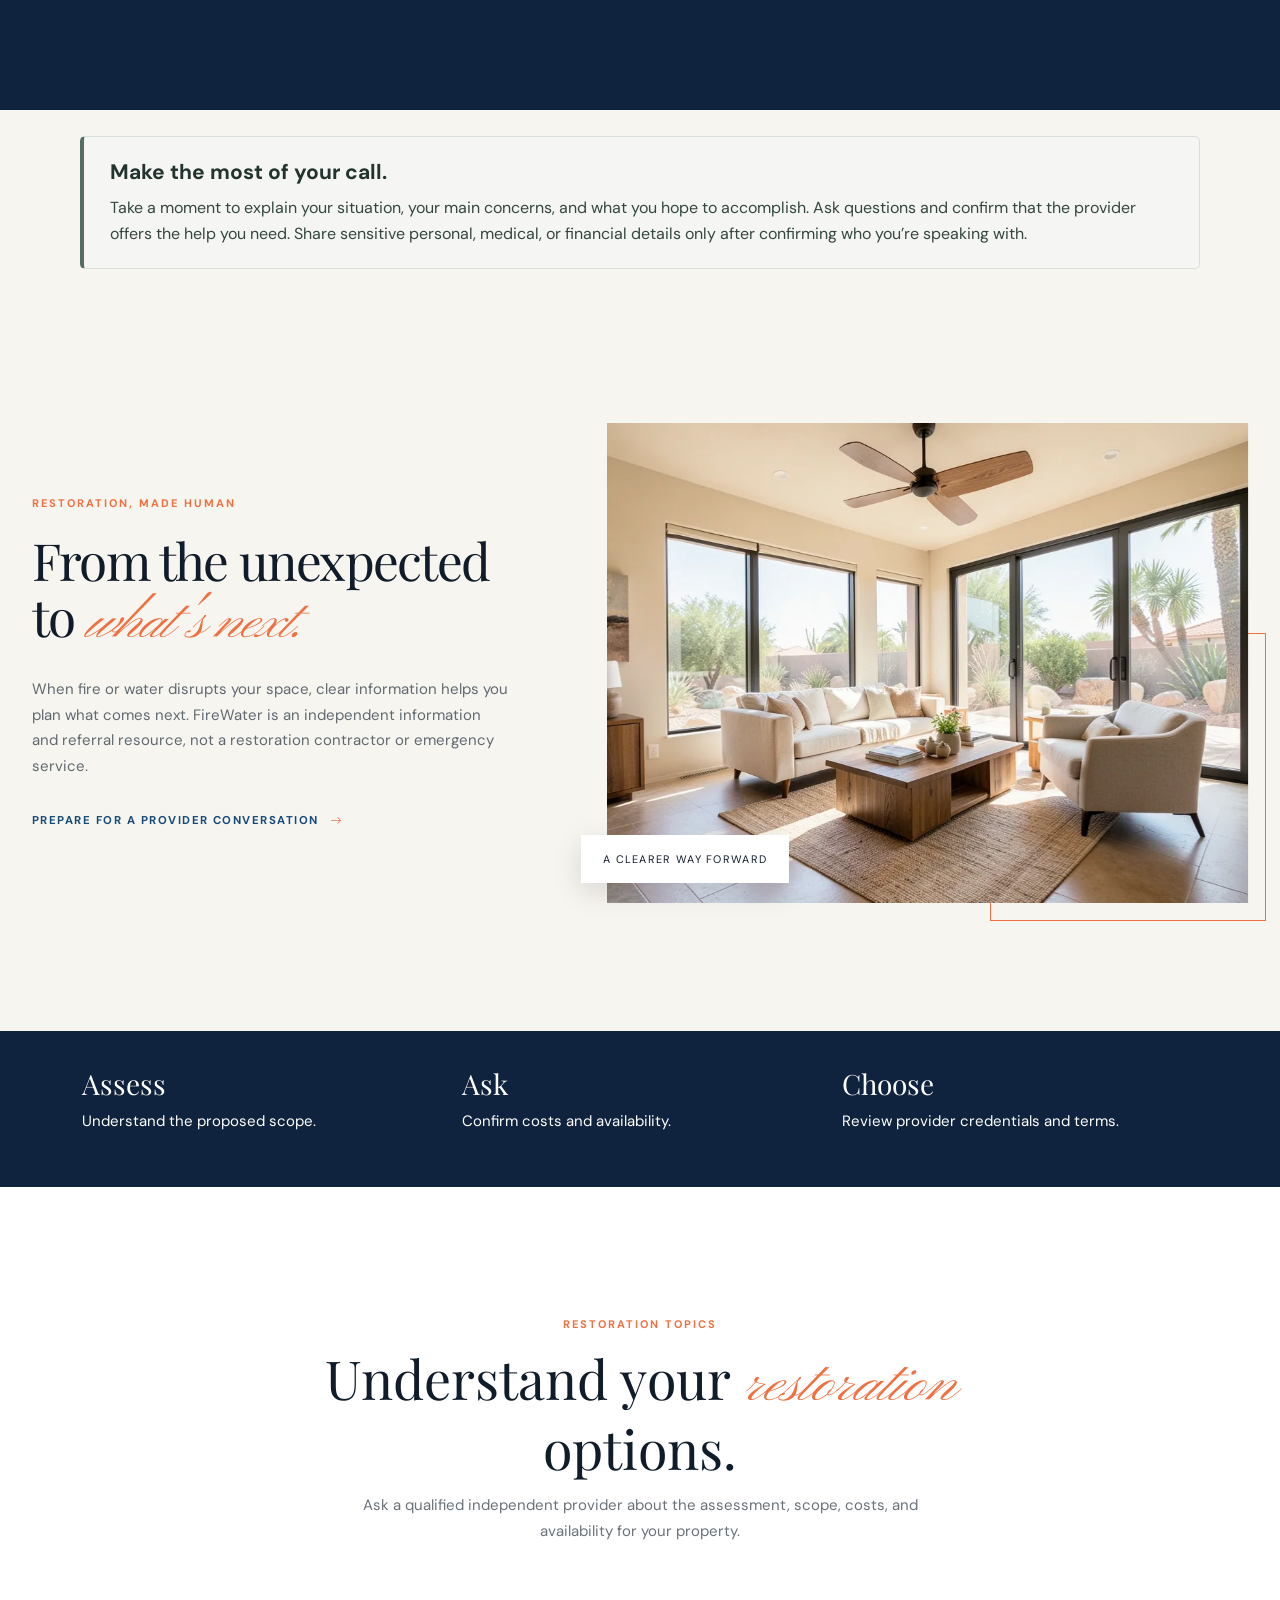
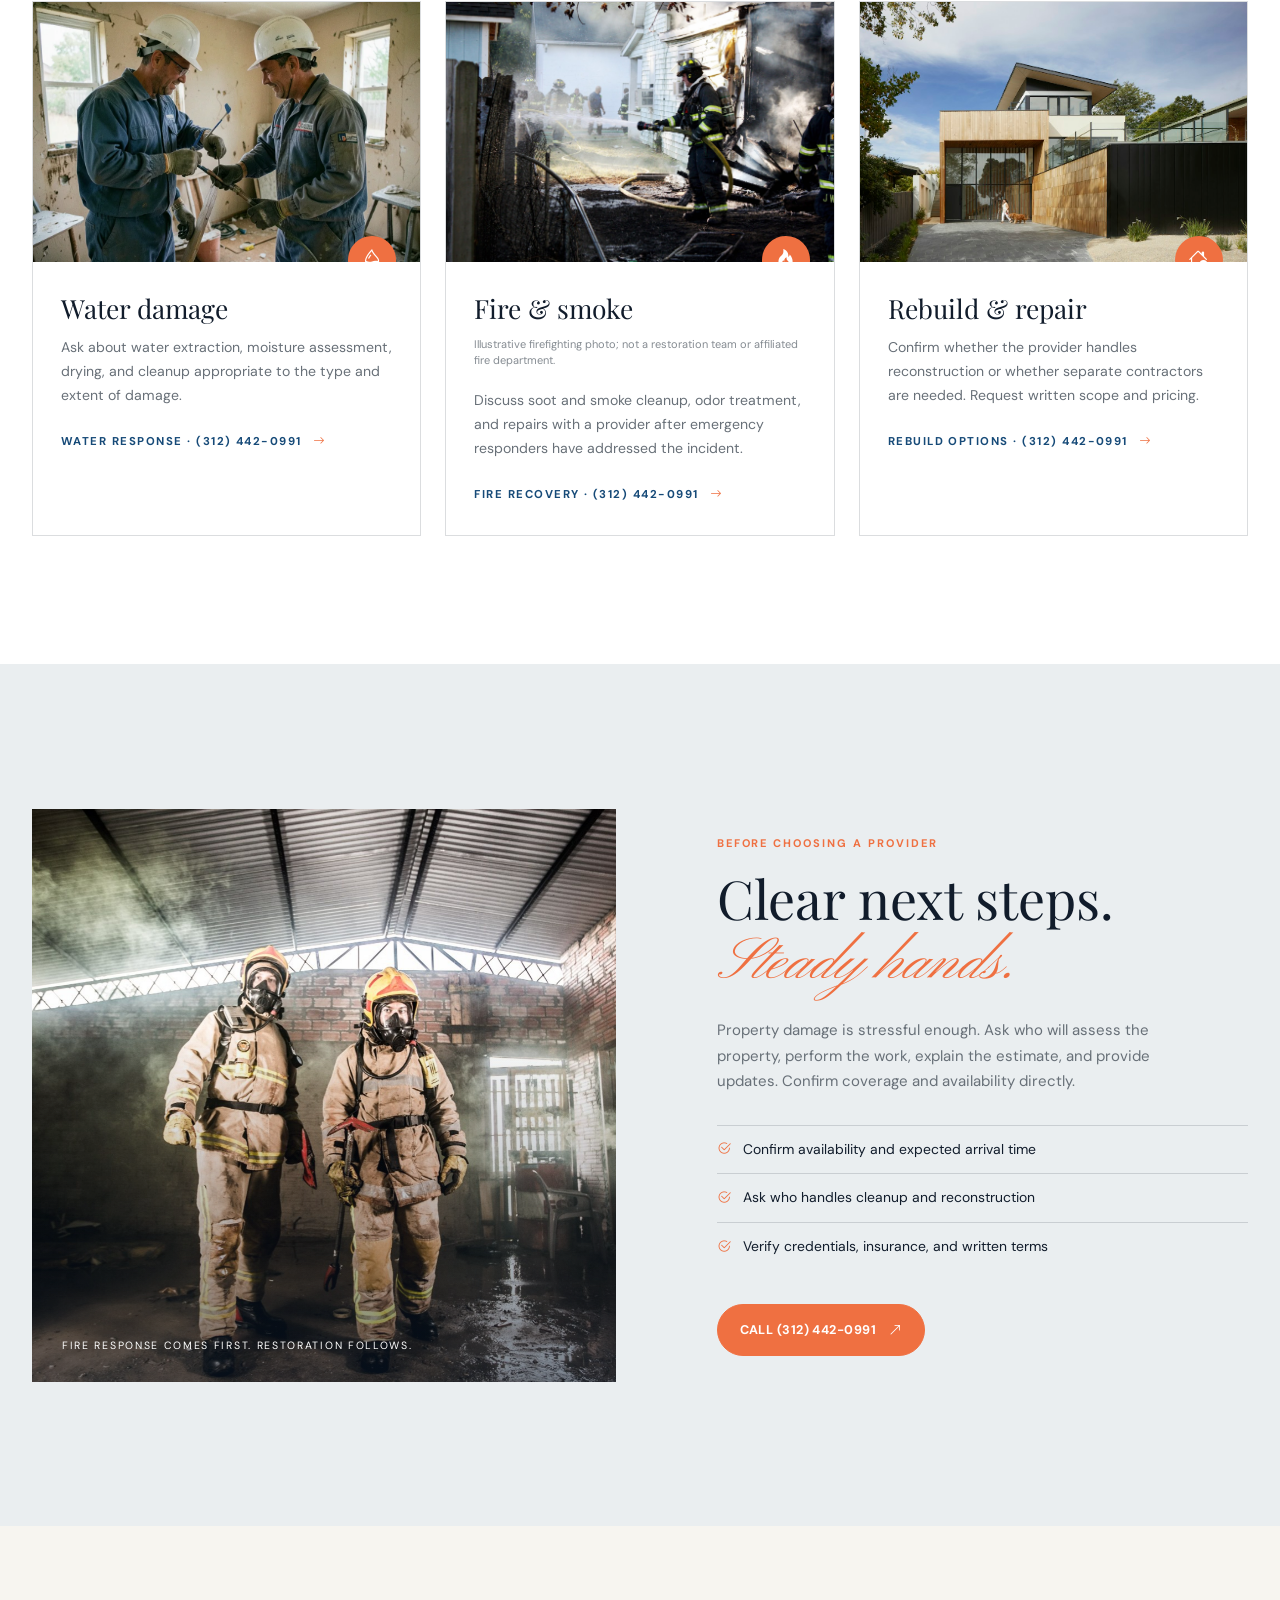
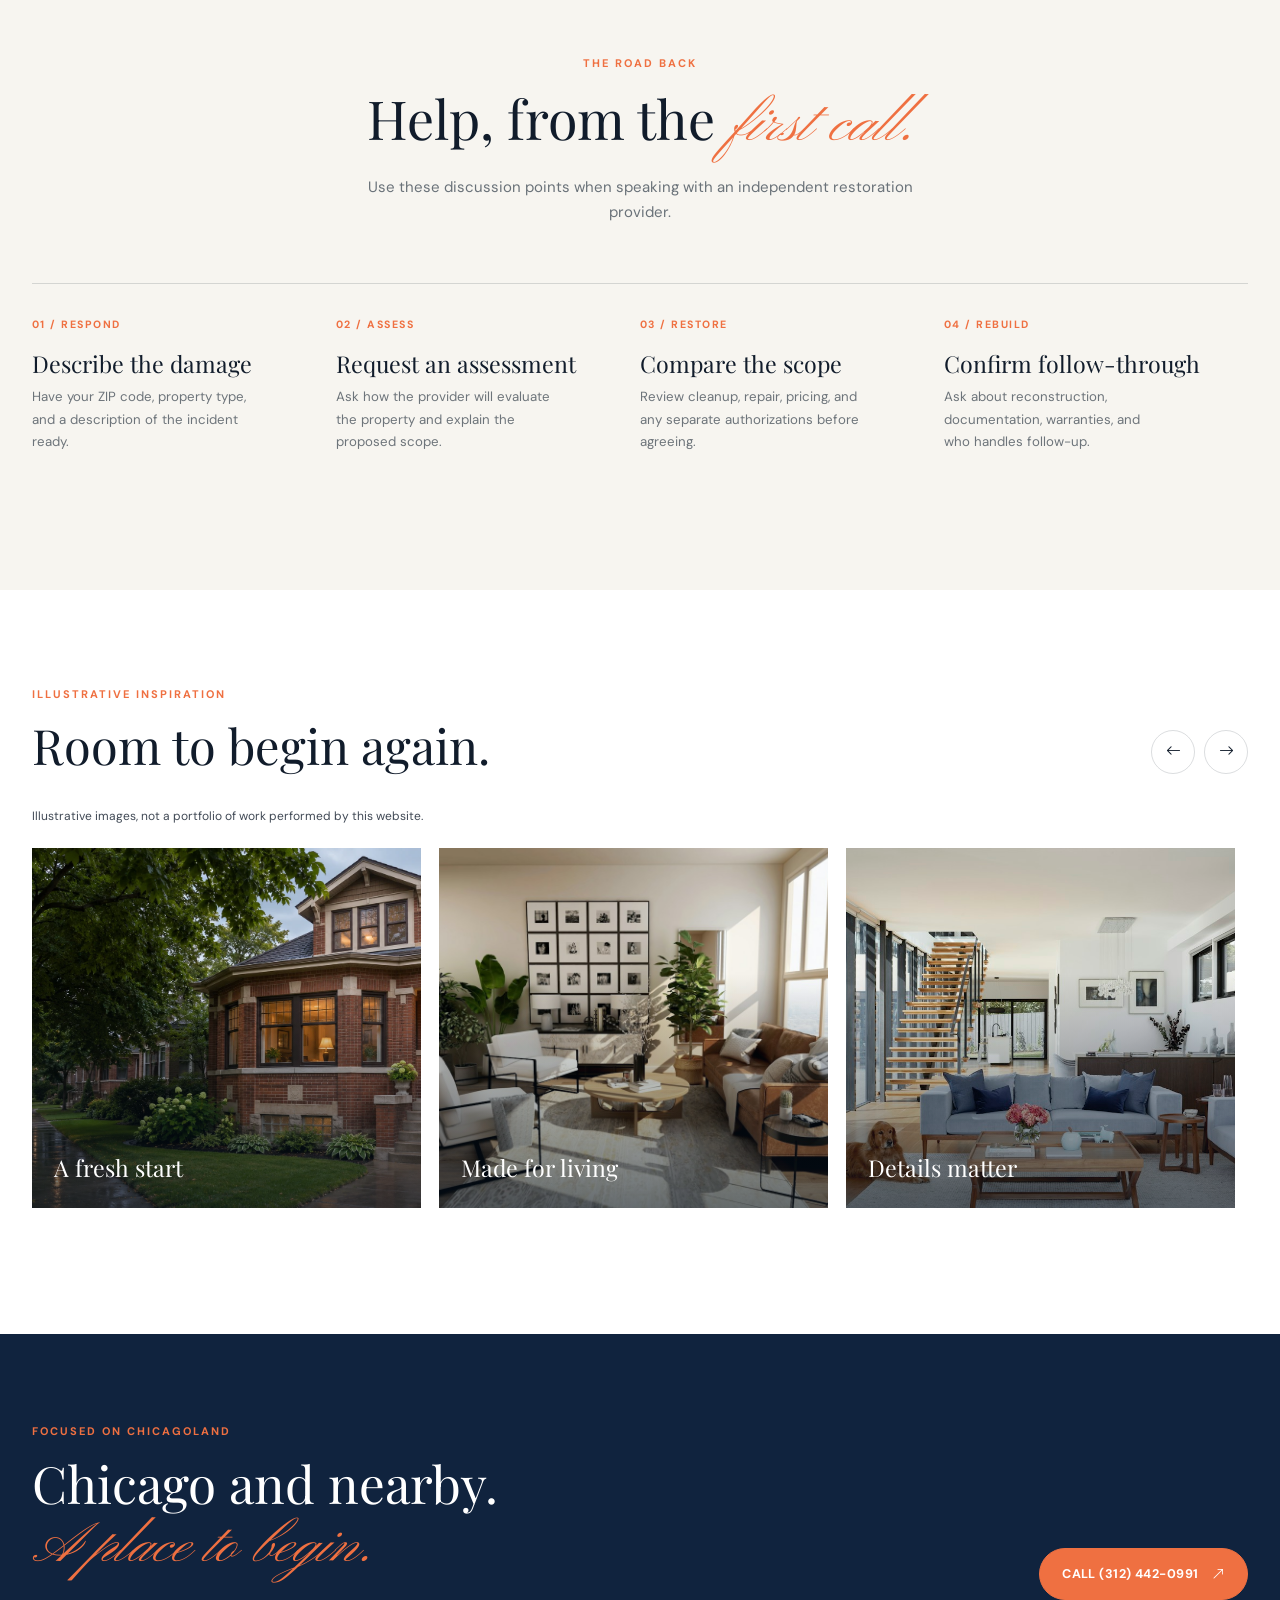
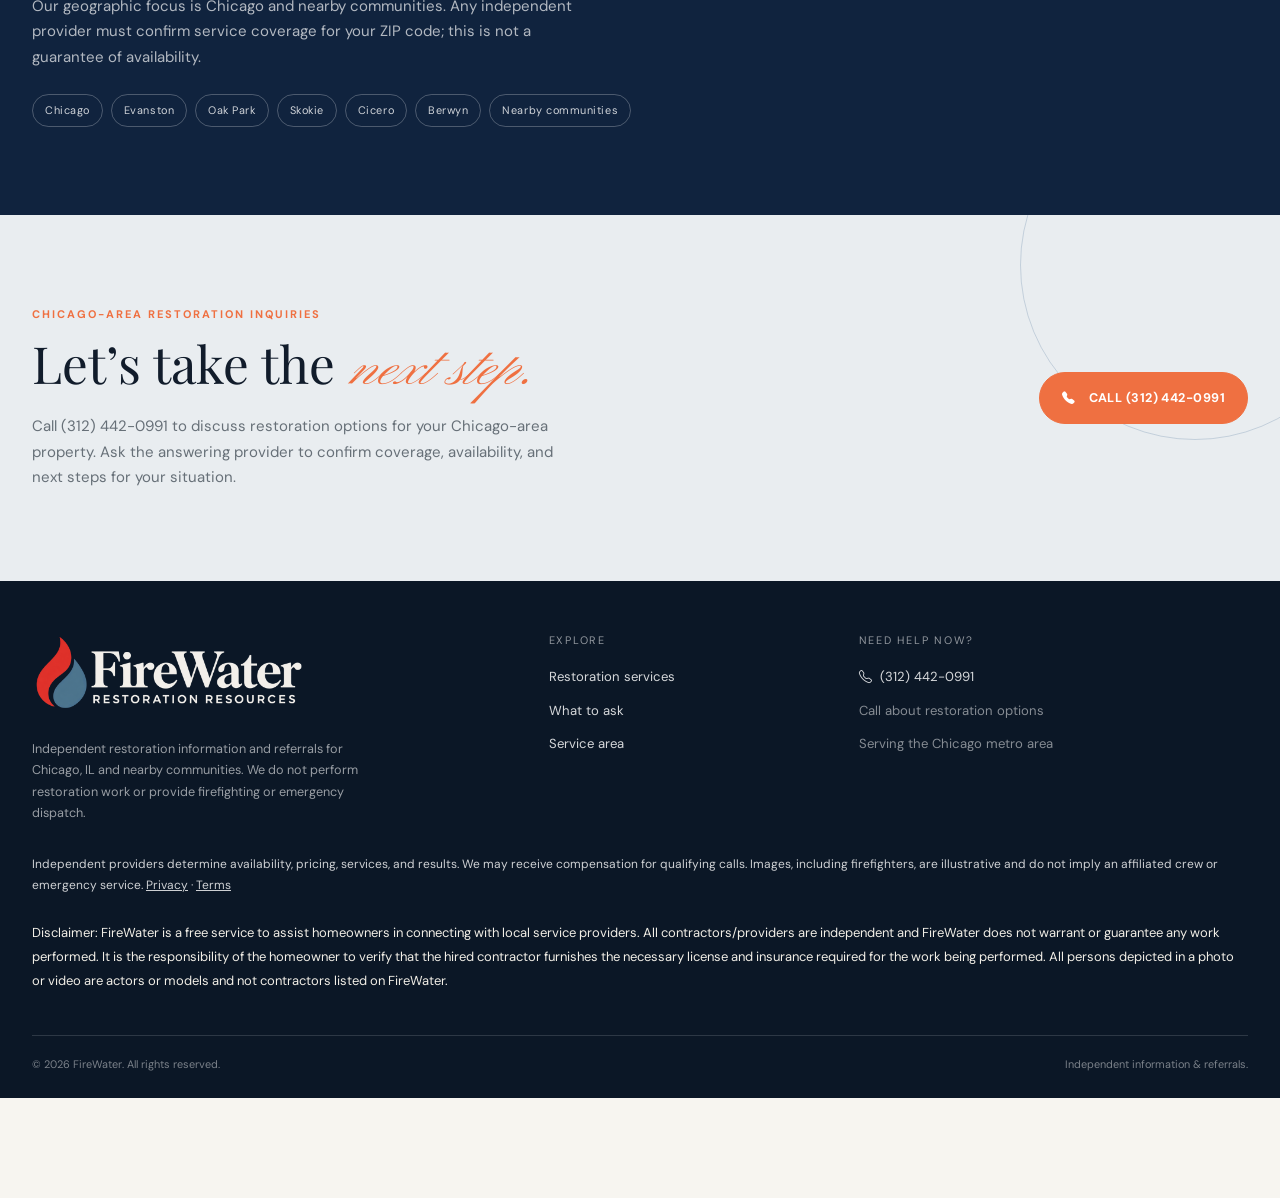
==== commit 96f0224f: "Add files via upload" ====
--- a/index.html
+++ b/index.html
@@ -14,7 +14,7 @@
   
 <link rel="stylesheet" href="css/style.css?v=firewater-logo-1">
 <style id="phone-update">.draft-banner a{display:inline-block;margin-left:15px;color:#f5c89f;font-size:23px;font-weight:700;white-space:nowrap;text-decoration:none}.nav-cta small{font-size:15px;white-space:nowrap}.text-link{white-space:normal}@media(max-width:575px){.draft-banner a{display:block;margin:3px 0 0}.nav-cta small{font-size:13px}}.draft-banner a:focus-visible{outline:2px solid white;outline-offset:3px}</style>
-</head>
+<style id="call-preparation-styles">.call-preparation-note{display:block!important;position:relative!important;inset:auto!important;z-index:1;box-sizing:border-box;width:calc(100% - 40px);max-width:1120px;margin:26px auto!important;padding:22px 26px!important;background:#f5f6f3!important;color:#23342f!important;border:1px solid #d7dfd8;border-left:4px solid #526e60;border-radius:5px;text-align:left!important;font-style:normal;letter-spacing:normal!important}.call-preparation-note h2{font-family:inherit!important;font-size:21px!important;font-weight:700!important;line-height:1.3!important;letter-spacing:normal!important;text-transform:none!important;color:#23342f!important;margin:0 0 9px!important;padding:0!important}.call-preparation-note p{font-family:inherit!important;font-size:16px!important;font-weight:400!important;line-height:1.6!important;letter-spacing:normal!important;text-transform:none!important;color:#34463f!important;max-width:none!important;margin:0!important;padding:0!important}@media(max-width:600px){.call-preparation-note{width:calc(100% - 32px);padding:19px 20px!important;margin:20px auto!important}.call-preparation-note h2{font-size:20px!important}}</style></head>
 <body>
   <nav class="site-nav" aria-label="Main navigation">
     <div class="container-fluid container-wide px-4 px-lg-5 d-flex align-items-center justify-content-between">
@@ -41,7 +41,7 @@
         <div class="hero-meta">Fire · Water · Rebuild</div>
         <div class="hero-scroll">A steady hand, every step</div>
       </div>
-    </section>
+    </section><aside class="call-preparation-note" aria-labelledby="call-preparation-title"><h2 id="call-preparation-title">Make the most of your call.</h2><p>Take a moment to explain your situation, your main concerns, and what you hope to accomplish. Ask questions and confirm that the provider offers the help you need. Share sensitive personal, medical, or financial details only after confirming who you’re speaking with.</p></aside>
 
     <section class="intro-section section-pad">
       <div class="container container-wide">
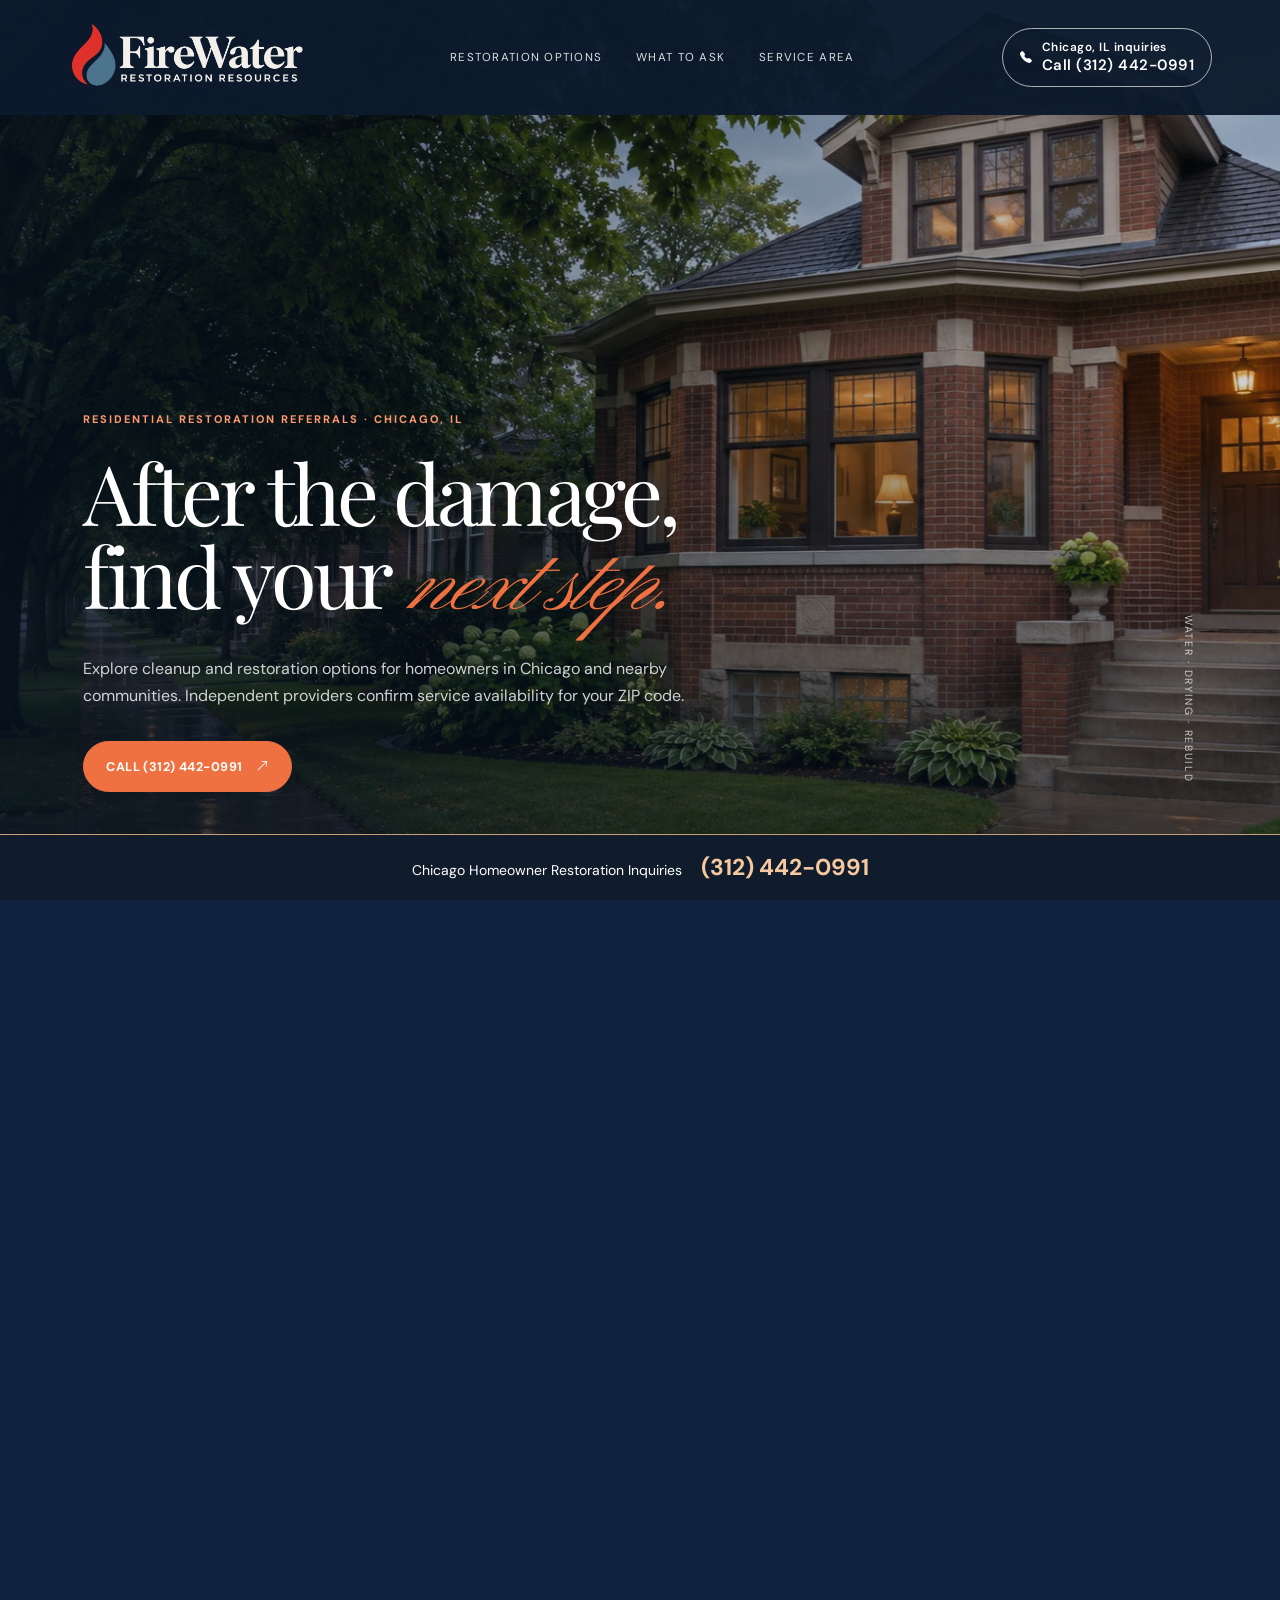
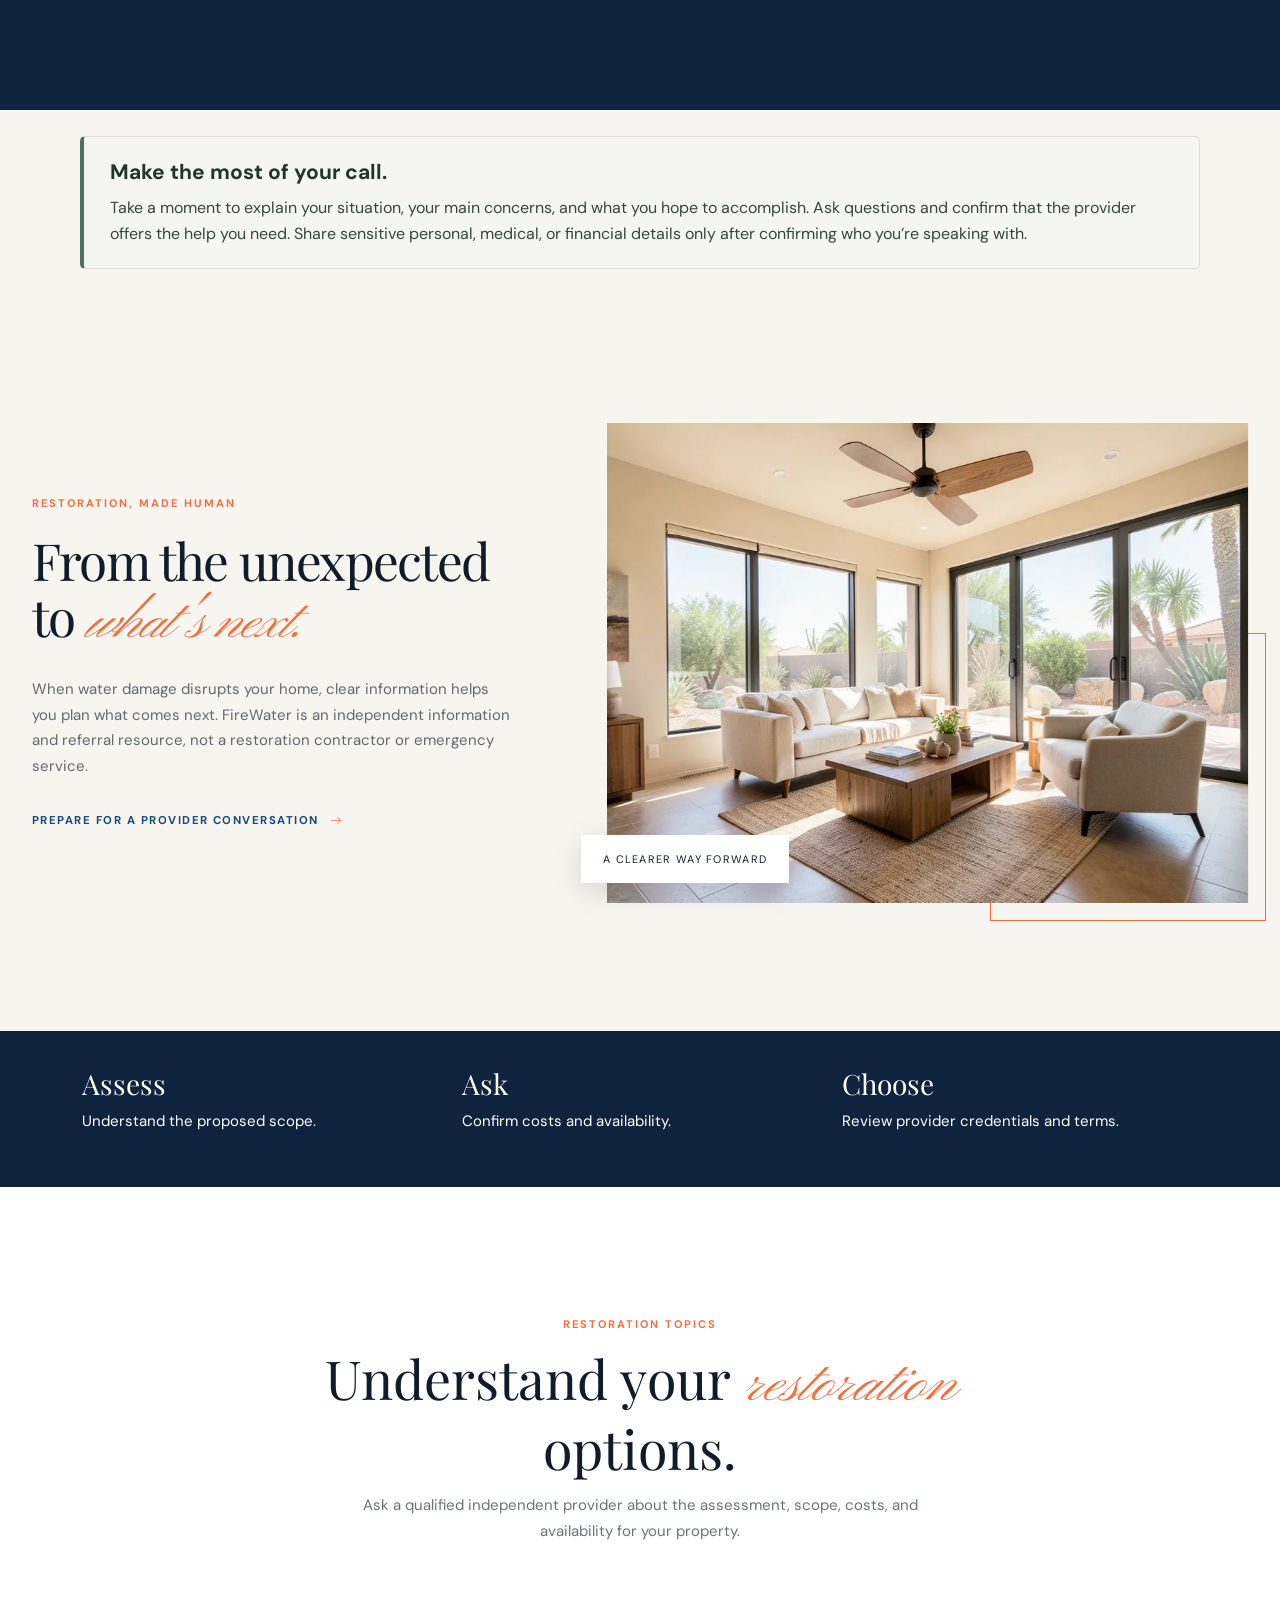
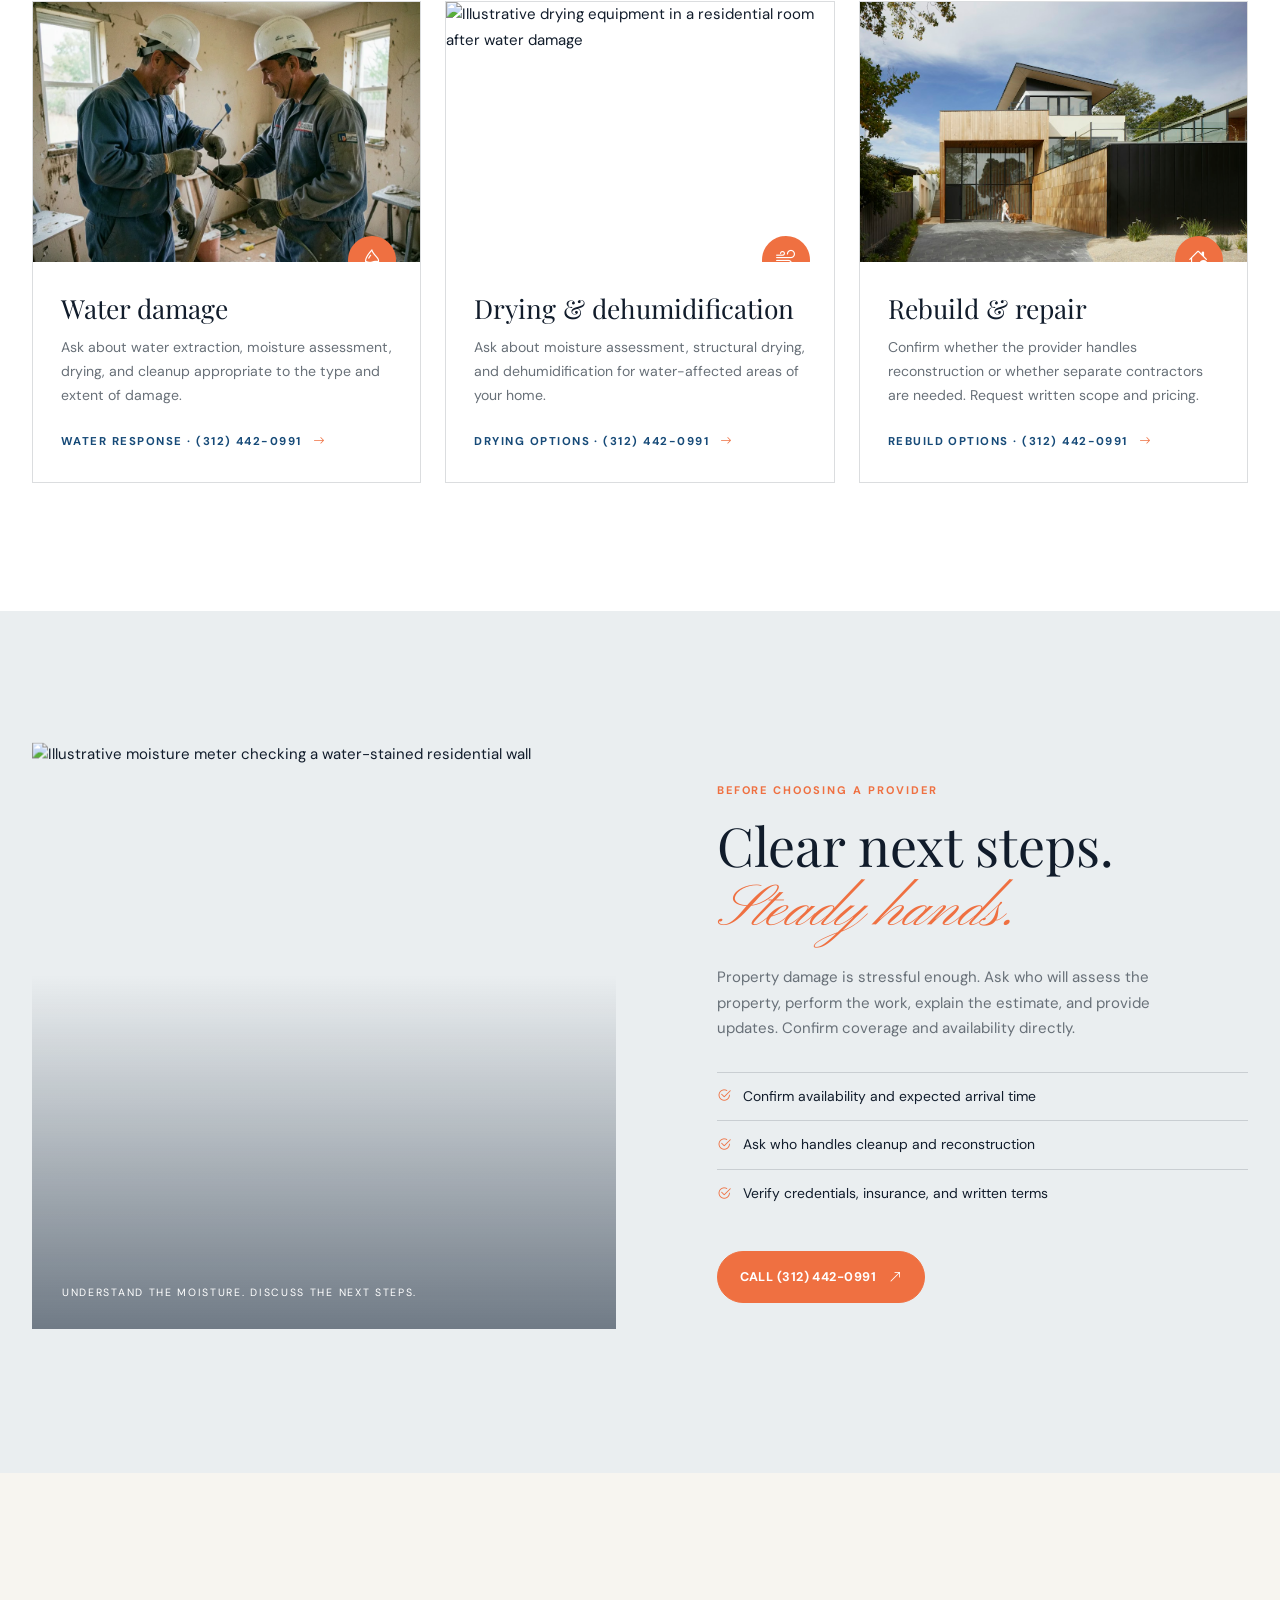
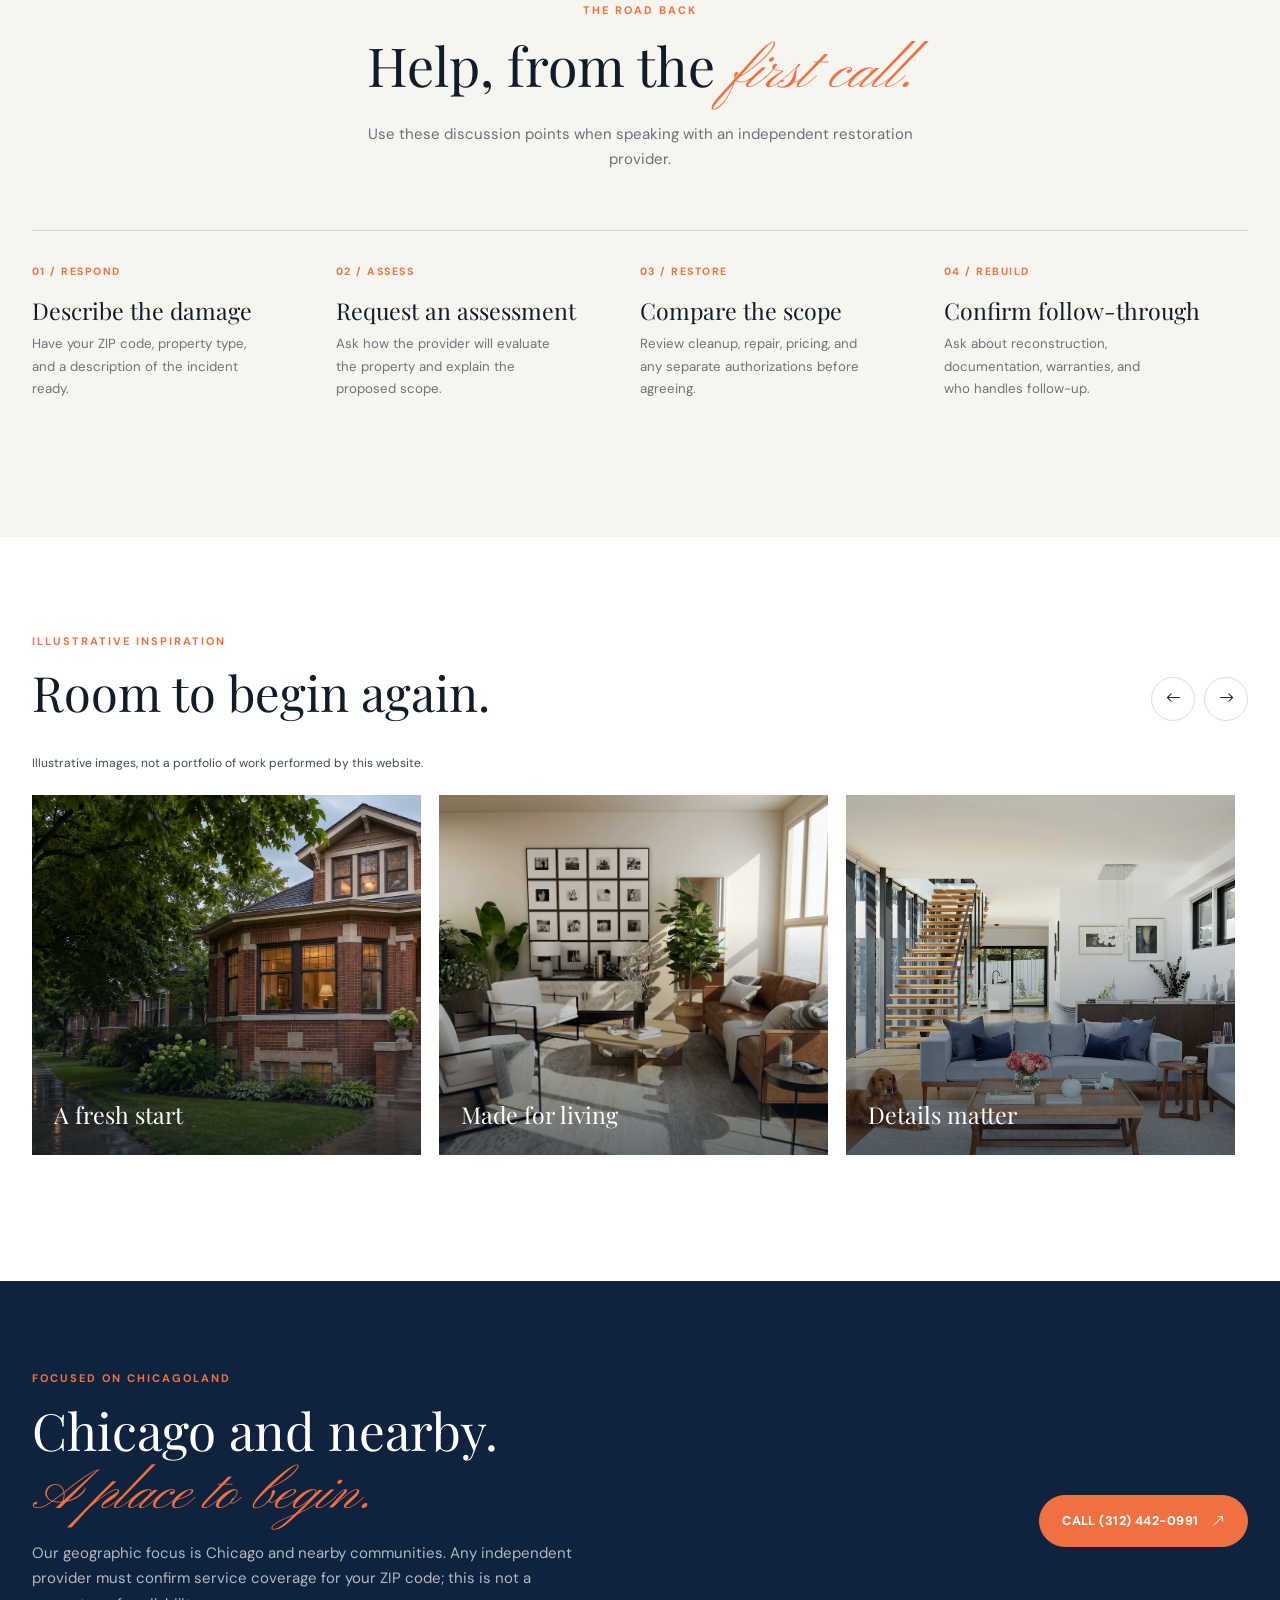
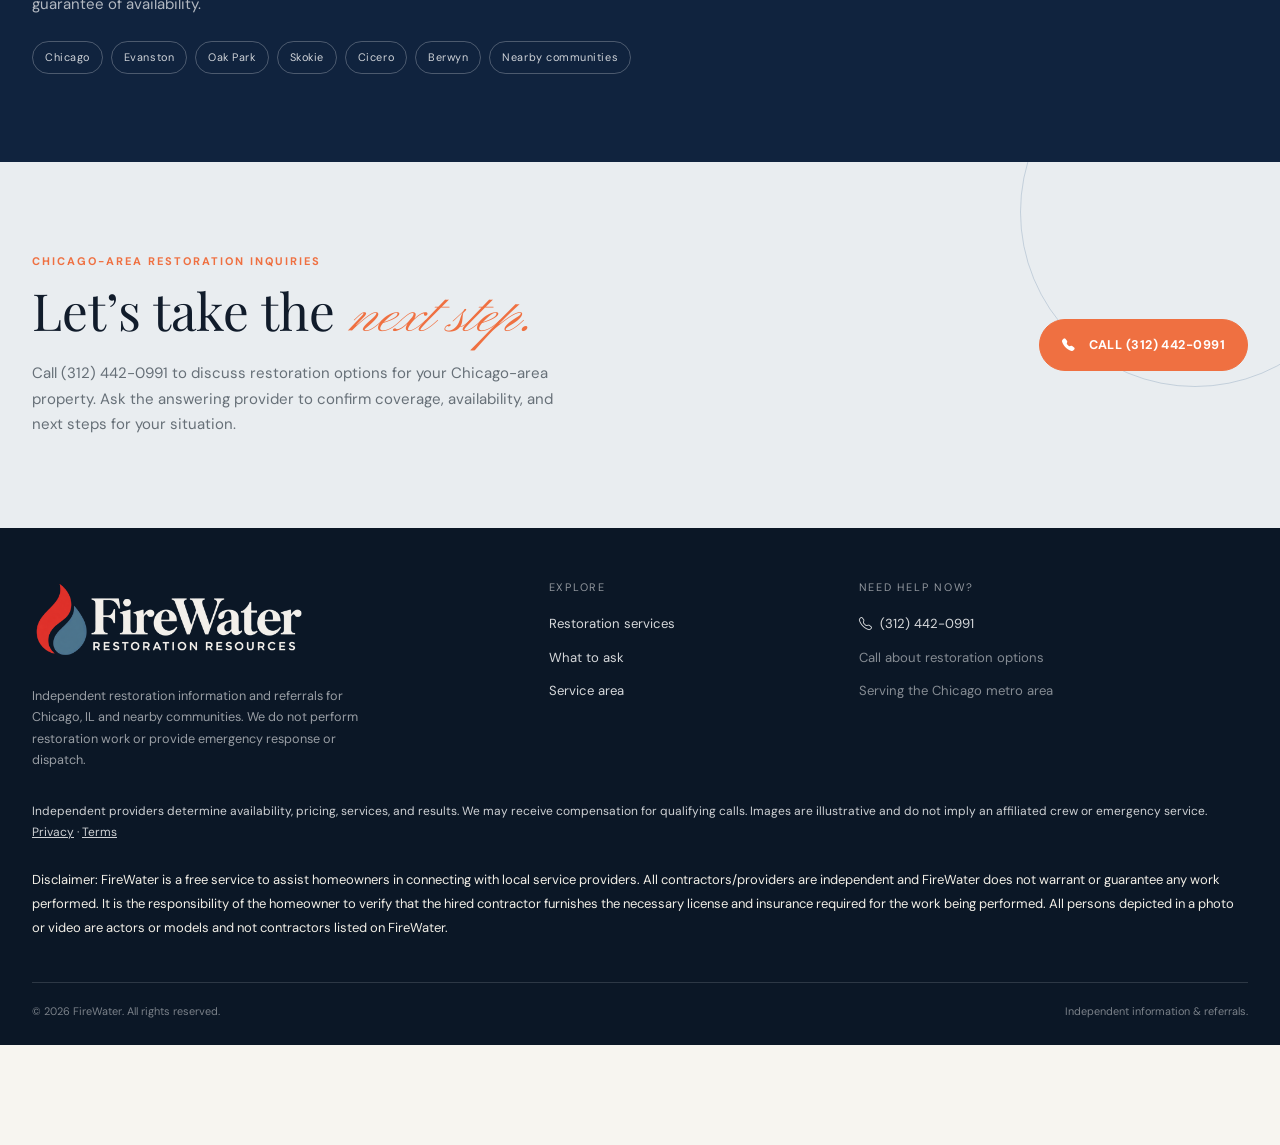
==== commit a092e12c: "Add files via upload" ====
--- a/index.html
+++ b/index.html
@@ -4,15 +4,15 @@
   <meta charset="utf-8">
   <meta name="viewport" content="width=device-width, initial-scale=1">
   <meta name="theme-color" content="#101b2b">
-  <meta name="description" content="Residential fire and water damage restoration information and referrals for Chicago homeowners and nearby communities.">
-  <title>Chicago Fire &amp; Water Damage Restoration Referrals | FireWater</title>
+  <meta name="description" content="Residential water damage restoration information and referrals for Chicago homeowners and nearby communities.">
+  <title>Chicago Water Damage Restoration Referrals | FireWater</title>
   <link rel="preconnect" href="https://fonts.googleapis.com">
   <link rel="preconnect" href="https://fonts.gstatic.com" crossorigin>
   <link href="https://fonts.googleapis.com/css2?family=DM+Sans:wght@400;500;600;700&family=Playfair+Display:wght@400;500;600&family=Pinyon+Script&display=swap" rel="stylesheet">
   <link href="https://cdn.jsdelivr.net/npm/bootstrap@5.3.3/dist/css/bootstrap.min.css" rel="stylesheet">
   <link href="https://cdn.jsdelivr.net/npm/bootstrap-icons@1.11.3/font/bootstrap-icons.min.css" rel="stylesheet">
   
-<link rel="stylesheet" href="css/style.css?v=firewater-logo-1">
+<link rel="stylesheet" href="css/style.css?v=water-only-2">
 <style id="phone-update">.draft-banner a{display:inline-block;margin-left:15px;color:#f5c89f;font-size:23px;font-weight:700;white-space:nowrap;text-decoration:none}.nav-cta small{font-size:15px;white-space:nowrap}.text-link{white-space:normal}@media(max-width:575px){.draft-banner a{display:block;margin:3px 0 0}.nav-cta small{font-size:13px}}.draft-banner a:focus-visible{outline:2px solid white;outline-offset:3px}</style>
 <style id="call-preparation-styles">.call-preparation-note{display:block!important;position:relative!important;inset:auto!important;z-index:1;box-sizing:border-box;width:calc(100% - 40px);max-width:1120px;margin:26px auto!important;padding:22px 26px!important;background:#f5f6f3!important;color:#23342f!important;border:1px solid #d7dfd8;border-left:4px solid #526e60;border-radius:5px;text-align:left!important;font-style:normal;letter-spacing:normal!important}.call-preparation-note h2{font-family:inherit!important;font-size:21px!important;font-weight:700!important;line-height:1.3!important;letter-spacing:normal!important;text-transform:none!important;color:#23342f!important;margin:0 0 9px!important;padding:0!important}.call-preparation-note p{font-family:inherit!important;font-size:16px!important;font-weight:400!important;line-height:1.6!important;letter-spacing:normal!important;text-transform:none!important;color:#34463f!important;max-width:none!important;margin:0!important;padding:0!important}@media(max-width:600px){.call-preparation-note{width:calc(100% - 32px);padding:19px 20px!important;margin:20px auto!important}.call-preparation-note h2{font-size:20px!important}}</style></head>
 <body>
@@ -27,7 +27,7 @@
   </nav>
 
   <main id="top">
-    <section class="hero" aria-label="Fire and water restoration referrals in Chicago, Illinois">
+    <section class="hero" aria-label="Water damage restoration referrals in Chicago, Illinois">
       <div class="hero-sticky">
         <img class="hero-photo first" src="assets/chicago-brick-home.webp" alt="Illustrative Chicago-style brick home on a tree-lined street">
         <img class="hero-photo second" src="assets/img-2.webp" alt="Carefully rebuilt home interior filled with soft light">
@@ -38,7 +38,7 @@
           <p>Explore cleanup and restoration options for homeowners in Chicago and nearby communities. Independent providers confirm service availability for your ZIP code.</p>
           <a class="btn-warm" href="tel:+13124420991">CALL (312) 442-0991 <i class="bi bi-arrow-up-right" aria-hidden="true"></i></a>
         </div>
-        <div class="hero-meta">Fire · Water · Rebuild</div>
+        <div class="hero-meta">Water · Drying · Rebuild</div>
         <div class="hero-scroll">A steady hand, every step</div>
       </div>
     </section><aside class="call-preparation-note" aria-labelledby="call-preparation-title"><h2 id="call-preparation-title">Make the most of your call.</h2><p>Take a moment to explain your situation, your main concerns, and what you hope to accomplish. Ask questions and confirm that the provider offers the help you need. Share sensitive personal, medical, or financial details only after confirming who you’re speaking with.</p></aside>
@@ -50,7 +50,7 @@
             <div class="intro-copy">
               <div class="eyebrow">Restoration, made human</div>
               <h2>From the unexpected to <em class="script">what's next.</em></h2>
-              <p>When fire or water disrupts your space, clear information helps you plan what comes next. FireWater is an independent information and referral resource, not a restoration contractor or emergency service.</p>
+              <p>When water damage disrupts your home, clear information helps you plan what comes next. FireWater is an independent information and referral resource, not a restoration contractor or emergency service.</p>
               <a class="text-link mt-3" href="#approach">Prepare for a provider conversation <i class="bi bi-arrow-right" aria-hidden="true"></i></a>
             </div>
           </div>
@@ -89,13 +89,13 @@
           <div class="col-md-4 reveal">
             <article class="service-card">
               <div class="service-img-wrap">
-                <img class="service-img" src="assets/firefighters-house-fire.jpg" alt="Firefighter using a hose at a fire-damaged house">
-                <span class="service-icon"><i class="bi bi-fire" aria-hidden="true"></i></span>
+                <img class="service-img" src="assets/residential-structural-drying.webp" alt="Illustrative drying equipment in a residential room after water damage">
+                <span class="service-icon"><i class="bi bi-wind" aria-hidden="true"></i></span>
               </div>
               <div class="service-body">
-                <h3>Fire &amp; smoke</h3><p class="illustration-note">Illustrative firefighting photo; not a restoration team or affiliated fire department.</p>
-                <p>Discuss soot and smoke cleanup, odor treatment, and repairs with a provider after emergency responders have addressed the incident.</p>
-                <a class="text-link" href="tel:+13124420991">Fire recovery · (312) 442-0991 <i class="bi bi-arrow-right" aria-hidden="true"></i></a>
+                <h3>Drying &amp; dehumidification</h3>
+                <p>Ask about moisture assessment, structural drying, and dehumidification for water-affected areas of your home.</p>
+                <a class="text-link" href="tel:+13124420991">Drying options · (312) 442-0991 <i class="bi bi-arrow-right" aria-hidden="true"></i></a>
               </div>
             </article>
           </div>
@@ -121,8 +121,8 @@
         <div class="row align-items-center g-lg-5">
           <div class="col-lg-6 reveal">
             <figure class="promise-photo">
-              <img class="parallax" src="assets/firefighters-interior.jpg" alt="Two firefighters wearing protective equipment inside a smoke-filled building">
-              <figcaption class="promise-label">Fire response comes first. Restoration follows.</figcaption>
+              <img class="parallax" src="assets/wall-moisture-inspection.webp" alt="Illustrative moisture meter checking a water-stained residential wall">
+              <figcaption class="promise-label">Understand the moisture. Discuss the next steps.</figcaption>
             </figure>
           </div>
           <div class="col-lg-6 reveal">
@@ -209,7 +209,7 @@
       <div class="row gy-4">
         <div class="col-lg-5">
           <a class="brand footer-brand" href="#top"><img class="brand-logo" src="assets/firewater-logo-light.png" alt="FireWater — Restoration Resources" width="912" height="300"></a>
-          <p class="footer-copy">Independent restoration information and referrals for Chicago, IL and nearby communities. We do not perform restoration work or provide firefighting or emergency dispatch.</p>
+          <p class="footer-copy">Independent restoration information and referrals for Chicago, IL and nearby communities. We do not perform restoration work or provide emergency response or dispatch.</p>
         </div>
         <div class="col-6 col-lg-3">
           <div class="footer-title">Explore</div>
@@ -220,7 +220,7 @@
           <ul class="footer-links"><li><a href="tel:+13124420991"><i class="bi bi-telephone me-2" aria-hidden="true"></i>(312) 442-0991</a></li><li><span class="text-white-50 small">Call about restoration options</span></li><li><span class="text-white-50 small">Serving the Chicago metro area</span></li></ul>
         </div>
       </div>
-      <p class="referral-disclosure">Independent providers determine availability, pricing, services, and results. We may receive compensation for qualifying calls. Images, including firefighters, are illustrative and do not imply an affiliated crew or emergency service. <a href="privacy.html">Privacy</a> · <a href="terms.html">Terms</a></p><p class="required-service-disclaimer" style="font-size:13px;line-height:1.85;color:#f1eee6;margin:24px 0">Disclaimer: FireWater is a free service to assist homeowners in connecting with local service providers. All contractors/providers are independent and FireWater does not warrant or guarantee any work performed. It is the responsibility of the homeowner to verify that the hired contractor furnishes the necessary license and insurance required for the work being performed. All persons depicted in a photo or video are actors or models and not contractors listed on FireWater.</p><div class="footer-bottom"><span>© 2026 FireWater. All rights reserved.</span><span>Independent information &amp; referrals.</span></div>
+      <p class="referral-disclosure">Independent providers determine availability, pricing, services, and results. We may receive compensation for qualifying calls. Images are illustrative and do not imply an affiliated crew or emergency service. <a href="privacy.html">Privacy</a> · <a href="terms.html">Terms</a></p><p class="required-service-disclaimer" style="font-size:13px;line-height:1.85;color:#f1eee6;margin:24px 0">Disclaimer: FireWater is a free service to assist homeowners in connecting with local service providers. All contractors/providers are independent and FireWater does not warrant or guarantee any work performed. It is the responsibility of the homeowner to verify that the hired contractor furnishes the necessary license and insurance required for the work being performed. All persons depicted in a photo or video are actors or models and not contractors listed on FireWater.</p><div class="footer-bottom"><span>© 2026 FireWater. All rights reserved.</span><span>Independent information &amp; referrals.</span></div>
     </div>
   </footer>
 
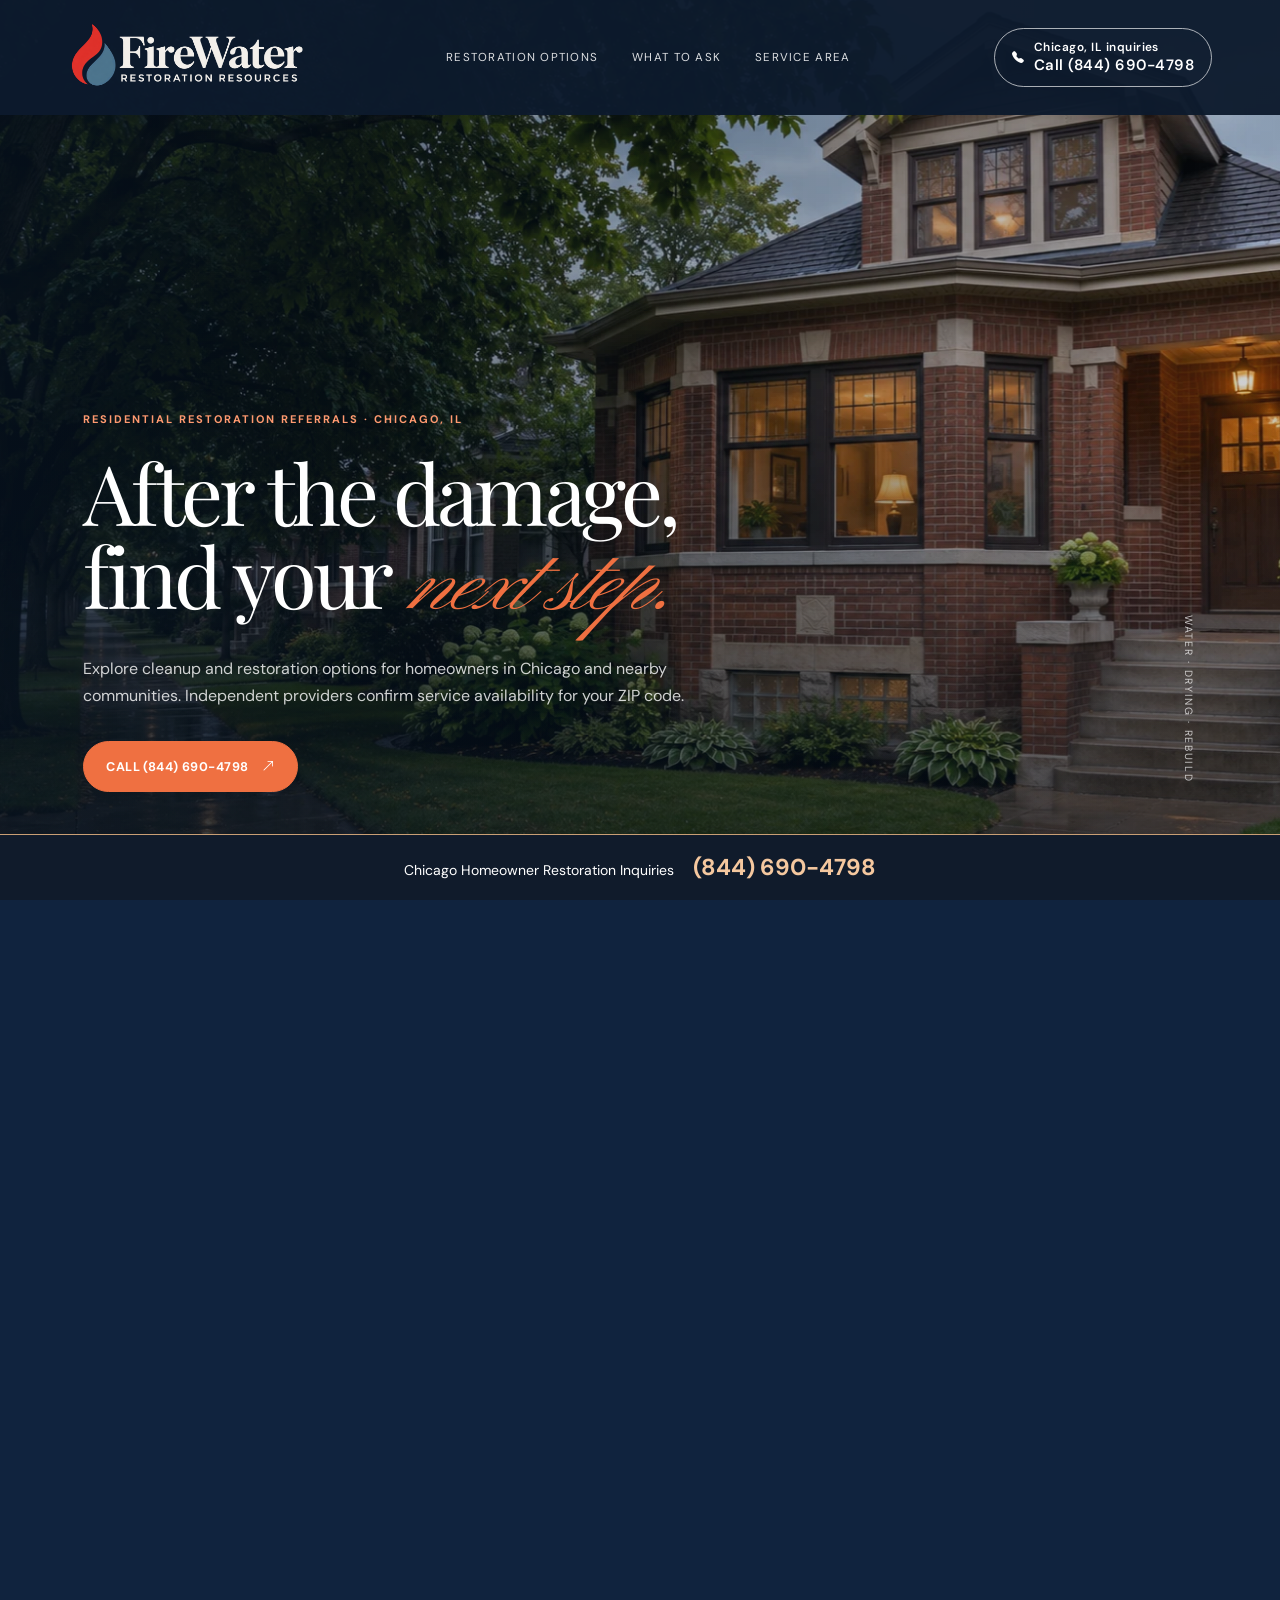
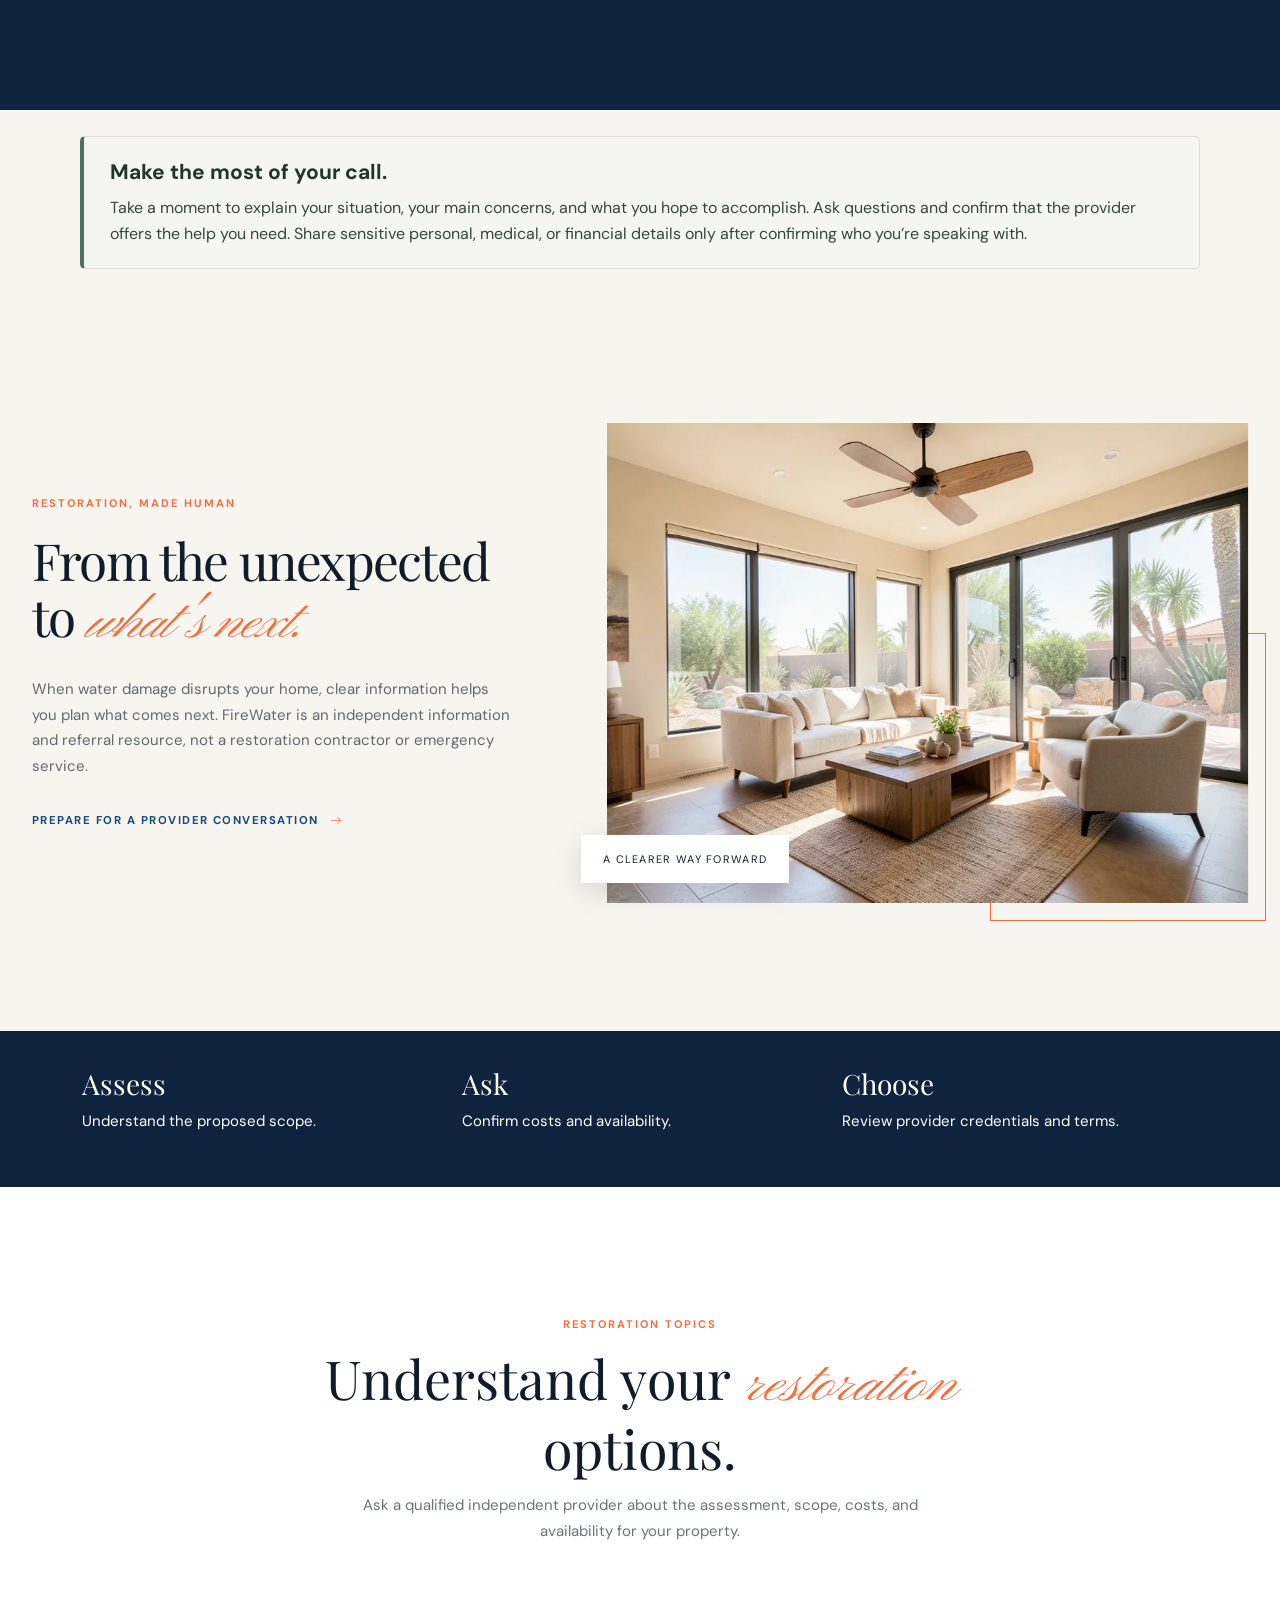
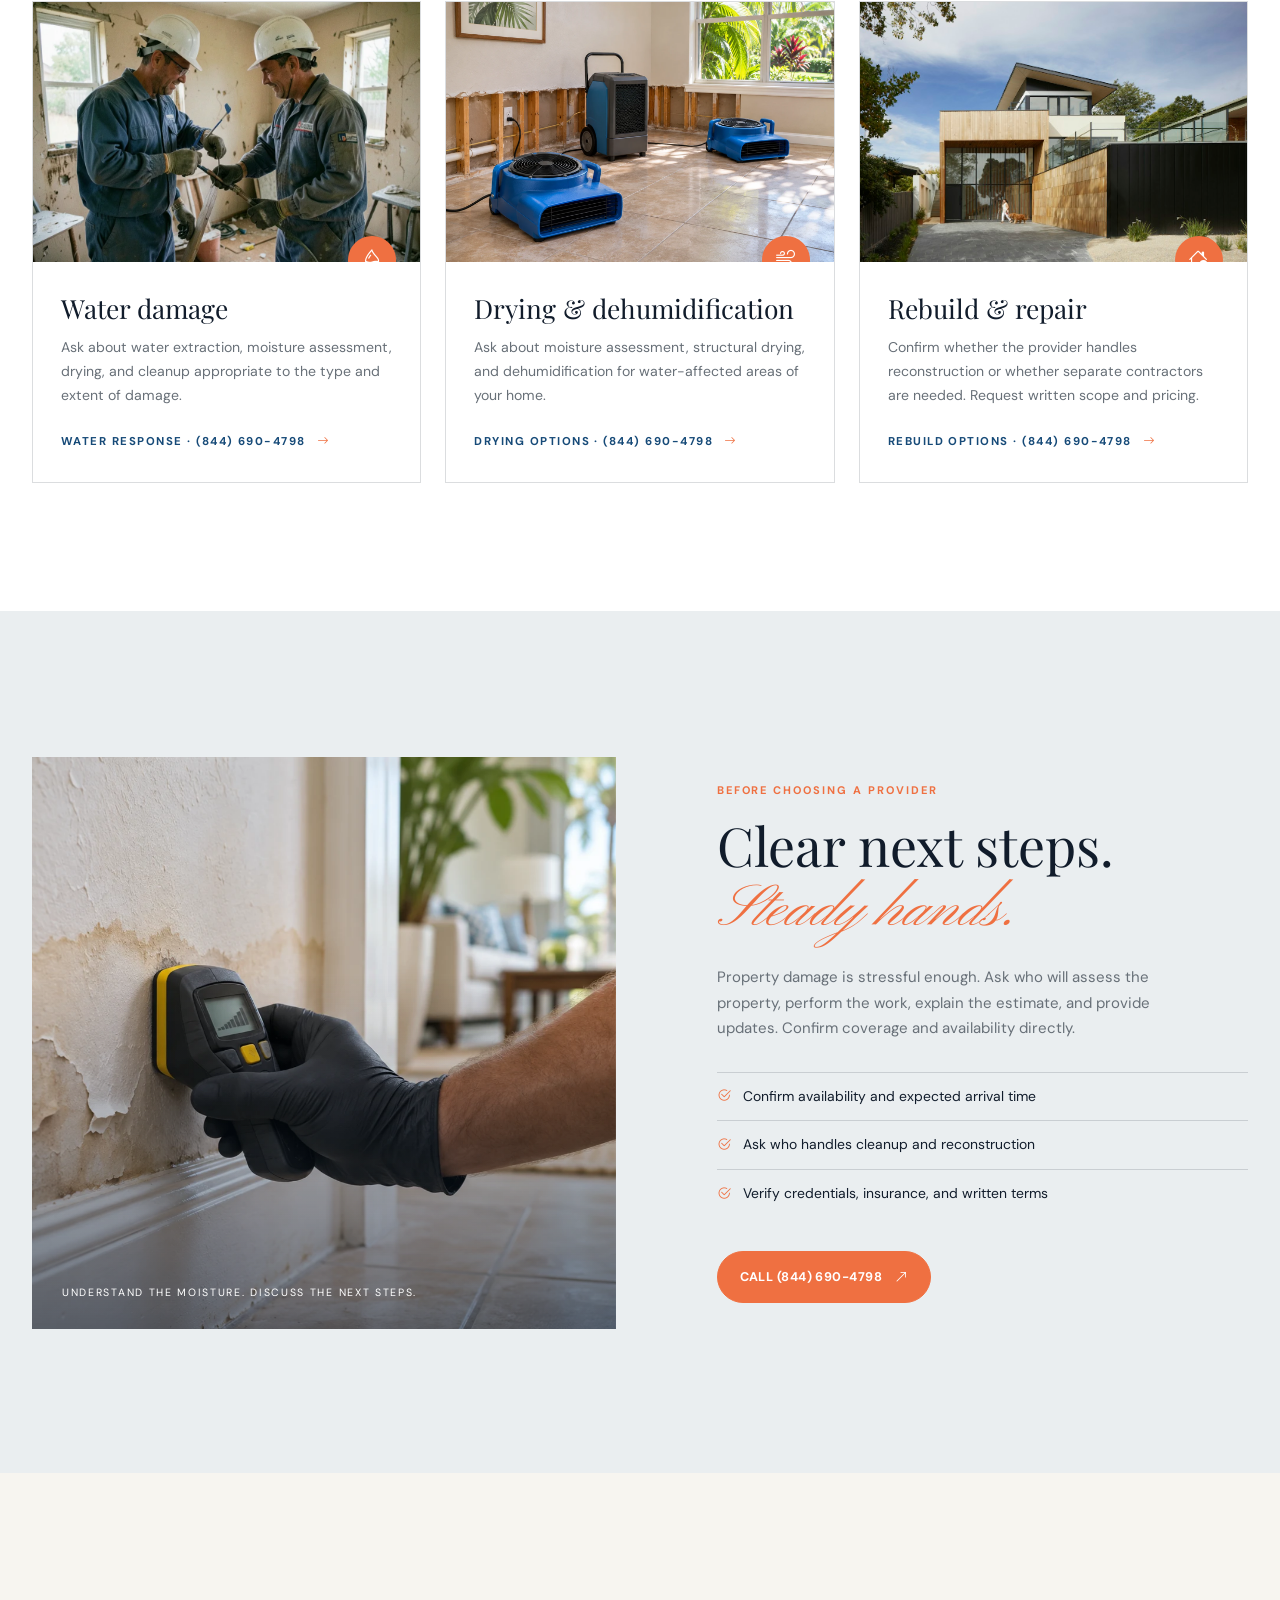
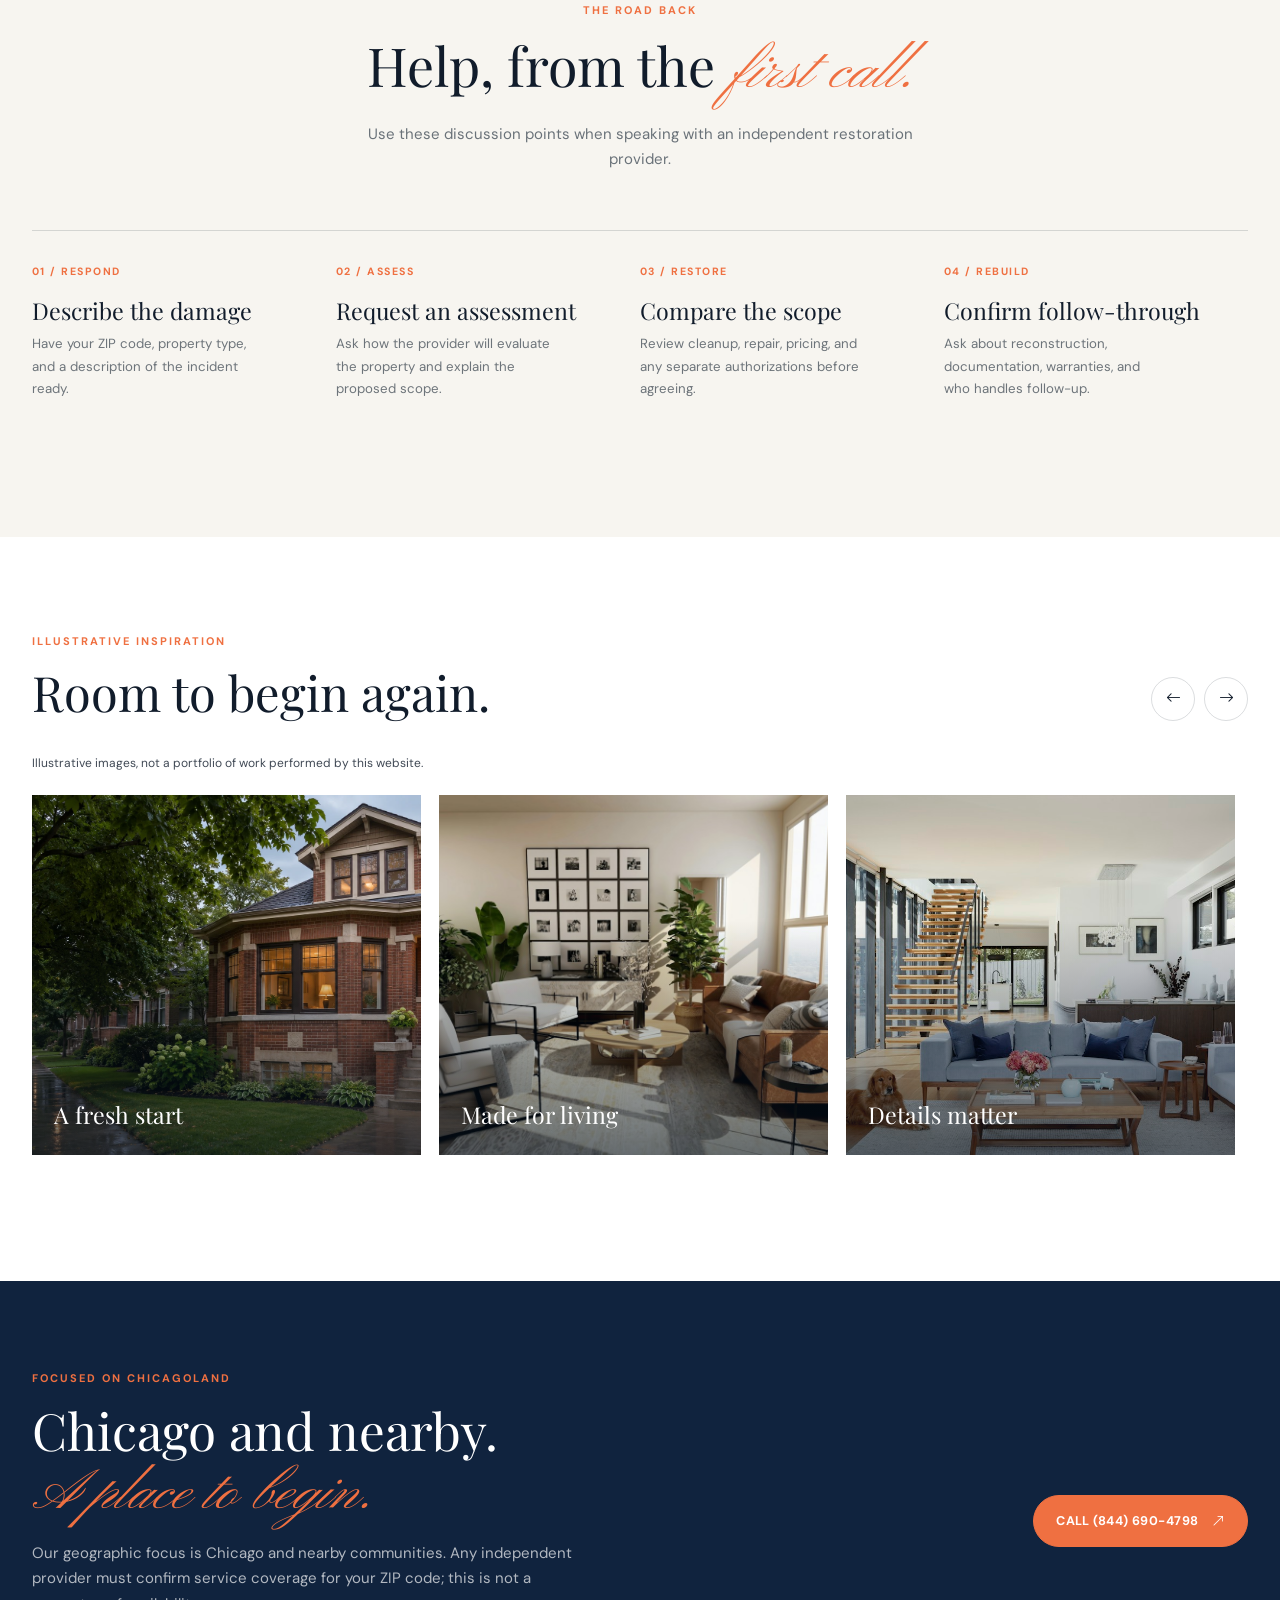
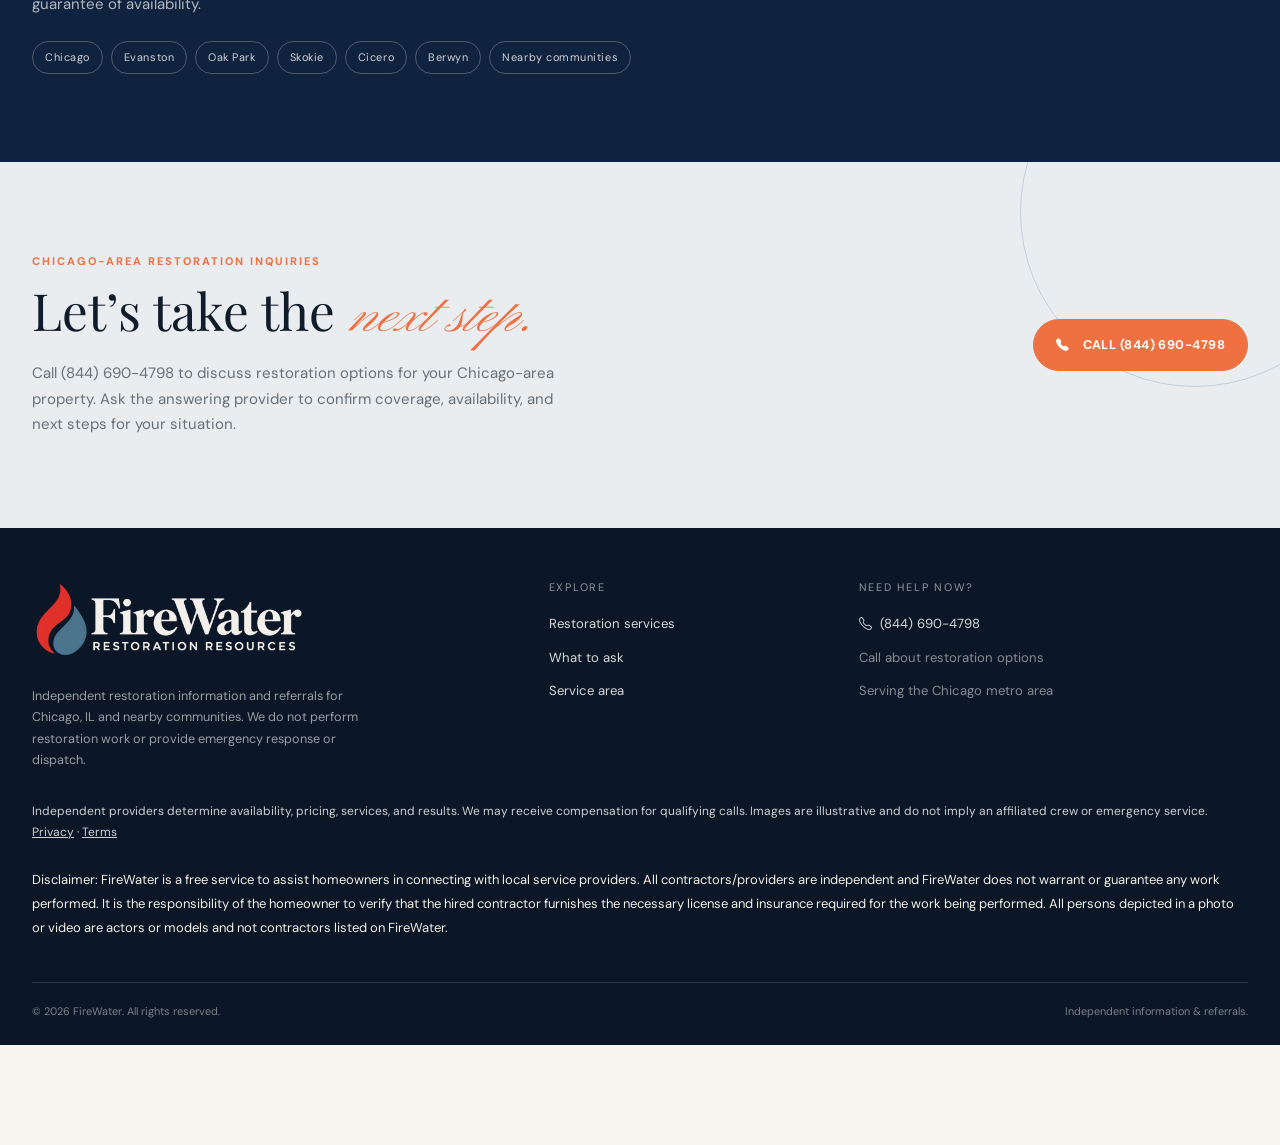
==== commit 3d1aa49b: "Add files via upload" ====
--- a/index.html
+++ b/index.html
@@ -22,7 +22,7 @@
       <div class="nav-links d-none d-lg-flex">
         <a href="#services">Restoration options</a><a href="#approach">What to ask</a><a href="#areas">Service area</a>
       </div>
-      <a class="nav-cta" href="tel:+13124420991"><i class="bi bi-telephone-fill" aria-hidden="true"></i><span>Chicago, IL inquiries<br><small>Call (312) 442-0991</small></span></a>
+      <a class="nav-cta" href="tel:+18446904798"><i class="bi bi-telephone-fill" aria-hidden="true"></i><span>Chicago, IL inquiries<br><small>Call (844) 690-4798</small></span></a>
     </div>
   </nav>
 
@@ -36,7 +36,7 @@
           <div class="eyebrow">Residential Restoration Referrals · Chicago, IL</div>
           <h1>After the damage,<br>find your <em class="script">next step.</em></h1>
           <p>Explore cleanup and restoration options for homeowners in Chicago and nearby communities. Independent providers confirm service availability for your ZIP code.</p>
-          <a class="btn-warm" href="tel:+13124420991">CALL (312) 442-0991 <i class="bi bi-arrow-up-right" aria-hidden="true"></i></a>
+          <a class="btn-warm" href="tel:+18446904798">CALL (844) 690-4798 <i class="bi bi-arrow-up-right" aria-hidden="true"></i></a>
         </div>
         <div class="hero-meta">Water · Drying · Rebuild</div>
         <div class="hero-scroll">A steady hand, every step</div>
@@ -82,7 +82,7 @@
               <div class="service-body">
                 <h3>Water damage</h3>
                 <p>Ask about water extraction, moisture assessment, drying, and cleanup appropriate to the type and extent of damage.</p>
-                <a class="text-link" href="tel:+13124420991">Water response · (312) 442-0991 <i class="bi bi-arrow-right" aria-hidden="true"></i></a>
+                <a class="text-link" href="tel:+18446904798">Water response · (844) 690-4798 <i class="bi bi-arrow-right" aria-hidden="true"></i></a>
               </div>
             </article>
           </div>
@@ -95,7 +95,7 @@
               <div class="service-body">
                 <h3>Drying &amp; dehumidification</h3>
                 <p>Ask about moisture assessment, structural drying, and dehumidification for water-affected areas of your home.</p>
-                <a class="text-link" href="tel:+13124420991">Drying options · (312) 442-0991 <i class="bi bi-arrow-right" aria-hidden="true"></i></a>
+                <a class="text-link" href="tel:+18446904798">Drying options · (844) 690-4798 <i class="bi bi-arrow-right" aria-hidden="true"></i></a>
               </div>
             </article>
           </div>
@@ -108,7 +108,7 @@
               <div class="service-body">
                 <h3>Rebuild &amp; repair</h3>
                 <p>Confirm whether the provider handles reconstruction or whether separate contractors are needed. Request written scope and pricing.</p>
-                <a class="text-link" href="tel:+13124420991">Rebuild options · (312) 442-0991 <i class="bi bi-arrow-right" aria-hidden="true"></i></a>
+                <a class="text-link" href="tel:+18446904798">Rebuild options · (844) 690-4798 <i class="bi bi-arrow-right" aria-hidden="true"></i></a>
               </div>
             </article>
           </div>
@@ -135,7 +135,7 @@
                 <li><i class="bi bi-check2-circle" aria-hidden="true"></i> Ask who handles cleanup and reconstruction</li>
                 <li><i class="bi bi-check2-circle" aria-hidden="true"></i> Verify credentials, insurance, and written terms</li>
               </ul>
-              <a class="btn-warm" href="tel:+13124420991">CALL (312) 442-0991 <i class="bi bi-arrow-up-right" aria-hidden="true"></i></a>
+              <a class="btn-warm" href="tel:+18446904798">CALL (844) 690-4798 <i class="bi bi-arrow-up-right" aria-hidden="true"></i></a>
             </div>
           </div>
         </div>
@@ -185,7 +185,7 @@
             <p>Our geographic focus is Chicago and nearby communities. Any independent provider must confirm service coverage for your ZIP code; this is not a guarantee of availability.</p>
             <div class="area-chips" aria-label="Areas served"><span>Chicago</span><span>Evanston</span><span>Oak Park</span><span>Skokie</span><span>Cicero</span><span>Berwyn</span><span>Nearby communities</span></div>
           </div>
-          <a class="btn-warm" href="tel:+13124420991">CALL (312) 442-0991 <i class="bi bi-arrow-up-right" aria-hidden="true"></i></a>
+          <a class="btn-warm" href="tel:+18446904798">CALL (844) 690-4798 <i class="bi bi-arrow-up-right" aria-hidden="true"></i></a>
         </div>
       </div>
     </section>
@@ -196,13 +196,13 @@
           <div>
             <div class="eyebrow">Chicago-area restoration inquiries</div>
             <h2>Let’s take the <em class="script">next step.</em></h2>
-            <p>Call (312) 442-0991 to discuss restoration options for your Chicago-area property. Ask the answering provider to confirm coverage, availability, and next steps for your situation.</p>
-          </div>
-          <a class="btn-warm" href="tel:+13124420991"><i class="bi bi-telephone-fill" aria-hidden="true"></i> CALL (312) 442-0991</a>
-        </div>
-      </div>
-    </section>
-  </main><aside class="draft-banner">Chicago Homeowner Restoration Inquiries <a href="tel:+13124420991">(312) 442-0991</a></aside>
+            <p>Call (844) 690-4798 to discuss restoration options for your Chicago-area property. Ask the answering provider to confirm coverage, availability, and next steps for your situation.</p>
+          </div>
+          <a class="btn-warm" href="tel:+18446904798"><i class="bi bi-telephone-fill" aria-hidden="true"></i> CALL (844) 690-4798</a>
+        </div>
+      </div>
+    </section>
+  </main><aside class="draft-banner">Chicago Homeowner Restoration Inquiries <a href="tel:+18446904798">(844) 690-4798</a></aside>
 
   <footer>
     <div class="container container-wide">
@@ -217,7 +217,7 @@
         </div>
         <div class="col-6 col-lg-4">
           <div class="footer-title">Need help now?</div>
-          <ul class="footer-links"><li><a href="tel:+13124420991"><i class="bi bi-telephone me-2" aria-hidden="true"></i>(312) 442-0991</a></li><li><span class="text-white-50 small">Call about restoration options</span></li><li><span class="text-white-50 small">Serving the Chicago metro area</span></li></ul>
+          <ul class="footer-links"><li><a href="tel:+18446904798"><i class="bi bi-telephone me-2" aria-hidden="true"></i>(844) 690-4798</a></li><li><span class="text-white-50 small">Call about restoration options</span></li><li><span class="text-white-50 small">Serving the Chicago metro area</span></li></ul>
         </div>
       </div>
       <p class="referral-disclosure">Independent providers determine availability, pricing, services, and results. We may receive compensation for qualifying calls. Images are illustrative and do not imply an affiliated crew or emergency service. <a href="privacy.html">Privacy</a> · <a href="terms.html">Terms</a></p><p class="required-service-disclaimer" style="font-size:13px;line-height:1.85;color:#f1eee6;margin:24px 0">Disclaimer: FireWater is a free service to assist homeowners in connecting with local service providers. All contractors/providers are independent and FireWater does not warrant or guarantee any work performed. It is the responsibility of the homeowner to verify that the hired contractor furnishes the necessary license and insurance required for the work being performed. All persons depicted in a photo or video are actors or models and not contractors listed on FireWater.</p><div class="footer-bottom"><span>© 2026 FireWater. All rights reserved.</span><span>Independent information &amp; referrals.</span></div>
